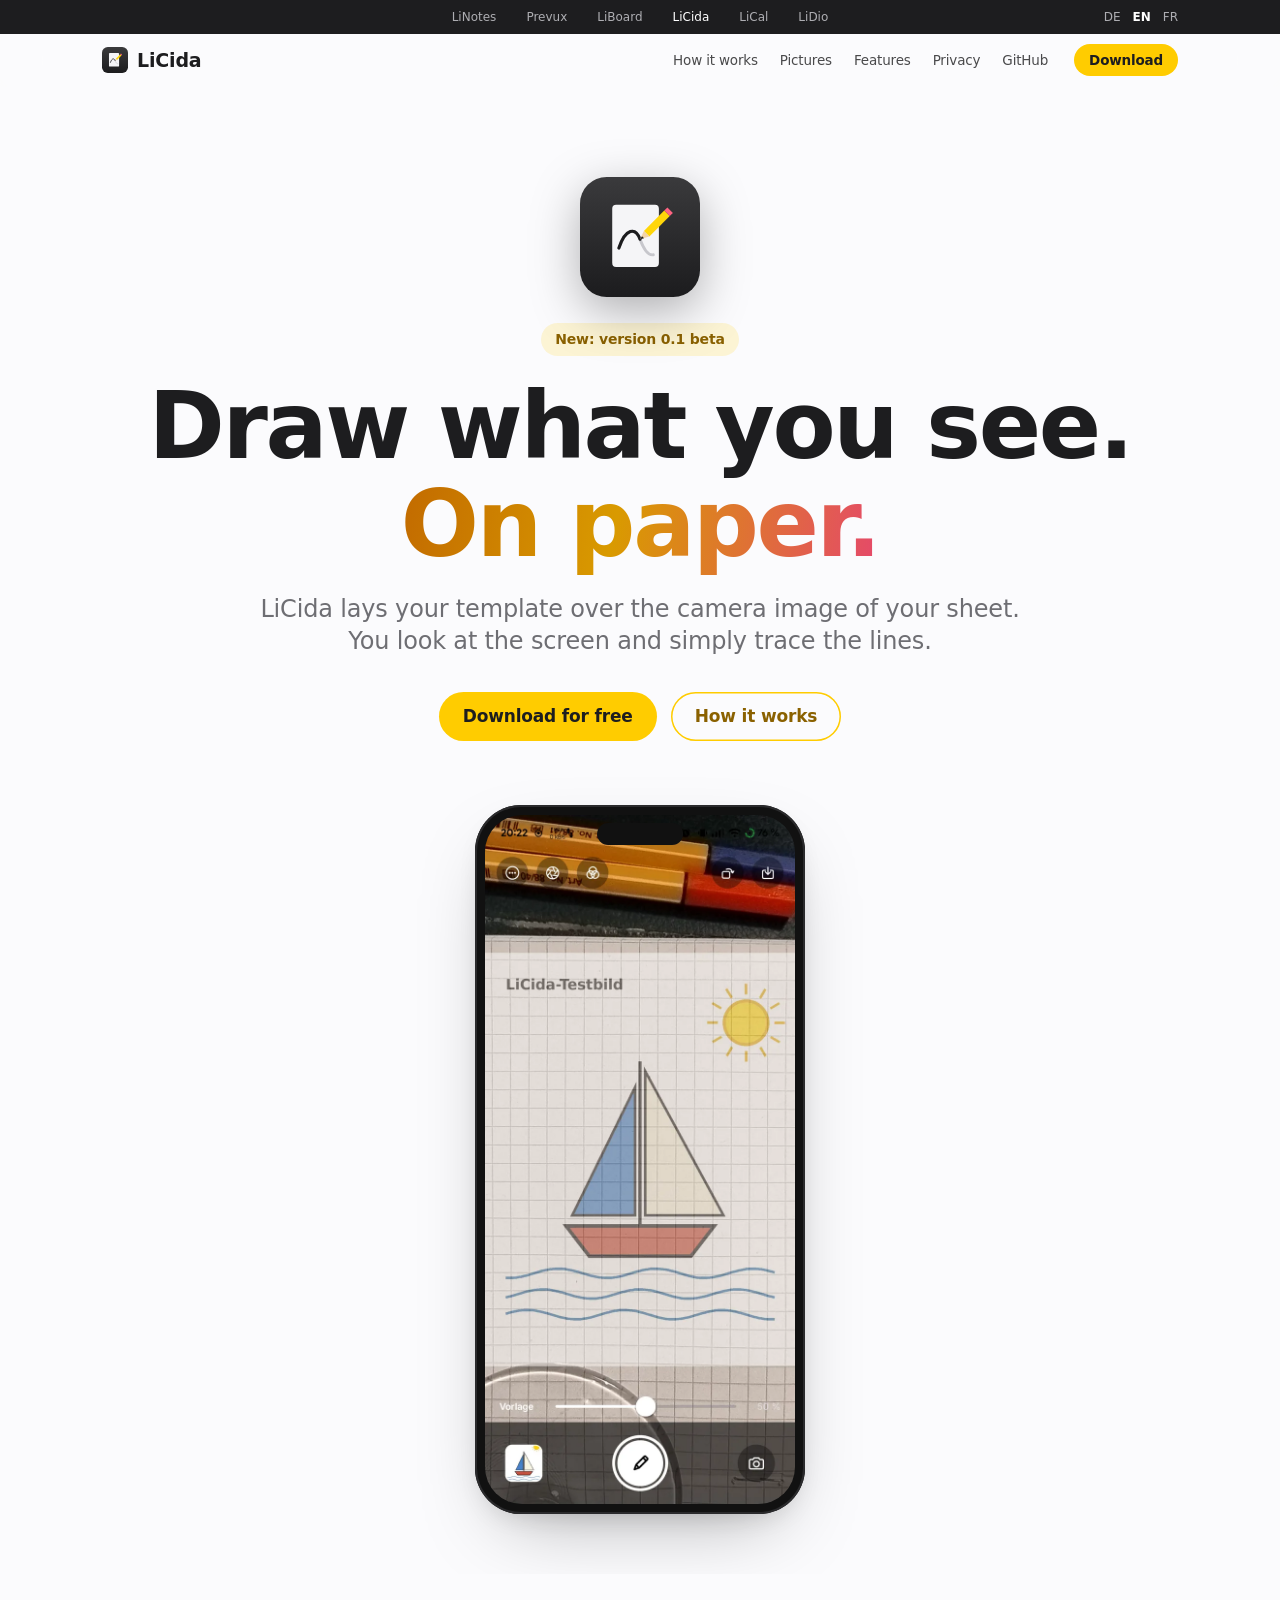
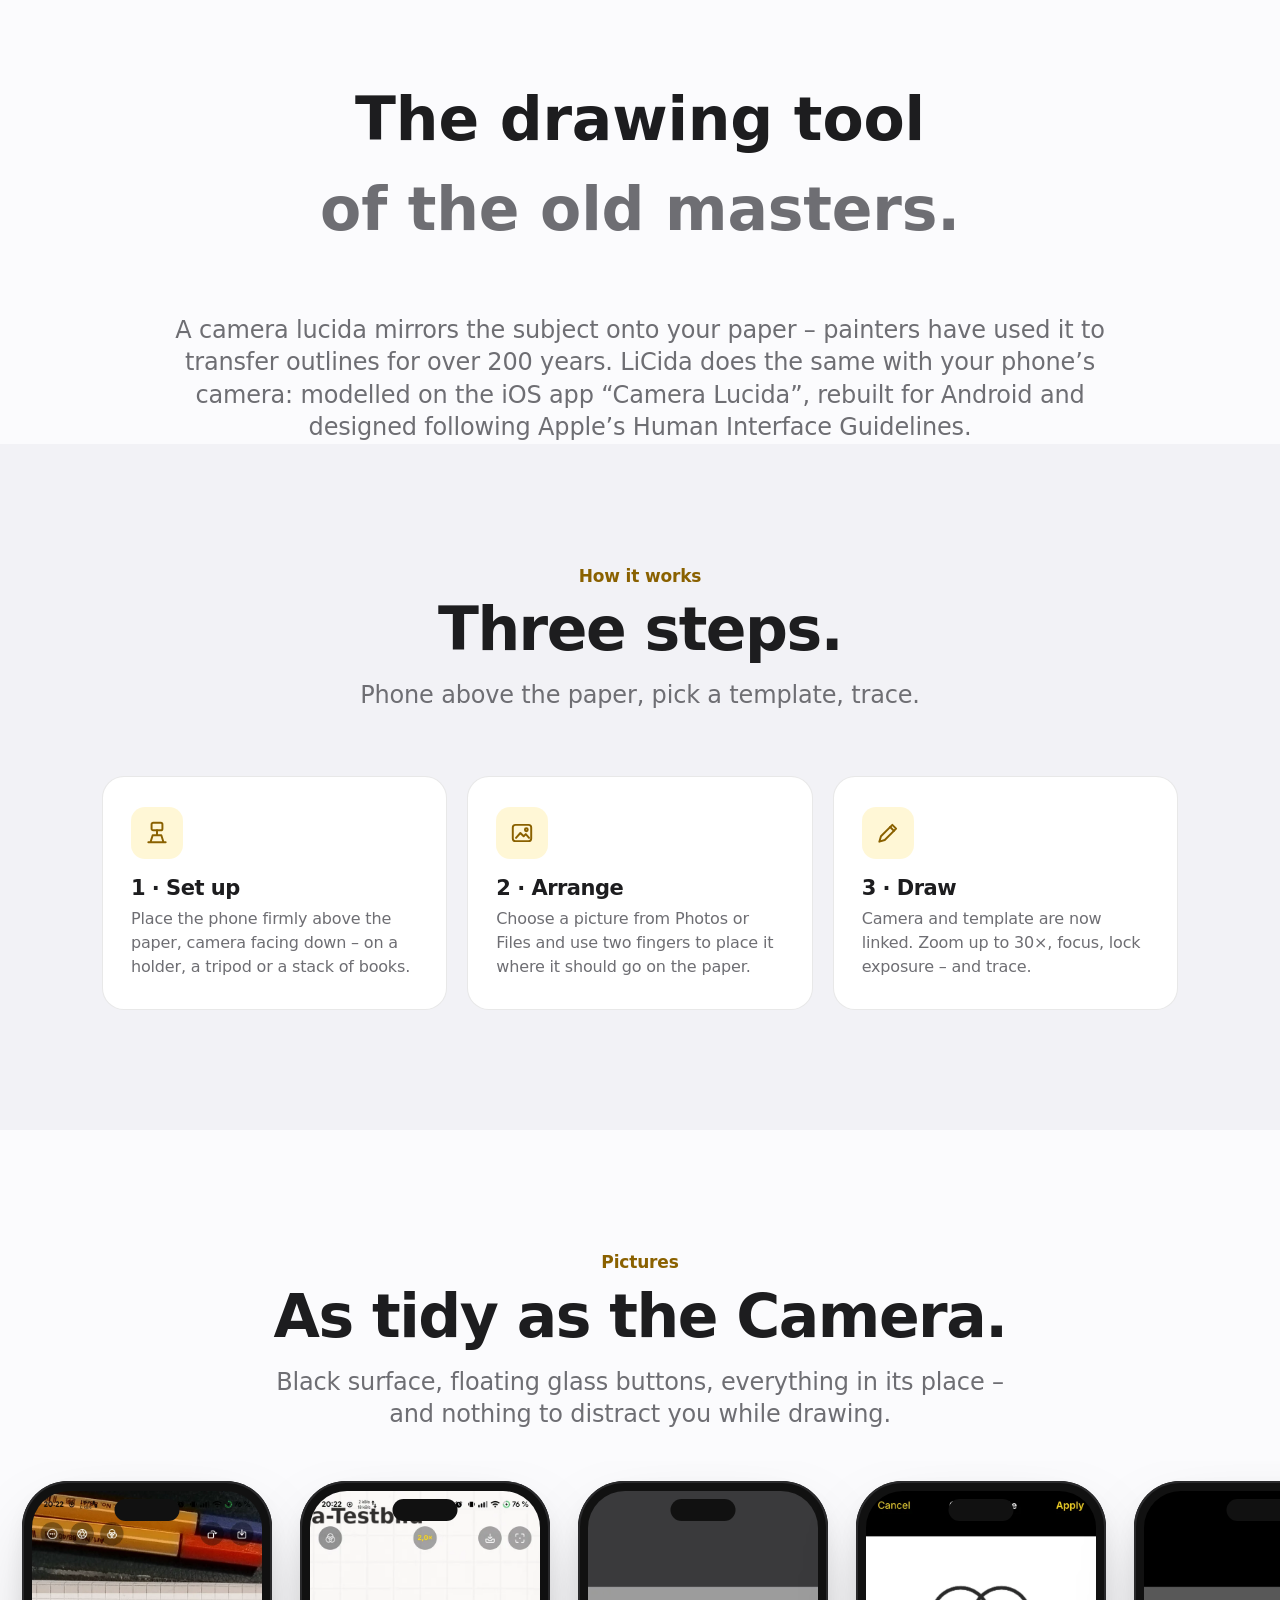
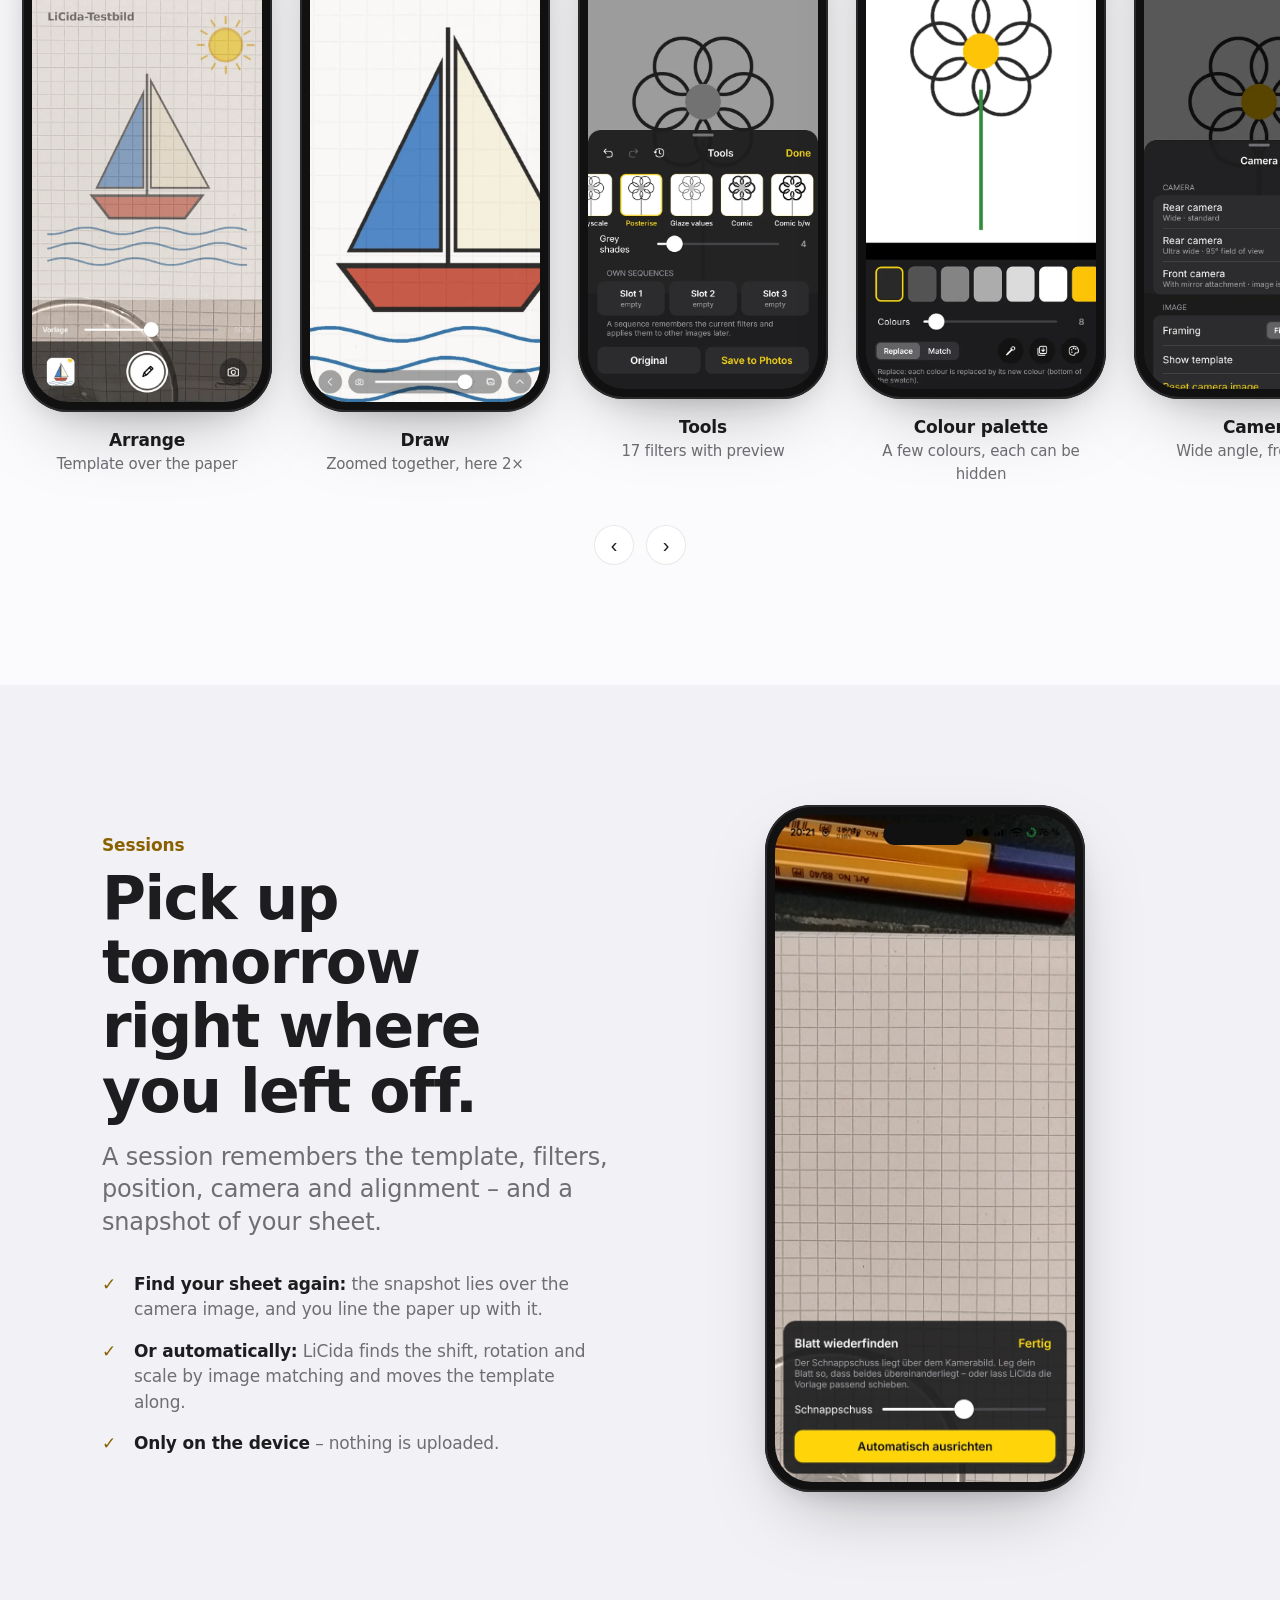
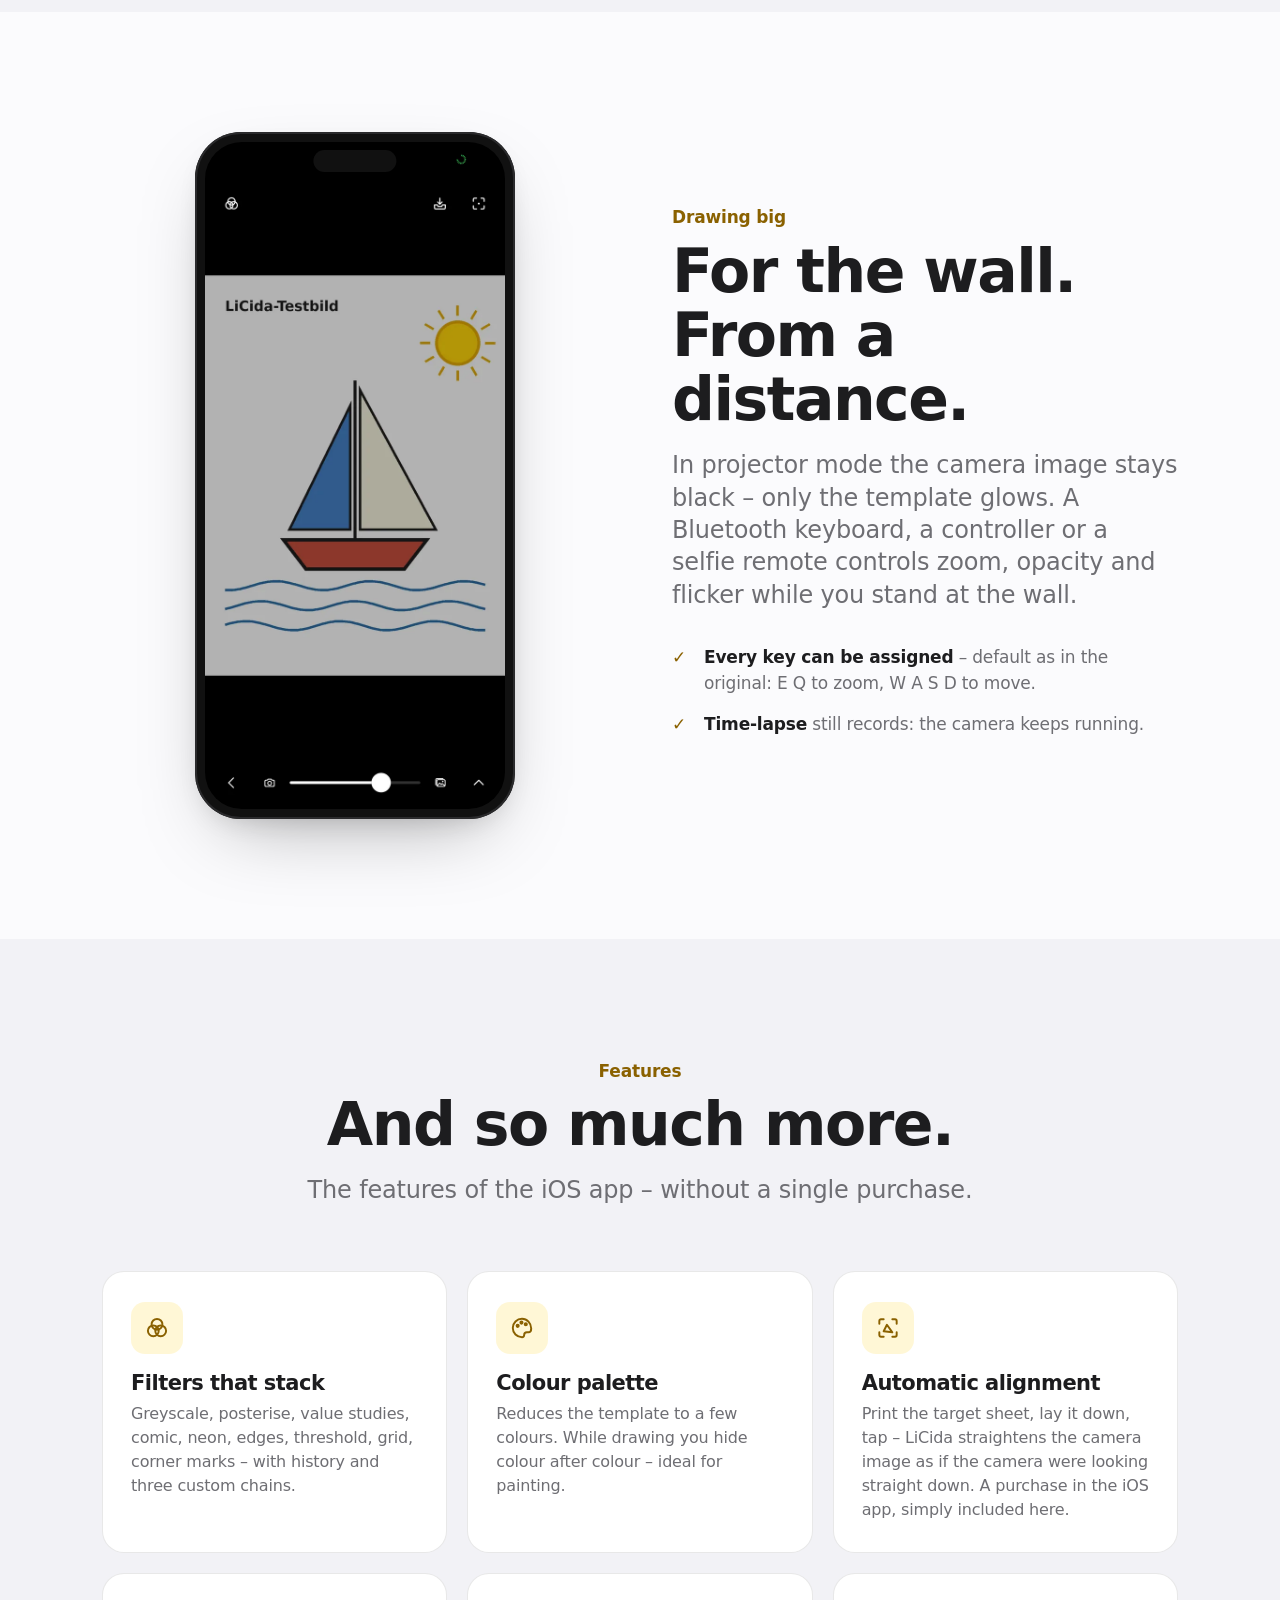
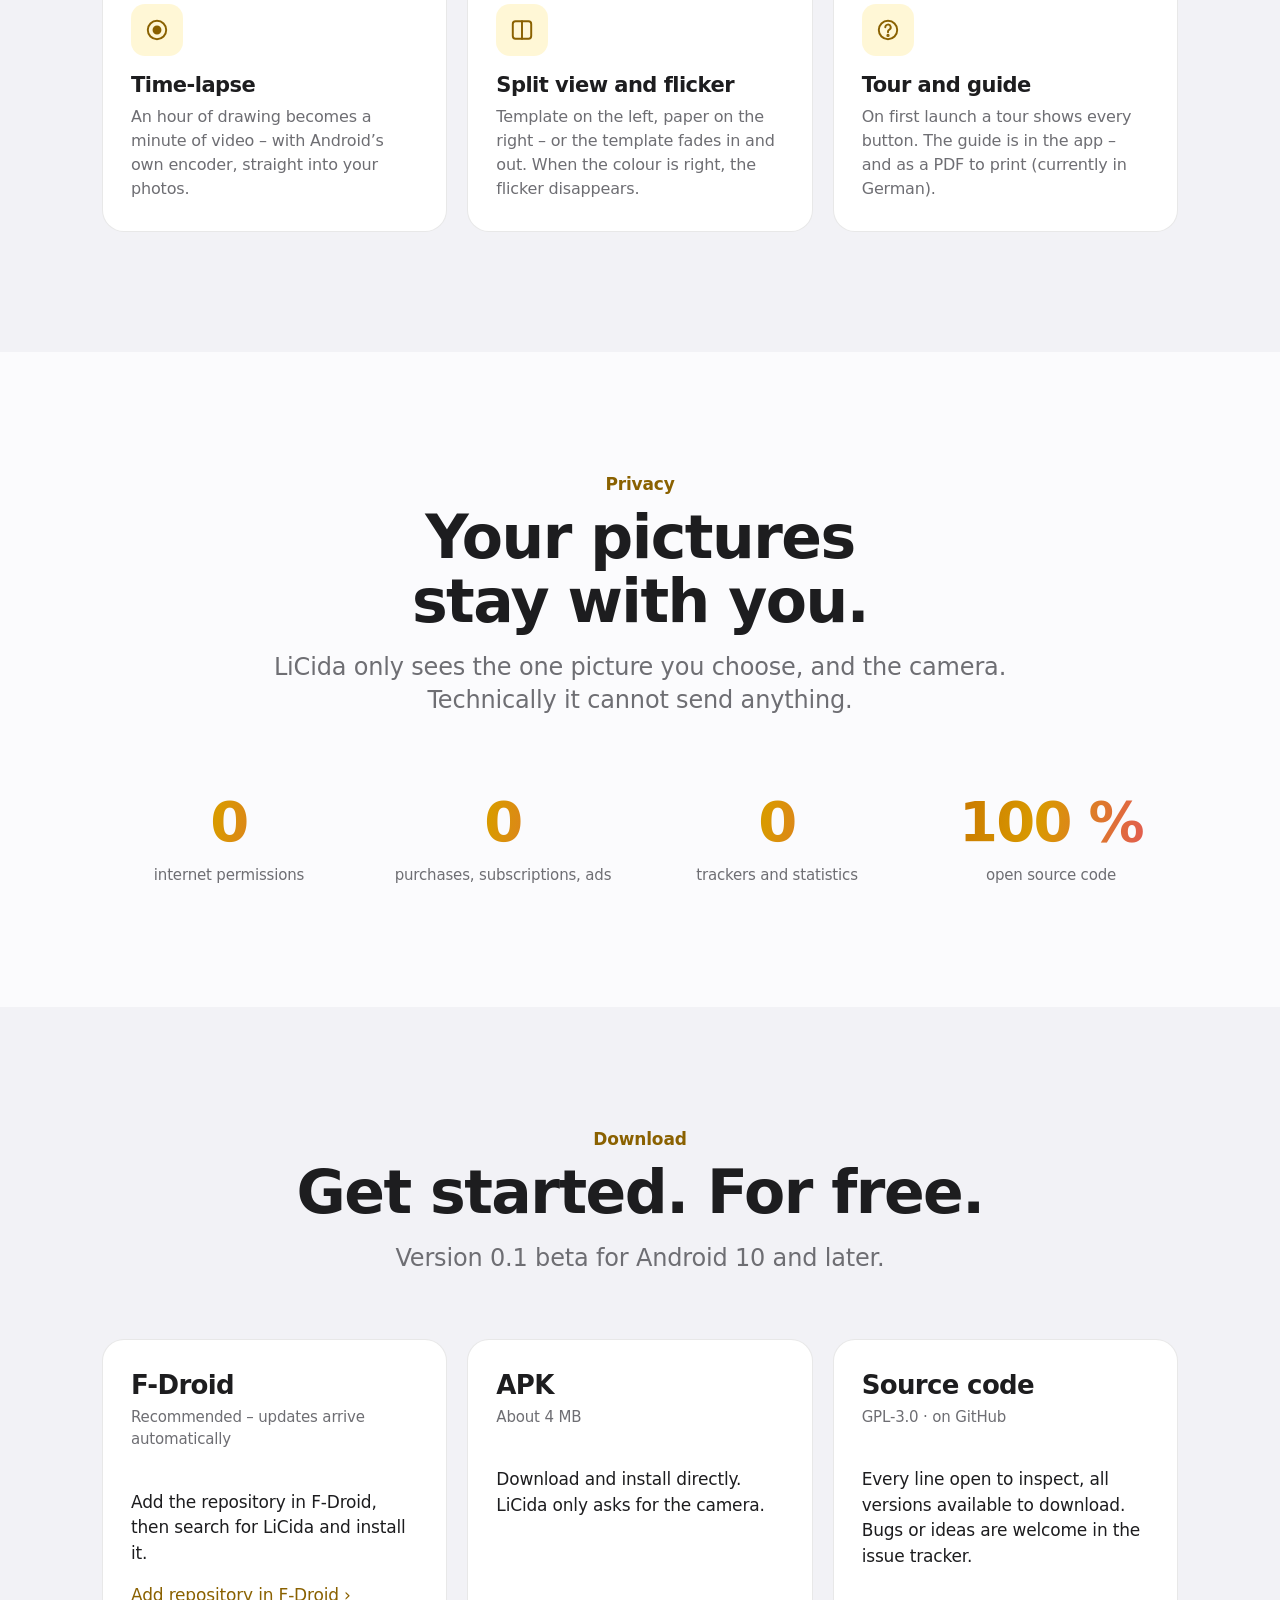
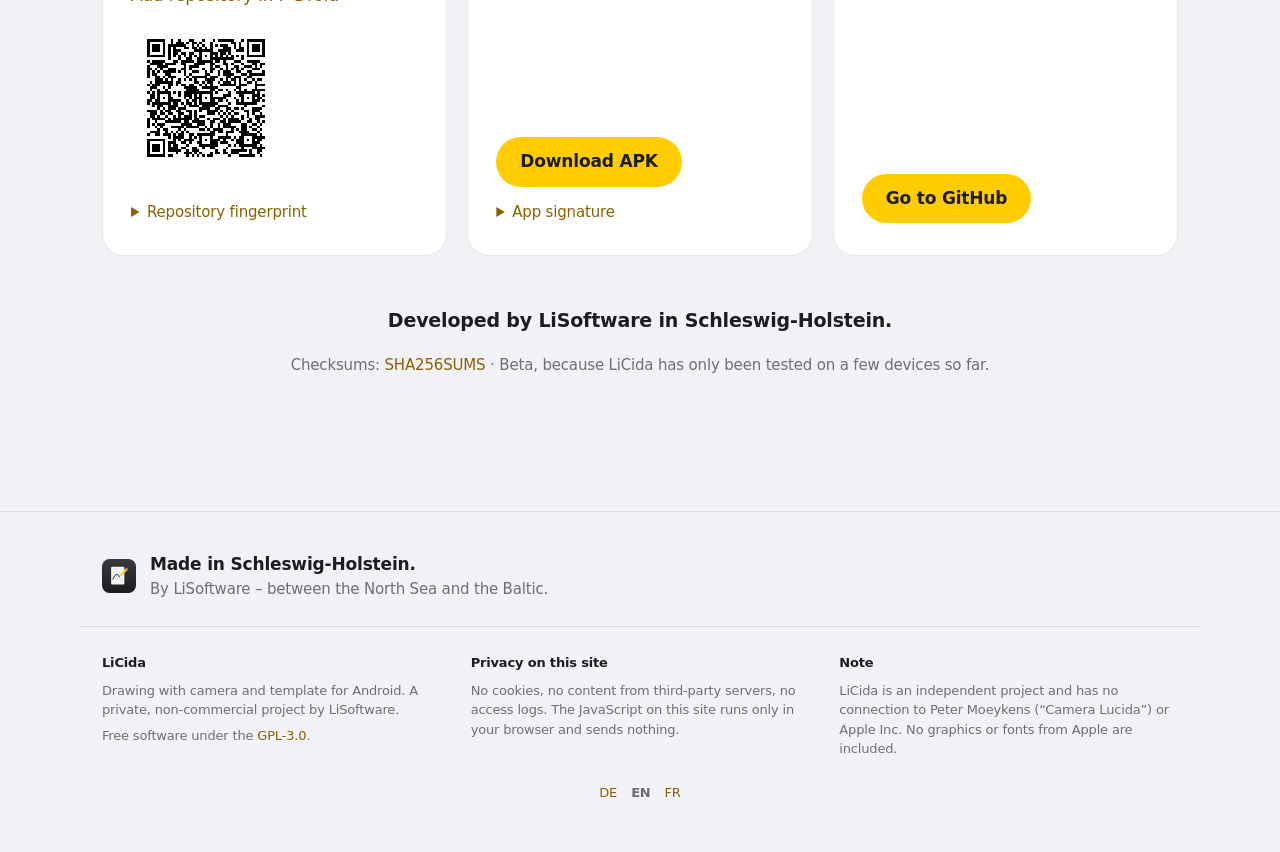
==== homepage/en/index.html @ 918851d2 "Webseite: Hauptadresse lisoftware.de (lisoft.goip.de leitet um) Co-Authored-By: Claude Opus 5.5 <nor" ====
<!doctype html>
<html lang="en">
<head>
<meta charset="utf-8">
<meta name="viewport" content="width=device-width, initial-scale=1, viewport-fit=cover">
<title>LiCida – Drawing with camera and template</title>
<meta name="description" content="LiCida lays your template over the camera image of your paper – you simply trace the lines. For Android, following Apple’s design guidelines, offline, without purchases and without internet permission.">
<link rel="icon" href="../licida.svg" type="image/svg+xml">
<link rel="stylesheet" href="../site.css">
<!--lang--><link rel="alternate" hreflang="de" href="https://lisoftware.de/licida/"><link rel="alternate" hreflang="en" href="https://lisoftware.de/licida/en/"><link rel="alternate" hreflang="fr" href="https://lisoftware.de/licida/fr/">
<style>
.apps .wrap { position: relative; }
.lang-switch { position: absolute; right: 22px; display: flex; gap: 12px; }
.lang-switch a[aria-current], .lang-foot a[aria-current] { color: #fff; opacity: 1; font-weight: 600; }
.lang-foot { display: flex; gap: 14px; justify-content: center; padding-top: 18px; font-size: 13px; }
.lang-foot a[aria-current] { color: inherit; }
@media (max-width: 900px) { .lang-switch { display: none; } }
</style><!--/lang-->
</head>
<body>

<div class="apps">
  <div class="wrap">
    <a href="https://lisoftware.de/linotes/">LiNotes</a>
    <a href="https://lisoftware.de/prevux/">Prevux</a>
    <a href="https://lisoftware.de/liboard/">LiBoard</a>
    <a href="https://lisoftware.de/licida/" aria-current="page">LiCida</a>
    <a href="https://lisoftware.de/lical/">LiCal</a>
    <a href="https://lisoftware.de/lidio/">LiDio</a>
  <!--lang--><span class="lang-switch"><a href="../" hreflang="de" lang="de">DE</a><a href="./" hreflang="en" lang="en" aria-current="true">EN</a><a href="../fr/" hreflang="fr" lang="fr">FR</a></span><!--/lang-->
  </div>
</div>

<header class="nav">
  <div class="wrap">
    <a class="brand" href="#"><img src="../licida.svg" alt="">LiCida</a>
    <nav class="links">
      <a href="#so-gehts">How it works</a>
      <a href="#bilder">Pictures</a>
      <a href="#funktionen">Features</a>
      <a href="#datenschutz">Privacy</a>
      <a href="https://github.com/veritasX1/LiCida">GitHub</a>
    </nav>
    <a class="btn small cta" href="#laden">Download</a>
  </div>
</header>

<main>

<!-- HERO -->
<section class="hero">
  <div class="wrap">
    <img class="app-icon reveal" src="../licida.svg" alt="LiCida icon" width="120" height="120">
    <span class="badge reveal">New: version 0.1 beta</span>
    <h1 class="display reveal d1">Draw what you see.<br><span class="gradient-text">On paper.</span></h1>
    <p class="lead reveal d2">LiCida lays your template over the camera image of your sheet.<br>You look at the screen and simply trace the lines.</p>
    <div class="actions reveal d3">
      <a class="btn" href="#laden">Download for free</a>
      <a class="btn ghost" href="#so-gehts">How it works</a>
    </div>
    <div class="solo-phone reveal">
      <div class="phone"><img src="../img/einrichten.webp" alt="LiCida while arranging: a sailing boat as template lies half-transparent over the camera image of squared paper" width="640" height="1422"></div>
    </div>
  </div>
</section>

<section class="wrap center" style="padding-top: 40px; max-width: 1000px">
  <p class="headline reveal">The drawing tool<br><span style="color: var(--muted)">of the old masters.</span></p>
  <p class="lead reveal d1">A camera lucida mirrors the subject onto your paper – painters have used it to transfer outlines for over 200 years. LiCida does the same with your phone’s camera: modelled on the iOS app “Camera Lucida”, rebuilt for Android and designed following Apple’s Human Interface Guidelines.</p>
</section>

<!-- HOW -->
<section id="so-gehts" class="alt">
  <div class="wrap">
    <div class="section-head reveal">
      <p class="eyebrow">How it works</p>
      <h2 class="headline">Three steps.</h2>
      <p class="lead">Phone above the paper, pick a template, trace.</p>
    </div>
    <div class="tiles">
      <div class="tile reveal"><div class="icon"><svg viewBox="0 0 24 24" fill="none" stroke="currentColor" stroke-width="1.8" stroke-linecap="round" stroke-linejoin="round"><rect x="7" y="2.5" width="10" height="7" rx="1.5"/><path d="M12 9.5V14M4 20.5h16M6 20.5l2-6.5h8l2 6.5"/></svg></div><h3>1 · Set up</h3><p>Place the phone firmly above the paper, camera facing down – on a holder, a tripod or a stack of books.</p></div>
      <div class="tile reveal d1"><div class="icon"><svg viewBox="0 0 24 24" fill="none" stroke="currentColor" stroke-width="1.8" stroke-linecap="round" stroke-linejoin="round"><rect x="3.5" y="4.5" width="17" height="15" rx="2.5"/><path d="M6.5 16.5l4-4.5 3 3 2-2 3 3.5"/><circle cx="16" cy="9" r="1.3"/></svg></div><h3>2 · Arrange</h3><p>Choose a picture from Photos or Files and use two fingers to place it where it should go on the paper.</p></div>
      <div class="tile reveal d2"><div class="icon"><svg viewBox="0 0 24 24" fill="none" stroke="currentColor" stroke-width="1.8" stroke-linecap="round" stroke-linejoin="round"><path d="M4 20l1.5-5L16 4.5l3.5 3.5L9 18.5z"/><path d="M14 6.5l3.5 3.5"/></svg></div><h3>3 · Draw</h3><p>Camera and template are now linked. Zoom up to 30×, focus, lock exposure – and trace.</p></div>
    </div>
  </div>
</section>

<!-- SCREENS -->
<section id="bilder">
  <div class="wrap section-head reveal" style="margin-bottom: 30px">
    <p class="eyebrow">Pictures</p>
    <h2 class="headline">As tidy as the Camera.</h2>
    <p class="lead">Black surface, floating glass buttons, everything in its place – and nothing to distract you while drawing.</p>
  </div>
  <div class="carousel" id="pages">
    <figure><div class="phone"><img src="../img/einrichten.webp" alt="" loading="lazy"></div><figcaption>Arrange<span>Template over the paper</span></figcaption></figure>
    <figure><div class="phone"><img src="../img/zeichnen.webp" alt="" loading="lazy"></div><figcaption>Draw<span>Zoomed together, here 2×</span></figcaption></figure>
    <figure><div class="phone"><img src="../img/en/werkzeuge.webp" alt="" loading="lazy"></div><figcaption>Tools<span>17 filters with preview</span></figcaption></figure>
    <figure><div class="phone"><img src="../img/en/palette.webp" alt="" loading="lazy"></div><figcaption>Colour palette<span>A few colours, each can be hidden</span></figcaption></figure>
    <figure><div class="phone"><img src="../img/en/kamera.webp" alt="" loading="lazy"></div><figcaption>Camera<span>Wide angle, front, USB</span></figcaption></figure>
    <figure><div class="phone"><img src="../img/en/korrektur.webp" alt="" loading="lazy"></div><figcaption>Align<span>Automatically with a target sheet</span></figcaption></figure>
    <figure><div class="phone"><img src="../img/en/mehr.webp" alt="" loading="lazy"></div><figcaption>While drawing<span>Torch, split view, flicker</span></figcaption></figure>
    <figure><div class="phone"><img src="../img/en/einstellungen.webp" alt="" loading="lazy"></div><figcaption>Settings<span>Following Apple’s guidelines</span></figcaption></figure>
    <figure><div class="phone"><img src="../img/rundgang.webp" alt="" loading="lazy"></div><figcaption>Tour<span>On first launch</span></figcaption></figure>
  </div>
  <div class="carousel-nav" data-track="#pages"><button data-dir="-1" aria-label="Back">‹</button><button data-dir="1" aria-label="Next">›</button></div>
</section>

<!-- SESSIONS -->
<section class="alt">
  <div class="wrap">
    <div class="split">
      <div class="reveal">
        <p class="eyebrow">Sessions</p>
        <h2 class="headline">Pick up tomorrow<br>right where you left off.</h2>
        <p class="lead">A session remembers the template, filters, position, camera and alignment – and a snapshot of your sheet.</p>
        <ul class="checks">
          <li><b>Find your sheet again:</b> the snapshot lies over the camera image, and you line the paper up with it.</li>
          <li><b>Or automatically:</b> LiCida finds the shift, rotation and scale by image matching and moves the template along.</li>
          <li><b>Only on the device</b> – nothing is uploaded.</li>
        </ul>
      </div>
      <div class="reveal d1" style="max-width: 320px; margin: 0 auto">
        <div class="phone"><img src="../img/wiederfinden.webp" alt="“Find your sheet again”: snapshot over the camera image, below it “Automatic alignment”" loading="lazy"></div>
      </div>
    </div>
  </div>
</section>

<!-- PROJECTOR -->
<section>
  <div class="wrap">
    <div class="split reverse">
      <div class="reveal">
        <p class="eyebrow">Drawing big</p>
        <h2 class="headline">For the wall.<br>From a distance.</h2>
        <p class="lead">In projector mode the camera image stays black – only the template glows. A Bluetooth keyboard, a controller or a selfie remote controls zoom, opacity and flicker while you stand at the wall.</p>
        <ul class="checks">
          <li><b>Every key can be assigned</b> – default as in the original: E Q to zoom, W A S D to move.</li>
          <li><b>Time-lapse</b> still records: the camera keeps running.</li>
        </ul>
      </div>
      <div class="reveal d1" style="max-width: 320px; margin: 0 auto">
        <div class="phone"><img src="../img/projektor.webp" alt="Projector mode: black background, only the template is visible" loading="lazy"></div>
      </div>
    </div>
  </div>
</section>

<!-- TILES -->
<section id="funktionen" class="alt">
  <div class="wrap">
    <div class="section-head reveal">
      <p class="eyebrow">Features</p>
      <h2 class="headline">And so much more.</h2>
      <p class="lead">The features of the iOS app – without a single purchase.</p>
    </div>
    <div class="tiles">
      <div class="tile reveal"><div class="icon"><svg viewBox="0 0 24 24" fill="none" stroke="currentColor" stroke-width="1.8" stroke-linecap="round" stroke-linejoin="round"><circle cx="12" cy="8.6" r="5"/><circle cx="8.6" cy="14.6" r="5"/><circle cx="15.4" cy="14.6" r="5"/></svg></div><h3>Filters that stack</h3><p>Greyscale, posterise, value studies, comic, neon, edges, threshold, grid, corner marks – with history and three custom chains.</p></div>
      <div class="tile reveal d1"><div class="icon"><svg viewBox="0 0 24 24" fill="none" stroke="currentColor" stroke-width="1.8" stroke-linecap="round" stroke-linejoin="round"><path d="M12 3.5a8.5 8.5 0 1 0 0 17c1.4 0 2-1 2-2 0-1.4 1.1-2.5 2.5-2.5H18c1.7 0 2.5-1.6 2.5-3.5 0-5-3.8-9-8.5-9z"/><circle cx="8" cy="10" r="1"/><circle cx="11.5" cy="7" r="1"/><circle cx="15.5" cy="8.5" r="1"/></svg></div><h3>Colour palette</h3><p>Reduces the template to a few colours. While drawing you hide colour after colour – ideal for painting.</p></div>
      <div class="tile reveal d2"><div class="icon"><svg viewBox="0 0 24 24" fill="none" stroke="currentColor" stroke-width="1.8" stroke-linecap="round" stroke-linejoin="round"><path d="M4 8V5.5A1.5 1.5 0 0 1 5.5 4H8M16 4h2.5A1.5 1.5 0 0 1 20 5.5V8M20 16v2.5a1.5 1.5 0 0 1-1.5 1.5H16M8 20H5.5A1.5 1.5 0 0 1 4 18.5V16"/><path d="M8 15l3-6 5 7z"/></svg></div><h3>Automatic alignment</h3><p>Print the target sheet, lay it down, tap – LiCida straightens the camera image as if the camera were looking straight down. A purchase in the iOS app, simply included here.</p></div>
      <div class="tile reveal"><div class="icon"><svg viewBox="0 0 24 24" fill="none" stroke="currentColor" stroke-width="1.8" stroke-linecap="round" stroke-linejoin="round"><circle cx="12" cy="12" r="8.5"/><circle cx="12" cy="12" r="3.2" fill="currentColor"/></svg></div><h3>Time-lapse</h3><p>An hour of drawing becomes a minute of video – with Android’s own encoder, straight into your photos.</p></div>
      <div class="tile reveal d1"><div class="icon"><svg viewBox="0 0 24 24" fill="none" stroke="currentColor" stroke-width="1.8" stroke-linecap="round" stroke-linejoin="round"><rect x="3.5" y="4" width="17" height="16" rx="2.5"/><path d="M12 4v16"/></svg></div><h3>Split view and flicker</h3><p>Template on the left, paper on the right – or the template fades in and out. When the colour is right, the flicker disappears.</p></div>
      <div class="tile reveal d2"><div class="icon"><svg viewBox="0 0 24 24" fill="none" stroke="currentColor" stroke-width="1.8" stroke-linecap="round" stroke-linejoin="round"><circle cx="12" cy="12" r="8.5"/><path d="M9.5 9.5a2.5 2.5 0 1 1 3.5 2.3c-.6.3-1 .8-1 1.5v.7"/><circle cx="12" cy="17" r=".6" fill="currentColor"/></svg></div><h3>Tour and guide</h3><p>On first launch a tour shows every button. The guide is in the app – and as a PDF to print (currently in German).</p></div>
    </div>
  </div>
</section>

<!-- PRIVACY -->
<section id="datenschutz">
  <div class="wrap">
    <div class="section-head reveal">
      <p class="eyebrow">Privacy</p>
      <h2 class="headline">Your pictures<br>stay with you.</h2>
      <p class="lead">LiCida only sees the one picture you choose, and the camera. Technically it cannot send anything.</p>
    </div>
    <div class="facts">
      <div class="reveal"><div class="num gradient-text">0</div><div class="lbl">internet permissions</div></div>
      <div class="reveal d1"><div class="num gradient-text">0</div><div class="lbl">purchases, subscriptions, ads</div></div>
      <div class="reveal d2"><div class="num gradient-text">0</div><div class="lbl">trackers and statistics</div></div>
      <div class="reveal d3"><div class="num gradient-text">100 %</div><div class="lbl">open source code</div></div>
    </div>
  </div>
</section>

<!-- DOWNLOAD -->
<section id="laden" class="alt">
  <div class="wrap">
    <div class="section-head reveal">
      <p class="eyebrow">Download</p>
      <h2 class="headline">Get started. For free.</h2>
      <p class="lead">Version 0.1 beta for Android 10 and later.</p>
    </div>
    <div class="downloads">
      <div class="download reveal">
        <h3>F-Droid</h3>
        <div class="meta">Recommended – updates arrive automatically</div>
        <div class="grow">
          <p>Add the repository in F-Droid, then search for LiCida and install it.</p>
          <a href="fdroidrepos://volkskamera.goip.de/fdroid/repo?fingerprint=8DA9DEF44C65856A1B098DB7BF876D48514997EF17C7256E23E91EAC6C486500">Add repository in F-Droid ›</a>
          <img class="qr" src="../fdroid-qr.svg" alt="QR code of the F-Droid repository">
        </div>
        <details><summary>Repository fingerprint</summary>
          <p><code style="word-break: break-all">8DA9DEF44C65856A1B098DB7BF876D48514997EF17C7256E23E91EAC6C486500</code></p>
        </details>
      </div>
      <div class="download reveal d1">
        <h3>APK</h3>
        <div class="meta">About 4 MB</div>
        <div class="grow">
          <p>Download and install directly. LiCida only asks for the camera.</p>
        </div>
        <a class="btn" href="../download/LiCida-0.1b.apk">Download APK</a>
        <details><summary>App signature</summary>
          <p>SHA-256: <code style="word-break: break-all">7aca15dc655f1581b554f0a2c93cf8eae271330d5c2684dca47a1a26e45da75d</code></p>
        </details>
      </div>
      <div class="download reveal d2">
        <h3>Source code</h3>
        <div class="meta">GPL-3.0 · on GitHub</div>
        <div class="grow">
          <p>Every line open to inspect, all versions available to download. Bugs or ideas are welcome in the issue tracker.</p>
        </div>
        <a class="btn" href="https://github.com/veritasX1/LiCida">Go to GitHub</a>
      </div>
    </div>
    <p class="center reveal" style="margin-top: 50px; font-size: 19px; font-weight: 600">Developed by LiSoftware in Schleswig-Holstein.</p>
    <p class="center" style="margin-top: 10px; color: var(--muted); font-size: 15px">Checksums: <a href="../download/SHA256SUMS">SHA256SUMS</a> · Beta, because LiCida has only been tested on a few devices so far.</p>
  </div>
</section>

</main>

<footer>
  <div class="wrap made">
    <img src="../licida.svg" alt="" width="34" height="34">
    <p><b>Made in Schleswig-Holstein.</b><br>By LiSoftware – between the North Sea and the Baltic.</p>
  </div>
  <div class="wrap cols">
    <div>
      <h4>LiCida</h4>
      <p>Drawing with camera and template for Android. A private, non-commercial project by LiSoftware.</p>
      <p>Free software under the <a href="https://github.com/veritasX1/LiCida/blob/main/LICENSE">GPL-3.0</a>.</p>
    </div>
    <div>
      <h4>Privacy on this site</h4>
      <p>No cookies, no content from third-party servers, no access logs. The JavaScript on this site runs only in your browser and sends nothing.</p>
    </div>
    <div>
      <h4>Note</h4>
      <p>LiCida is an independent project and has no connection to Peter Moeykens (“Camera Lucida”) or Apple Inc. No graphics or fonts from Apple are included.</p>
    </div>
  </div>
<!--lang--><div class="wrap lang-foot"><a href="../" hreflang="de" lang="de">DE</a><a href="./" hreflang="en" lang="en" aria-current="true">EN</a><a href="../fr/" hreflang="fr" lang="fr">FR</a></div><!--/lang-->
</footer>

<script src="../site.js"></script>
</body>
</html>
---- homepage/site.css ----
/* LiCida – website. System fonts only, nothing loaded from other servers. */
:root {
  --bg: #fbfbfd;
  --bg-alt: #f2f2f6;
  --card: #ffffff;
  --text: #1d1d1f;
  --muted: #6e6e73;
  --line: rgba(0, 0, 0, 0.09);
  --accent: #ffcc00;
  --accent-text: #8a6100;
  --accent-soft: rgba(255, 204, 0, 0.16);
  --on-accent: #1d1d1f;
  --shadow: 0 30px 80px -30px rgba(0, 0, 0, 0.35), 0 10px 30px -15px rgba(0, 0, 0, 0.2);
  --radius: 22px;
  --nav: rgba(251, 251, 253, 0.72);
  --font: -apple-system, BlinkMacSystemFont, "SF Pro Display", "Segoe UI", Ubuntu, Cantarell, "Noto Sans", system-ui, sans-serif;
  --mono: ui-monospace, "SF Mono", "Ubuntu Mono", "DejaVu Sans Mono", Menlo, monospace;
  color-scheme: light;
}
@media (prefers-color-scheme: dark) {
  :root {
    --bg: #000000;
    --bg-alt: #101012;
    --card: #1c1c1e;
    --text: #f5f5f7;
    --muted: #a1a1a6;
    --line: rgba(255, 255, 255, 0.12);
    --accent: #ffd60a;
    --accent-text: #ffd60a;
    --accent-soft: rgba(255, 214, 10, 0.14);
    --shadow: 0 30px 80px -30px rgba(0, 0, 0, 0.9), 0 10px 30px -15px rgba(0, 0, 0, 0.6);
    --nav: rgba(16, 16, 18, 0.72);
    color-scheme: dark;
  }
}

* { box-sizing: border-box; }
html { scroll-behavior: smooth; scroll-padding-top: 64px; }
body {
  margin: 0;
  background: var(--bg);
  color: var(--text);
  font: 17px/1.5 var(--font);
  letter-spacing: -0.01em;
  -webkit-font-smoothing: antialiased;
  overflow-x: hidden;
}
img { max-width: 100%; height: auto; display: block; }
a { color: var(--accent-text); text-decoration: none; }
a:hover { text-decoration: underline; }
code, pre, kbd { font-family: var(--mono); }
.wrap { max-width: 1120px; margin: 0 auto; padding: 0 22px; }
.narrow { max-width: 760px; margin: 0 auto; padding: 0 22px; }
.center { text-align: center; }

/* --- app strip (same on every app page) --- */
.apps { background: #1d1d1f; font-size: 12px; letter-spacing: 0; }
.apps .wrap { display: flex; justify-content: center; gap: 30px; height: 34px; align-items: center; }
.apps a { color: #d2d2d7; opacity: 0.8; }
.apps a:hover { opacity: 1; text-decoration: none; color: #fff; }
.apps a[aria-current] { color: #fff; opacity: 1; }

/* --- navigation --- */
.nav {
  position: sticky; top: 0; z-index: 50;
  background: var(--nav);
  backdrop-filter: saturate(180%) blur(20px);
  -webkit-backdrop-filter: saturate(180%) blur(20px);
  border-bottom: 1px solid transparent;
  transition: border-color 0.3s;
}
.nav.scrolled { border-bottom-color: var(--line); }
.nav .wrap { display: flex; align-items: center; gap: 26px; height: 52px; }
.nav .brand { display: flex; align-items: center; gap: 9px; font-weight: 600; color: var(--text); font-size: 19px; }
.nav .brand img { width: 26px; height: 26px; }
.nav .links { display: flex; gap: 22px; margin-left: auto; font-size: 13.5px; }
.nav .links a { color: var(--text); opacity: 0.8; }
.nav .links a:hover, .nav .links a.active { opacity: 1; text-decoration: none; color: var(--accent-text); }
.nav .cta { font-size: 13.5px; }
@media (max-width: 760px) { .nav .links { display: none; } .nav .cta { margin-left: auto; } }

/* --- buttons --- */
.btn {
  display: inline-flex; align-items: center; gap: 8px;
  padding: 12px 24px; border-radius: 980px;
  background: var(--accent); color: var(--on-accent); font-weight: 600; font-size: 17px;
  transition: transform 0.2s, filter 0.2s;
}
.btn:hover { text-decoration: none; filter: brightness(1.06); transform: translateY(-1px); }
.btn.small { padding: 6px 15px; font-size: 13.5px; }
.btn.ghost { background: transparent; color: var(--accent-text); box-shadow: inset 0 0 0 1.5px var(--accent); }
.link-arrow::after { content: " ›"; }

/* --- type --- */
.eyebrow { color: var(--accent-text); font-weight: 600; font-size: 17px; margin: 0 0 8px; }
h1, h2, h3 { letter-spacing: -0.025em; line-height: 1.07; margin: 0; }
.display { font-size: clamp(44px, 7.4vw, 92px); font-weight: 700; }
.headline { font-size: clamp(34px, 5vw, 60px); font-weight: 700; }
.title { font-size: clamp(26px, 3.2vw, 40px); font-weight: 700; }
.lead { font-size: clamp(19px, 2vw, 24px); color: var(--muted); line-height: 1.35; margin: 18px 0 0; font-weight: 500; }
.gradient-text {
  background: linear-gradient(100deg, #c26a00 0%, #d99a00 45%, #e5486b 100%);
  -webkit-background-clip: text; background-clip: text; color: transparent;
}

/* --- sections --- */
section { padding: 120px 0; }
section.alt { background: var(--bg-alt); }
.section-head { max-width: 820px; margin: 0 auto 64px; text-align: center; }

/* --- hero --- */
.hero { padding: 90px 0 40px; text-align: center; overflow: hidden; }
.hero .badge {
  display: inline-block; padding: 6px 14px; border-radius: 980px; font-size: 14px; font-weight: 600;
  background: var(--accent-soft); color: var(--accent-text); margin-bottom: 22px;
}
.hero .actions { display: flex; gap: 14px; justify-content: center; flex-wrap: wrap; margin-top: 34px; }
.hero-stage { position: relative; margin: 70px auto 0; max-width: 1080px; padding-bottom: 40px; }
.hero-stage .window { transform: perspective(2400px) rotateX(var(--tilt, 8deg)) scale(var(--scale, 0.96)); transform-origin: 50% 0; transition: transform 0.1s linear; }
.hero-stage .phone { position: absolute; right: -2%; bottom: -10px; width: 23%; min-width: 150px; }

/* --- device frames --- */
.window {
  border-radius: 14px; overflow: hidden; box-shadow: var(--shadow);
  border: 1px solid var(--line); background: var(--card);
}
.phone {
  border-radius: 46px; padding: 10px; background: #111;
  box-shadow: var(--shadow), inset 0 0 0 2px #2a2a2c;
}
.phone img { border-radius: 37px; width: 100%; }
.phone::before {
  content: ""; position: absolute; left: 50%; top: 18px; width: 26%; height: 22px; transform: translateX(-50%);
  background: #111; border-radius: 20px; z-index: 2;
}
.phone { position: relative; }

/* --- reveal animation --- */
.reveal { opacity: 0; transform: translateY(40px); transition: opacity 0.9s cubic-bezier(.2,.7,.2,1), transform 0.9s cubic-bezier(.2,.7,.2,1); }
.reveal.in { opacity: 1; transform: none; }
.reveal.d1 { transition-delay: 0.08s; } .reveal.d2 { transition-delay: 0.16s; } .reveal.d3 { transition-delay: 0.24s; }
@media (prefers-reduced-motion: reduce) { .reveal { opacity: 1; transform: none; transition: none; } .hero-stage .window { transform: none !important; } }

/* --- story: sticky picture, text steps --- */
.story { display: grid; grid-template-columns: 0.85fr 1.15fr; gap: 60px; align-items: start; }
.story .steps .step { min-height: 70vh; display: flex; flex-direction: column; justify-content: center; opacity: 0.28; transition: opacity 0.5s; }
.story .steps .step.active { opacity: 1; }
.story .steps .step h3 { font-size: clamp(26px, 3vw, 36px); margin-bottom: 14px; }
.story .steps .step p { color: var(--muted); font-size: 19px; margin: 0; }
.story .stage { position: sticky; top: 14vh; height: 72vh; display: flex; align-items: center; }
.story .stage .frames { position: relative; width: 100%; aspect-ratio: 16 / 10; }
.story .stage .window { position: absolute; inset: 0; opacity: 0; transform: scale(0.97); transition: opacity 0.6s, transform 0.6s; }
.story .stage .window.show { opacity: 1; transform: none; }
.story .stage .window img { width: 100%; height: 100%; object-fit: cover; object-position: top left; }
@media (max-width: 900px) {
  .story { grid-template-columns: 1fr; }
  .story .stage { display: none; }
  .story .steps .step { min-height: 0; opacity: 1; padding: 30px 0; }
  .story .steps .step .mobile-shot { display: block; margin-top: 22px; }
}
.story .mobile-shot { display: none; }

/* --- tiles --- */
.tiles { display: grid; grid-template-columns: repeat(3, 1fr); gap: 20px; }
.tile {
  background: var(--card); border-radius: var(--radius); padding: 30px 28px; border: 1px solid var(--line);
  transition: transform 0.35s, box-shadow 0.35s;
}
.tile:hover { transform: translateY(-4px); box-shadow: var(--shadow); }
.tile .icon { font-size: 30px; line-height: 1; margin-bottom: 18px; display: inline-flex; width: 52px; height: 52px; border-radius: 14px; align-items: center; justify-content: center; background: var(--accent-soft); }
.tile h3 { font-size: 21px; margin-bottom: 8px; }
.tile p { color: var(--muted); margin: 0; font-size: 16px; }
.tile.wide { grid-column: span 2; }
@media (max-width: 900px) { .tiles { grid-template-columns: 1fr 1fr; } }
@media (max-width: 600px) { .tiles { grid-template-columns: 1fr; } .tile.wide { grid-column: auto; } }

/* --- segmented control + showcase --- */
.segmented { display: inline-flex; padding: 4px; border-radius: 980px; background: var(--card); border: 1px solid var(--line); gap: 2px; flex-wrap: wrap; justify-content: center; }
.segmented button {
  border: 0; background: transparent; color: var(--text); font: 600 15px var(--font); padding: 9px 18px; border-radius: 980px; cursor: pointer;
  transition: background 0.25s, color 0.25s;
}
.segmented button.on { background: var(--accent); color: var(--on-accent); }
.showcase { display: grid; grid-template-columns: 1fr 260px; gap: 40px; align-items: end; margin-top: 46px; }
.showcase .caption { grid-column: 1 / -1; text-align: center; color: var(--muted); font-size: 18px; min-height: 2.8em; }
.showcase .window, .showcase .phone { transition: opacity 0.35s; }
.showcase.fading .window, .showcase.fading .phone { opacity: 0; }
@media (max-width: 800px) { .showcase { grid-template-columns: 1fr; } .showcase .phone { width: 60%; margin: 0 auto; } }

/* --- carousel of phone screens --- */
.carousel { display: flex; gap: 28px; overflow-x: auto; scroll-snap-type: x mandatory; padding: 20px 22px 40px; scrollbar-width: none; }
.carousel::-webkit-scrollbar { display: none; }
.carousel figure { flex: 0 0 250px; margin: 0; scroll-snap-align: center; text-align: center; }
.carousel figcaption { margin-top: 16px; font-weight: 600; }
.carousel figcaption span { display: block; font-weight: 400; color: var(--muted); font-size: 15px; }
.carousel-nav { display: flex; justify-content: center; gap: 12px; }
.carousel-nav button {
  width: 40px; height: 40px; border-radius: 50%; border: 0; background: var(--card); color: var(--text); font-size: 20px; cursor: pointer;
  box-shadow: inset 0 0 0 1px var(--line);
}

/* --- split feature --- */
.split { display: grid; grid-template-columns: 1fr 1fr; gap: 64px; align-items: center; }
.split.reverse > :first-child { order: 2; }
.split ul.checks { list-style: none; padding: 0; margin: 26px 0 0; }
.split ul.checks li { padding: 8px 0 8px 32px; position: relative; color: var(--muted); }
.split ul.checks li b { color: var(--text); font-weight: 600; }
.split ul.checks li::before { content: "✓"; position: absolute; left: 0; color: var(--accent-text); font-weight: 700; }
@media (max-width: 900px) { .split { grid-template-columns: 1fr; gap: 40px; } .split.reverse > :first-child { order: 0; } }

/* --- privacy numbers --- */
.facts { display: grid; grid-template-columns: repeat(4, 1fr); gap: 20px; text-align: center; margin-top: 60px; }
.facts .num { font-size: clamp(36px, 4.4vw, 56px); font-weight: 700; letter-spacing: -0.03em; }
.facts .lbl { color: var(--muted); font-size: 15px; }
@media (max-width: 700px) { .facts { grid-template-columns: 1fr 1fr; } }

/* --- download cards --- */
.downloads { display: grid; grid-template-columns: repeat(3, 1fr); gap: 20px; }
.download { min-width: 0; background: var(--card); border: 1px solid var(--line); border-radius: var(--radius); padding: 32px 28px; display: flex; flex-direction: column; }
.download h3 { font-size: 26px; margin-bottom: 6px; }
.download .meta { color: var(--muted); font-size: 15px; margin-bottom: 22px; }
.download .grow { flex: 1; }
.download .btn { align-self: flex-start; margin-top: 18px; }
.download details { margin-top: 14px; color: var(--muted); font-size: 15px; }
.download details summary { cursor: pointer; color: var(--accent-text); }
.download .qr { width: 150px; margin: 14px 0; background: #fff; padding: 8px; border-radius: 12px; }
@media (max-width: 900px) { .downloads { grid-template-columns: 1fr; } }

/* --- code / terminal --- */
.terminal {
  position: relative; background: #1c1c1e; color: #f5f5f7; border-radius: 14px; overflow: hidden;
  box-shadow: var(--shadow); font: 14.5px/1.6 var(--mono); margin: 22px 0;
}
.terminal .bar { display: flex; gap: 7px; padding: 12px 14px; background: #2c2c2e; }
.terminal .bar i { width: 12px; height: 12px; border-radius: 50%; background: #ff5f57; }
.terminal .bar i:nth-child(2) { background: #febc2e; } .terminal .bar i:nth-child(3) { background: #28c840; }
.terminal .bar span { margin-left: 10px; color: #a1a1a6; font-size: 12.5px; font-family: var(--font); }
.terminal pre { margin: 0; padding: 18px 20px; overflow-x: auto; white-space: pre; }
.terminal .p { color: #9d9bff; } .terminal .ok { color: #30d158; } .terminal .dim { color: #8e8e93; } .terminal .b { font-weight: 700; color: #fff; }
.copy {
  position: absolute; right: 10px; top: 6px; border: 0; border-radius: 8px; padding: 4px 10px; font: 600 12.5px var(--font);
  background: rgba(255, 255, 255, 0.12); color: #fff; cursor: pointer;
}
.copy.done { background: #30d158; color: #000; }
code.inline { background: var(--accent-soft); padding: 1px 6px; border-radius: 6px; font-size: 0.92em; }
kbd { font-size: 0.85em; padding: 2px 7px; border-radius: 6px; border: 1px solid var(--line); background: var(--card); box-shadow: 0 1px 0 var(--line); }

/* --- docs pages (help, server) --- */
.docs { display: grid; grid-template-columns: 240px 1fr; gap: 56px; padding-top: 50px; padding-bottom: 100px; }
.docs nav.toc { position: sticky; top: 76px; align-self: start; max-height: calc(100vh - 100px); overflow-y: auto; font-size: 14.5px; }
.docs nav.toc .search { width: 100%; padding: 9px 12px; border-radius: 10px; border: 1px solid var(--line); background: var(--card); color: var(--text); font: 15px var(--font); margin-bottom: 16px; }
.docs nav.toc h4 { margin: 18px 0 6px; font-size: 12px; text-transform: uppercase; letter-spacing: 0.06em; color: var(--muted); }
.docs nav.toc a { display: block; padding: 5px 10px; border-radius: 8px; color: var(--text); opacity: 0.8; }
.docs nav.toc a:hover { background: var(--accent-soft); text-decoration: none; opacity: 1; }
.docs nav.toc a.active { background: var(--accent-soft); color: var(--accent-text); opacity: 1; font-weight: 600; }
.docs article h1 { font-size: clamp(38px, 5vw, 56px); margin-bottom: 14px; }
.docs article > .lead { margin-bottom: 40px; }
.docs article section { padding: 34px 0 30px; border-top: 1px solid var(--line); }
.docs article section:first-of-type { border-top: 0; }
.docs article h2 { font-size: 30px; margin-bottom: 14px; }
.docs article h3 { font-size: 20px; margin: 26px 0 8px; }
.docs article p, .docs article li { color: var(--muted); }
.docs article p b, .docs article li b { color: var(--text); }
.docs article ol, .docs article ul { padding-left: 22px; }
.docs article li { margin: 6px 0; }
.docs .shots { display: grid; grid-template-columns: 1fr 200px; gap: 26px; align-items: end; margin: 22px 0 8px; }
.docs .shots.single { grid-template-columns: 1fr; }
.docs .shots .phone { border-radius: 30px; padding: 6px; }
.docs .shots .phone img { border-radius: 25px; }
.docs .shots .phone::before { top: 11px; height: 14px; }
.docs .note { background: var(--accent-soft); border-radius: 14px; padding: 14px 18px; margin: 18px 0; color: var(--text); font-size: 16px; }
.docs .tag { display: inline-block; font-size: 12px; font-weight: 600; padding: 2px 8px; border-radius: 6px; background: var(--card); border: 1px solid var(--line); color: var(--muted); margin-right: 4px; vertical-align: 2px; }
.docs section.hidden { display: none; }
.docs .steps-list { counter-reset: step; list-style: none; padding: 0; }
.docs .steps-list > li { counter-increment: step; position: relative; padding: 4px 0 18px 54px; }
.docs .steps-list > li::before {
  content: counter(step); position: absolute; left: 0; top: 0; width: 36px; height: 36px; border-radius: 50%;
  background: var(--accent); color: var(--on-accent); font-weight: 700; display: flex; align-items: center; justify-content: center;
}
.docs .steps-list > li > b:first-child { display: block; color: var(--text); font-size: 19px; margin-bottom: 4px; }
@media (max-width: 900px) { .docs { grid-template-columns: 1fr; } .docs nav.toc { position: static; max-height: none; } .docs .shots { grid-template-columns: 1fr; } .docs .shots .phone { width: 60%; margin: 0 auto; } }

/* --- lightbox --- */
.zoomable { cursor: zoom-in; }
.lightbox {
  position: fixed; inset: 0; z-index: 100; background: rgba(0, 0, 0, 0.82); display: flex; align-items: center; justify-content: center;
  padding: 30px; opacity: 0; pointer-events: none; transition: opacity 0.25s; cursor: zoom-out;
}
.lightbox.open { opacity: 1; pointer-events: auto; }
.lightbox img { max-width: 100%; max-height: 100%; border-radius: 12px; box-shadow: 0 30px 90px rgba(0, 0, 0, 0.6); }

/* --- footer --- */
footer { background: var(--bg-alt); color: var(--muted); font-size: 13px; padding: 40px 0 50px; border-top: 1px solid var(--line); }
footer .made { display: flex; align-items: center; gap: 14px; padding-bottom: 26px; margin-bottom: 26px; border-bottom: 1px solid var(--line); }
footer .made p { margin: 0; font-size: 15px; color: var(--muted); }
footer .made b { color: var(--text); font-size: 17px; }
footer .cols { display: grid; grid-template-columns: repeat(3, 1fr); gap: 30px; }
footer h4 { color: var(--text); font-size: 13px; margin: 0 0 8px; }
footer p { margin: 0 0 6px; }
@media (max-width: 700px) { footer .cols { grid-template-columns: 1fr; } }

/* --- diagram (server page) --- */
.diagram { background: var(--card); border: 1px solid var(--line); border-radius: var(--radius); padding: 26px; margin: 22px 0; }
.diagram svg { width: 100%; height: auto; }
.diagram text { fill: var(--text); font: 600 14px var(--font); }
.diagram .sub { fill: var(--muted); font-weight: 400; font-size: 12.5px; }
.diagram .box { fill: var(--bg-alt); stroke: var(--line); }
.diagram .acc { fill: var(--accent-soft); stroke: var(--accent); }
.diagram .wire { stroke: var(--accent); stroke-width: 2; fill: none; stroke-dasharray: 6 6; animation: flow 1.2s linear infinite; }
@keyframes flow { to { stroke-dashoffset: -24; } }

/* window with an overlapping phone (like the hero) */
.duo { position: relative; padding: 0 9% 40px 0; }
.duo .phone { position: absolute; right: 0; bottom: 0; width: 21%; min-width: 120px; }
.showcase.duo-wrap { display: block; max-width: 1000px; margin-left: auto; margin-right: auto; }
.showcase.duo-wrap .caption { margin-top: 26px; }
.docs .shots > div:not(.window):not(.phone) { align-self: start; }
@media (max-width: 600px) {
  .phone { border-radius: 26px; padding: 5px; }
  .phone img { border-radius: 22px; }
  .phone::before { top: 9px; height: 10px; }
  .hero-stage .phone, .duo .phone { width: 30%; min-width: 0; }
  .hero-stage .phone { right: 0; bottom: 0; }
  section { padding: 80px 0; }
}

/* --- shared with Prevux: app icon in the hero, line symbols in tiles, shortcut table --- */
.hero .app-icon { width: 120px; height: 120px; margin: 0 auto 26px; filter: drop-shadow(0 14px 24px rgba(0, 0, 0, 0.3)); }
.tile .icon svg { width: 26px; height: 26px; color: var(--accent-text); }
.install { display: grid; grid-template-columns: 1.25fr 0.75fr; gap: 20px; }
.install .download .btn { margin-top: 8px; }
table.keys { width: 100%; border-collapse: collapse; font-size: 15.5px; }
table.keys td { padding: 9px 0; border-bottom: 1px solid var(--line); vertical-align: top; color: var(--muted); }
table.keys td:last-child { text-align: right; white-space: nowrap; padding-left: 12px; }
table.keys tr:last-child td { border-bottom: 0; }
.download .note { background: var(--accent-soft); border-radius: 14px; padding: 14px 18px; margin: 18px 0 0; color: var(--text); font-size: 16px; }
@media (max-width: 900px) { .install { grid-template-columns: 1fr; } }

/* --- LiCida (as LiBoard): a phone on its own in the hero (no window next to it) --- */
.solo-phone { max-width: 330px; margin: 64px auto 0; padding-bottom: 20px; }
@media (max-width: 600px) { .solo-phone { max-width: 260px; } }
@media (prefers-color-scheme: dark) {
  .gradient-text { background-image: linear-gradient(100deg, #ff9f0a 0%, #ffd60a 45%, #ff6482 100%); }
}
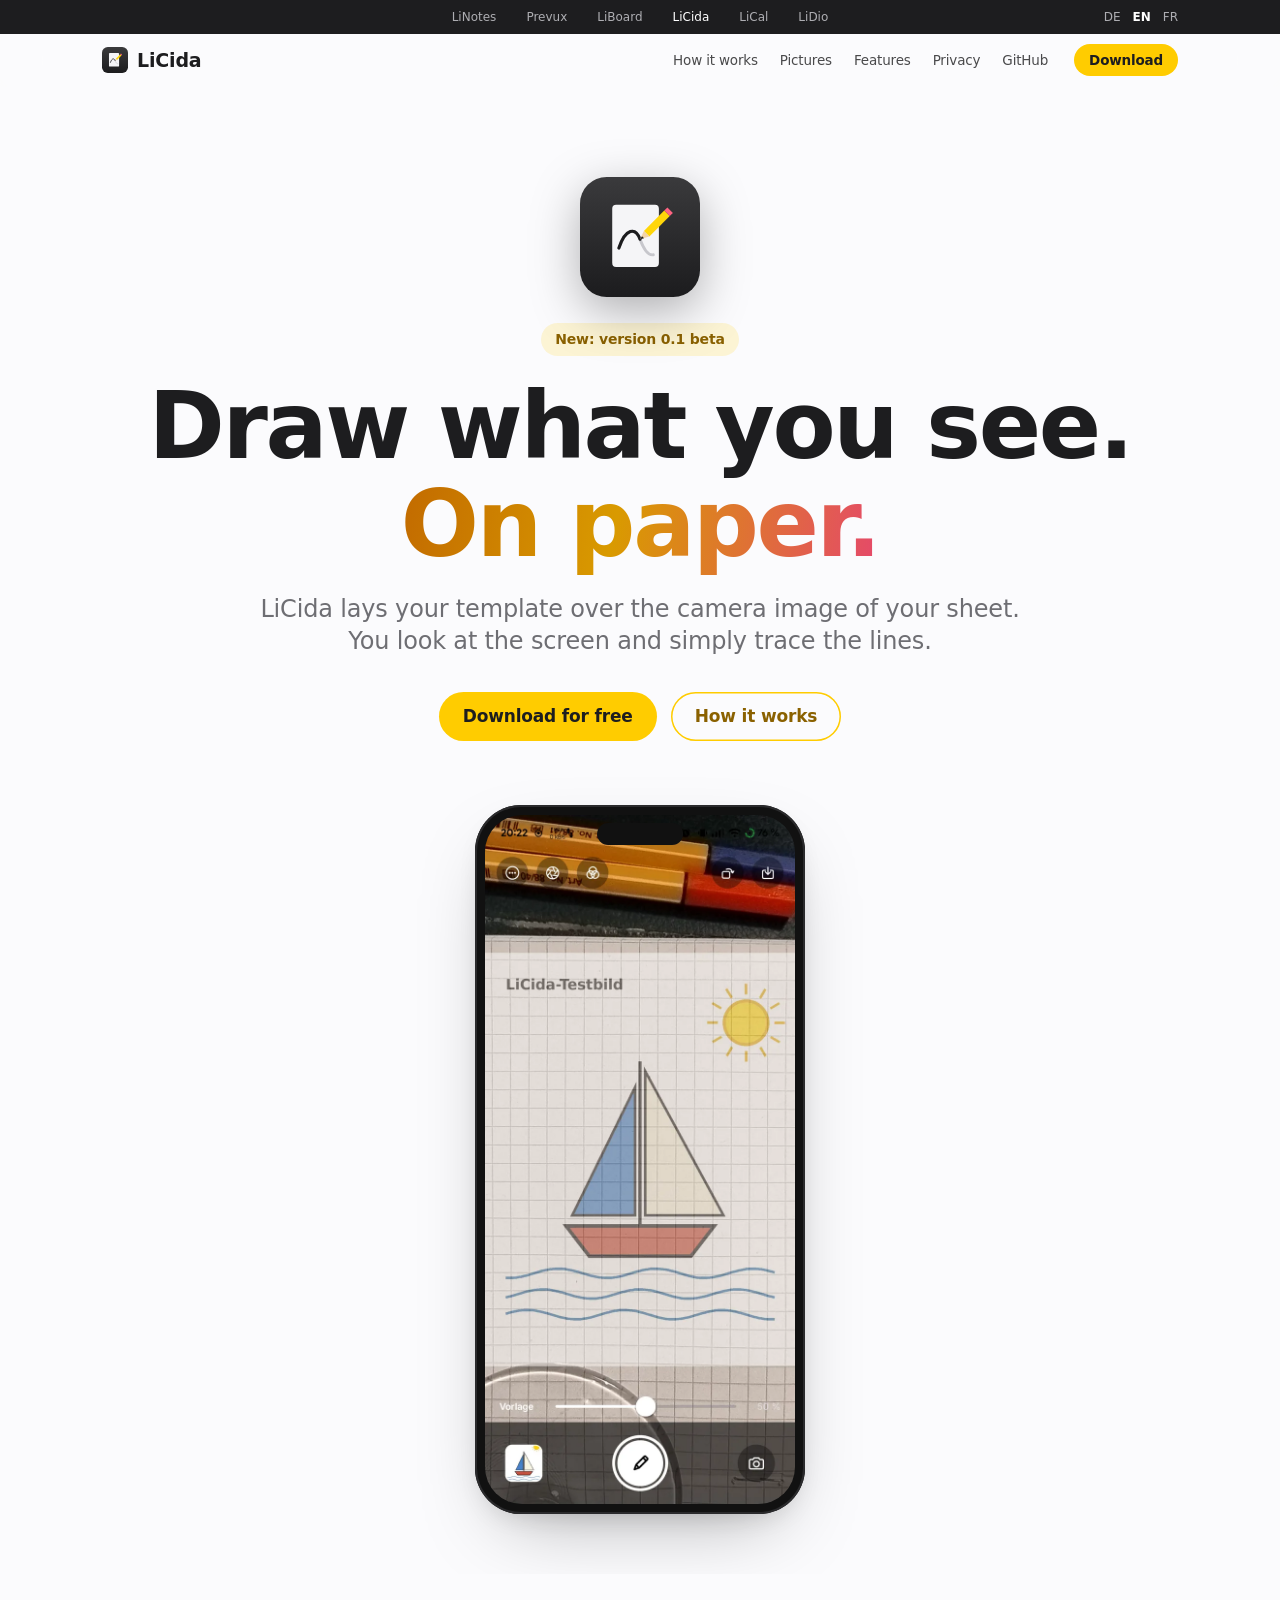
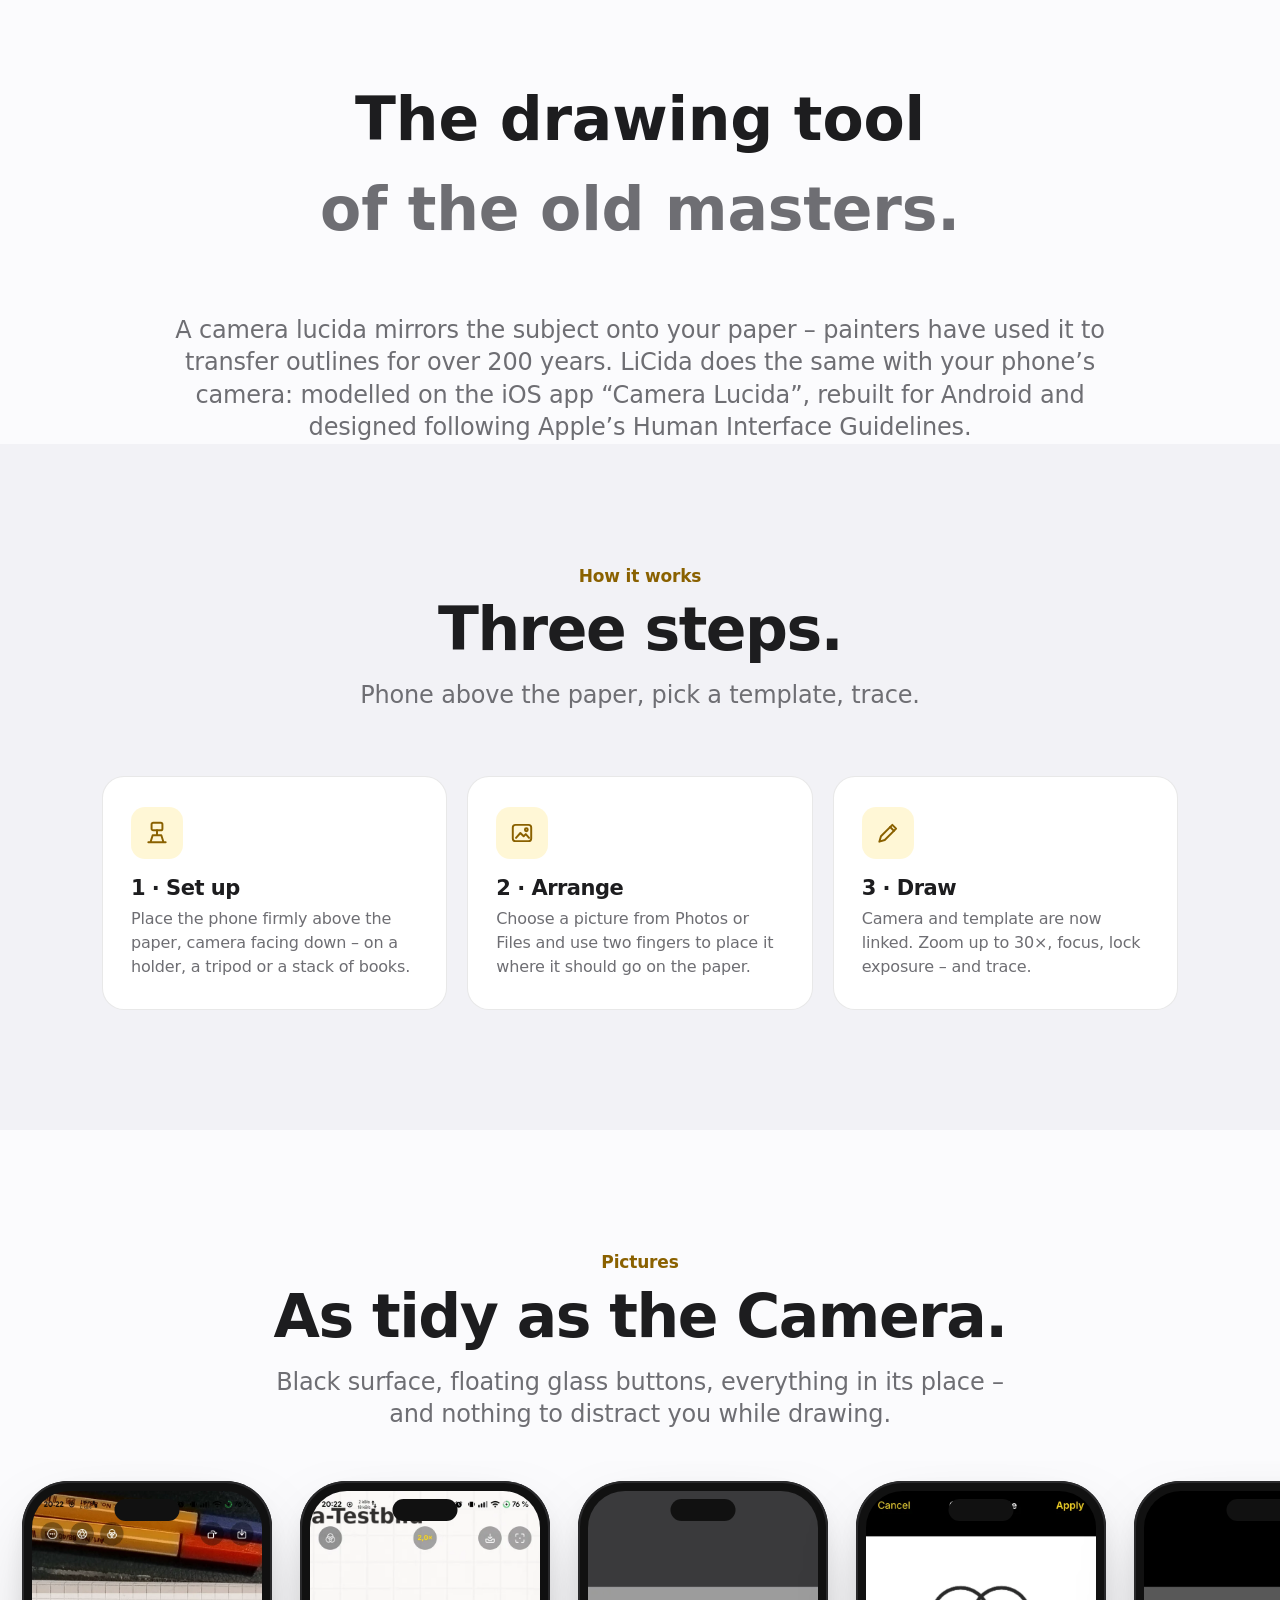
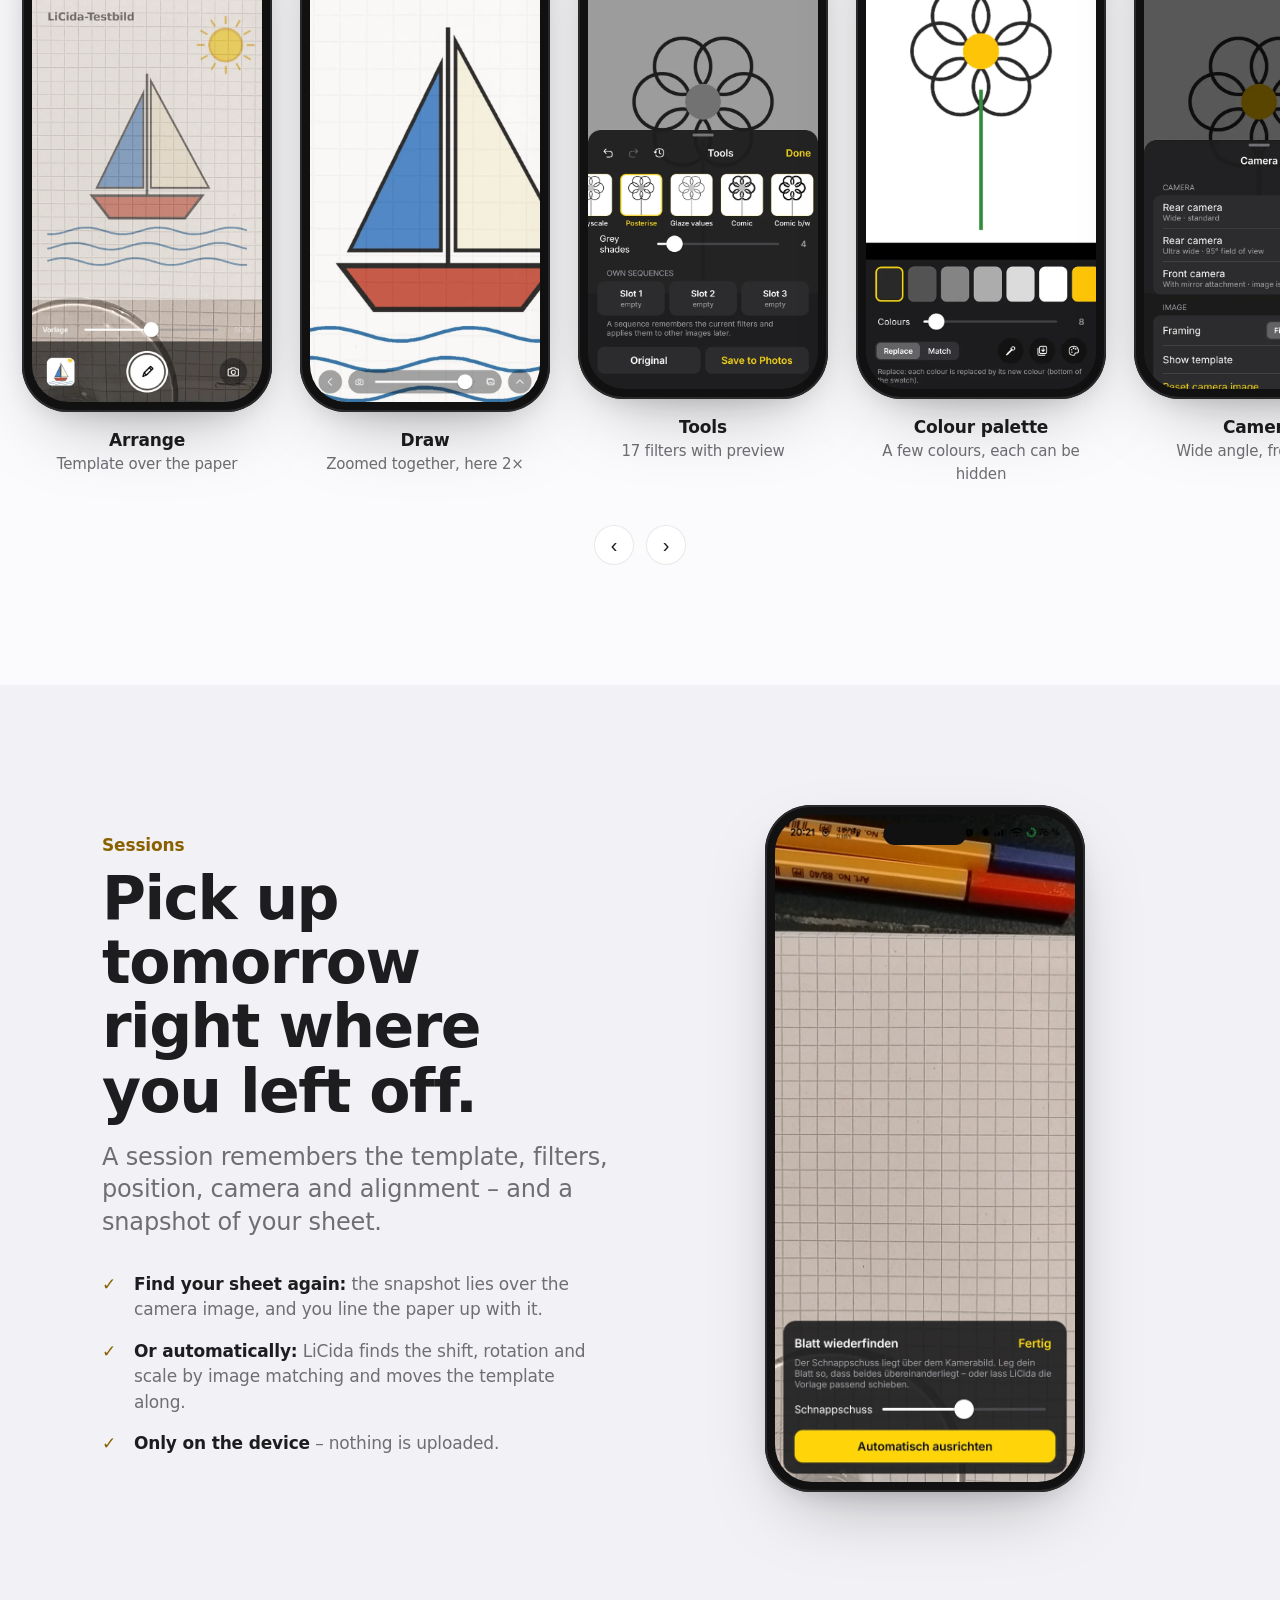
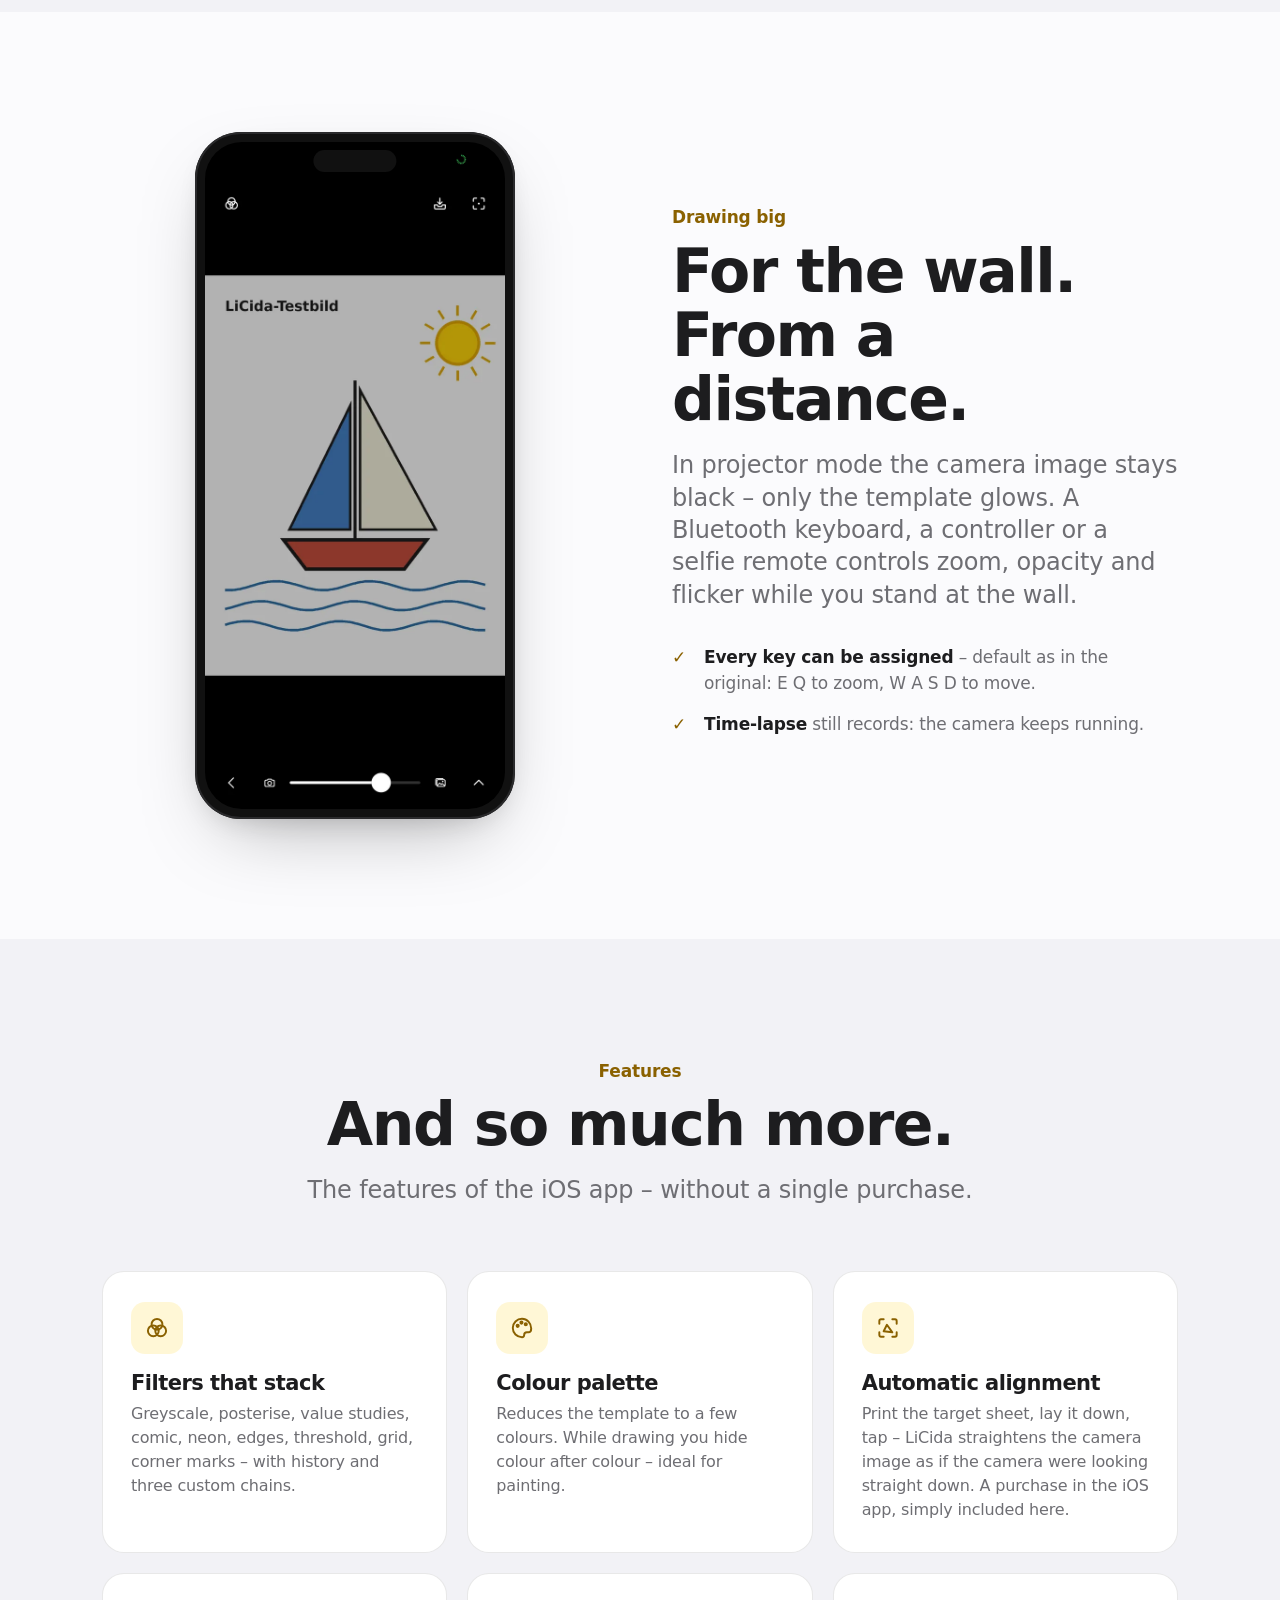
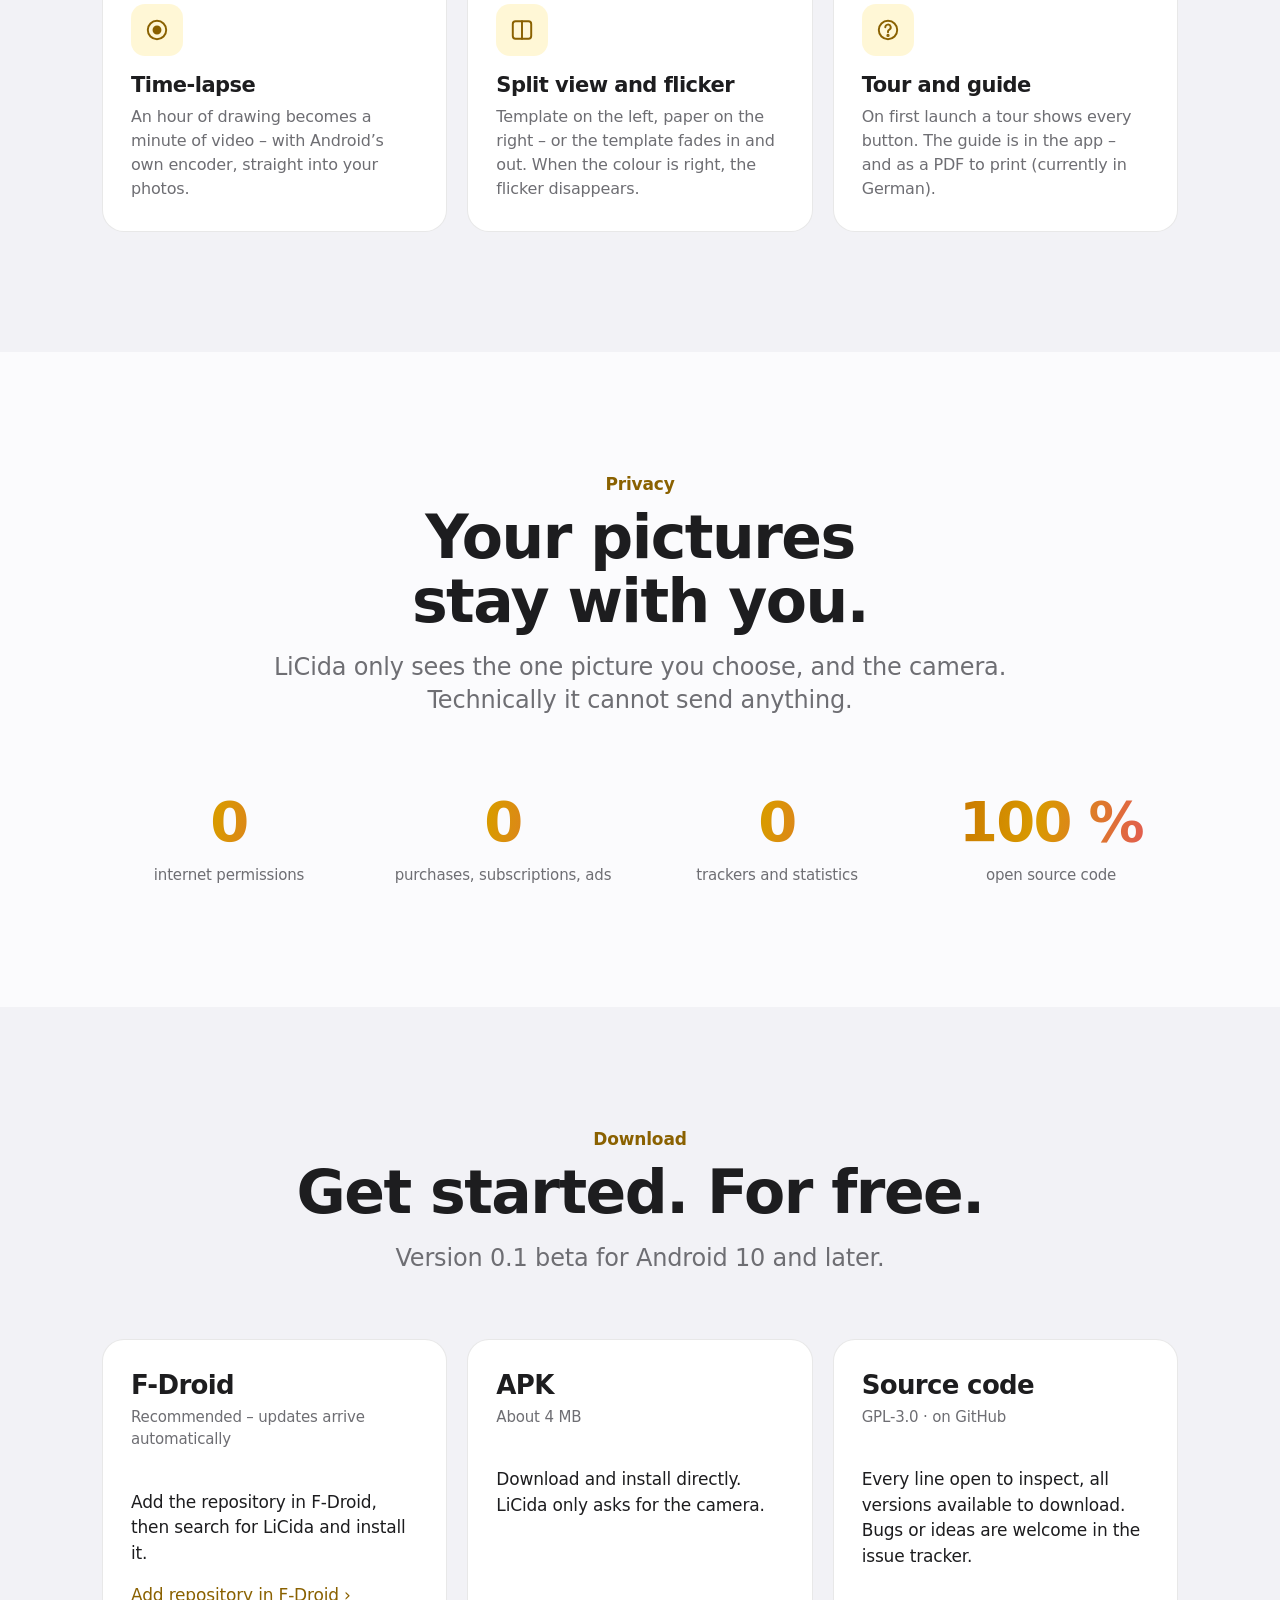
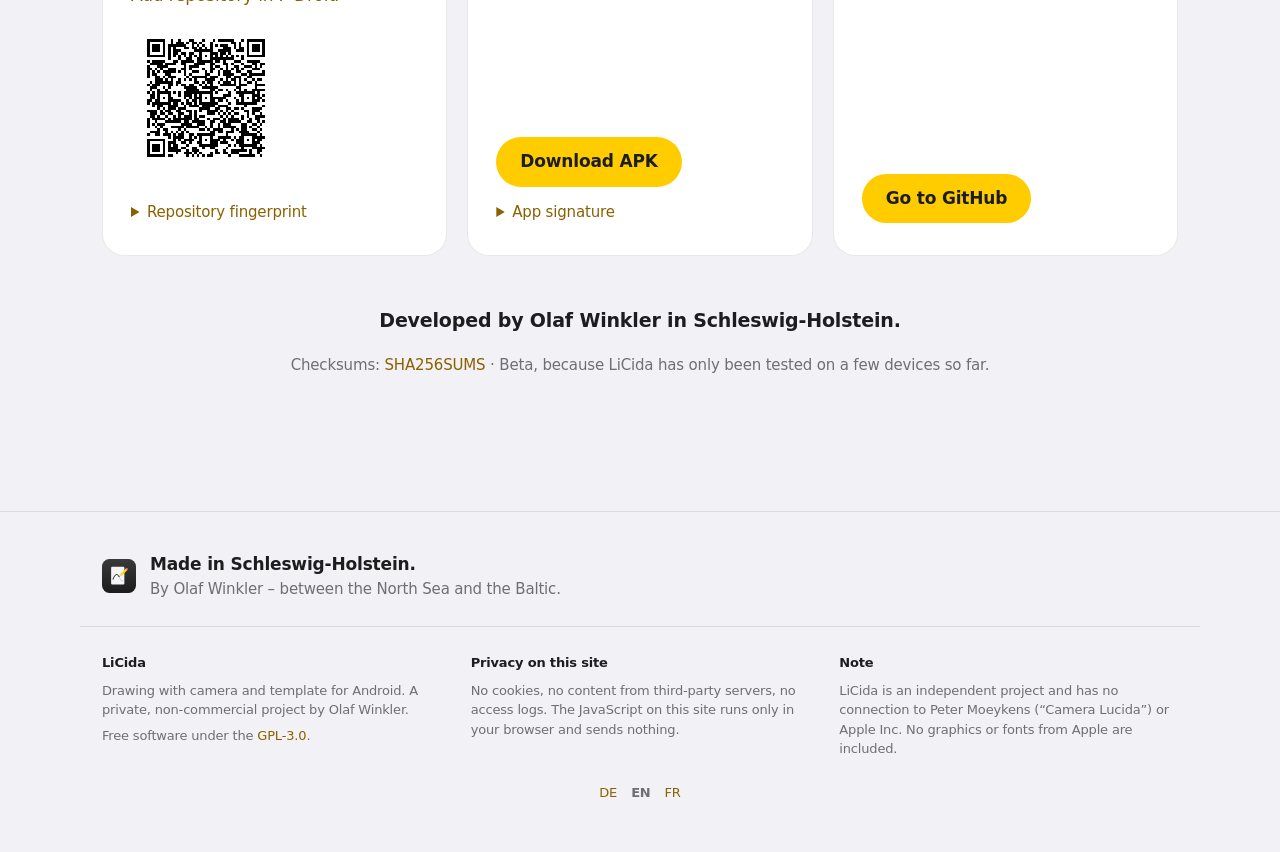
==== commit fd6c169a: "Webseite: Hauptadresse lisoftware.de (lisoft.goip.de leitet um) Co-Authored-By: Claude Opus 5.5 <nor" ====
--- a/homepage/en/index.html
+++ b/homepage/en/index.html
@@ -224,7 +224,7 @@
         <a class="btn" href="https://github.com/veritasX1/LiCida">Go to GitHub</a>
       </div>
     </div>
-    <p class="center reveal" style="margin-top: 50px; font-size: 19px; font-weight: 600">Developed by LiSoftware in Schleswig-Holstein.</p>
+    <p class="center reveal" style="margin-top: 50px; font-size: 19px; font-weight: 600">Developed by Olaf Winkler in Schleswig-Holstein.</p>
     <p class="center" style="margin-top: 10px; color: var(--muted); font-size: 15px">Checksums: <a href="../download/SHA256SUMS">SHA256SUMS</a> · Beta, because LiCida has only been tested on a few devices so far.</p>
   </div>
 </section>
@@ -234,12 +234,12 @@
 <footer>
   <div class="wrap made">
     <img src="../licida.svg" alt="" width="34" height="34">
-    <p><b>Made in Schleswig-Holstein.</b><br>By LiSoftware – between the North Sea and the Baltic.</p>
+    <p><b>Made in Schleswig-Holstein.</b><br>By Olaf Winkler – between the North Sea and the Baltic.</p>
   </div>
   <div class="wrap cols">
     <div>
       <h4>LiCida</h4>
-      <p>Drawing with camera and template for Android. A private, non-commercial project by LiSoftware.</p>
+      <p>Drawing with camera and template for Android. A private, non-commercial project by Olaf Winkler.</p>
       <p>Free software under the <a href="https://github.com/veritasX1/LiCida/blob/main/LICENSE">GPL-3.0</a>.</p>
     </div>
     <div>
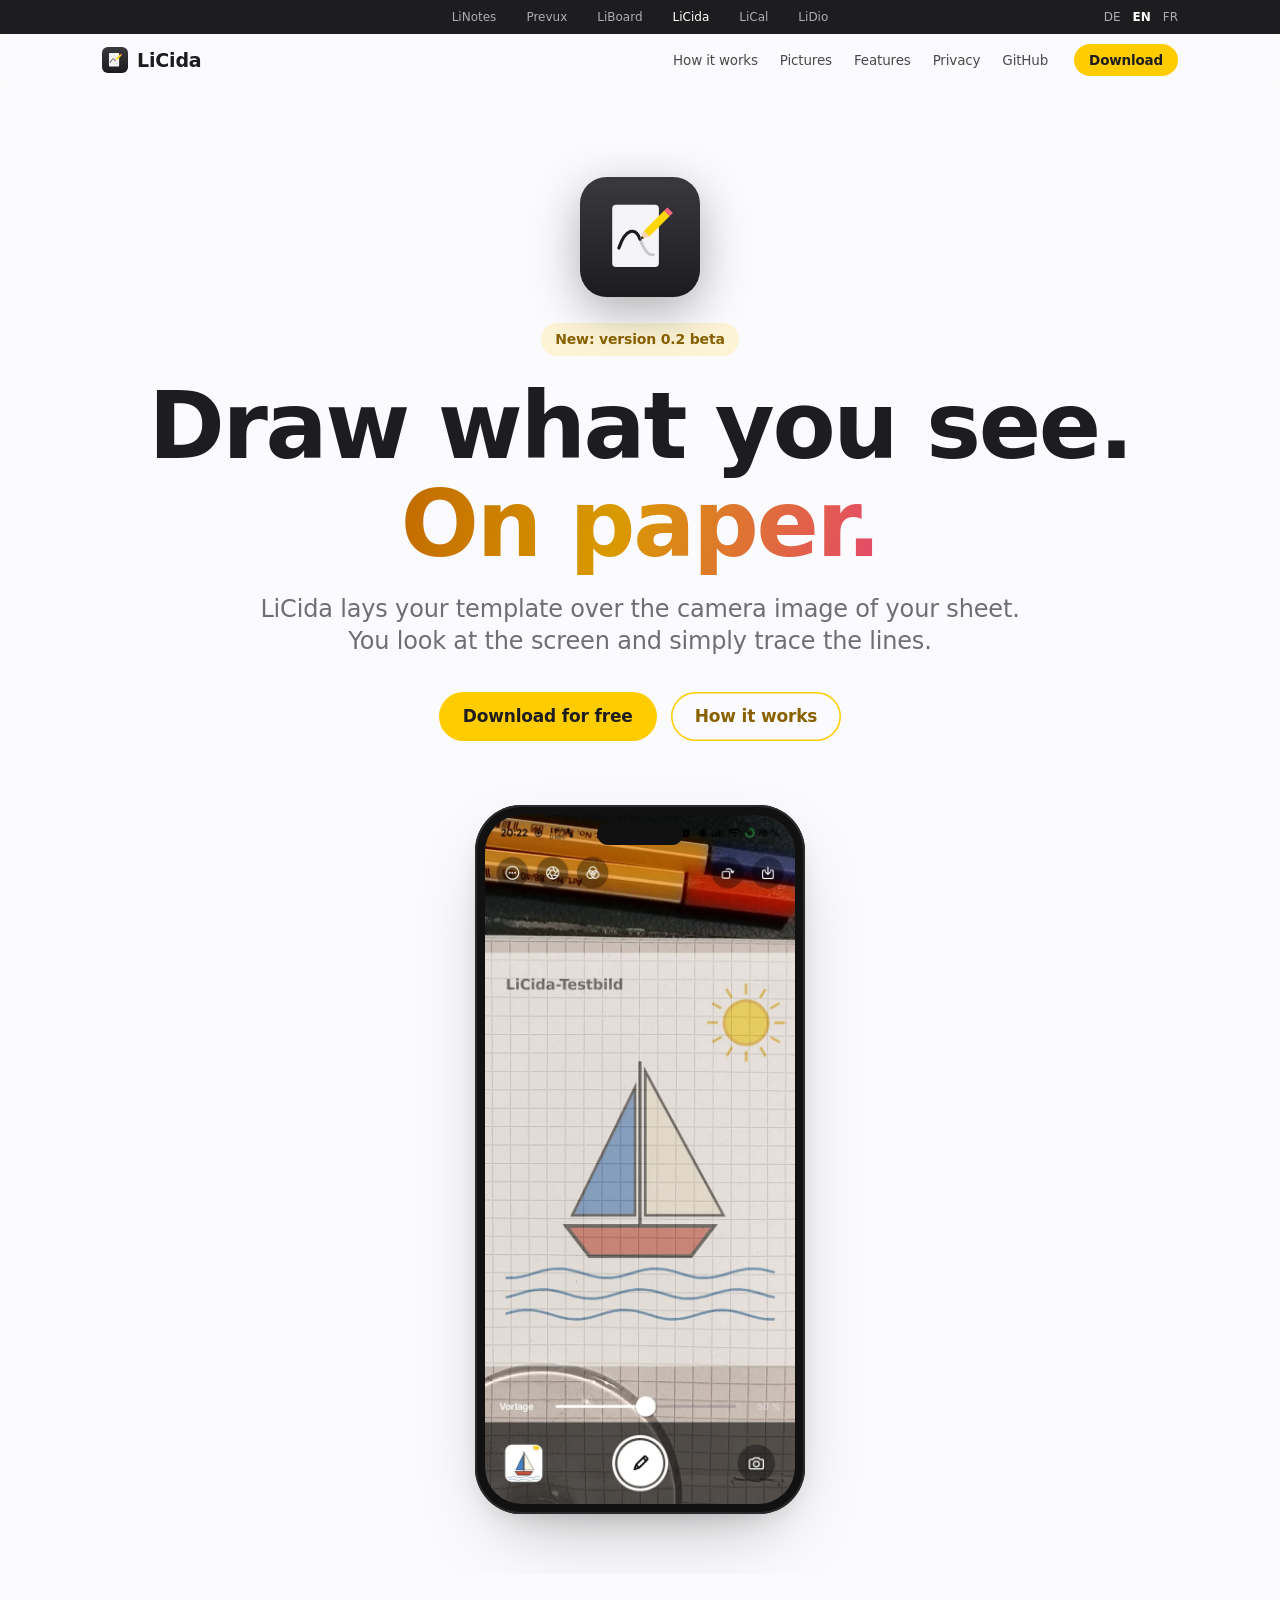
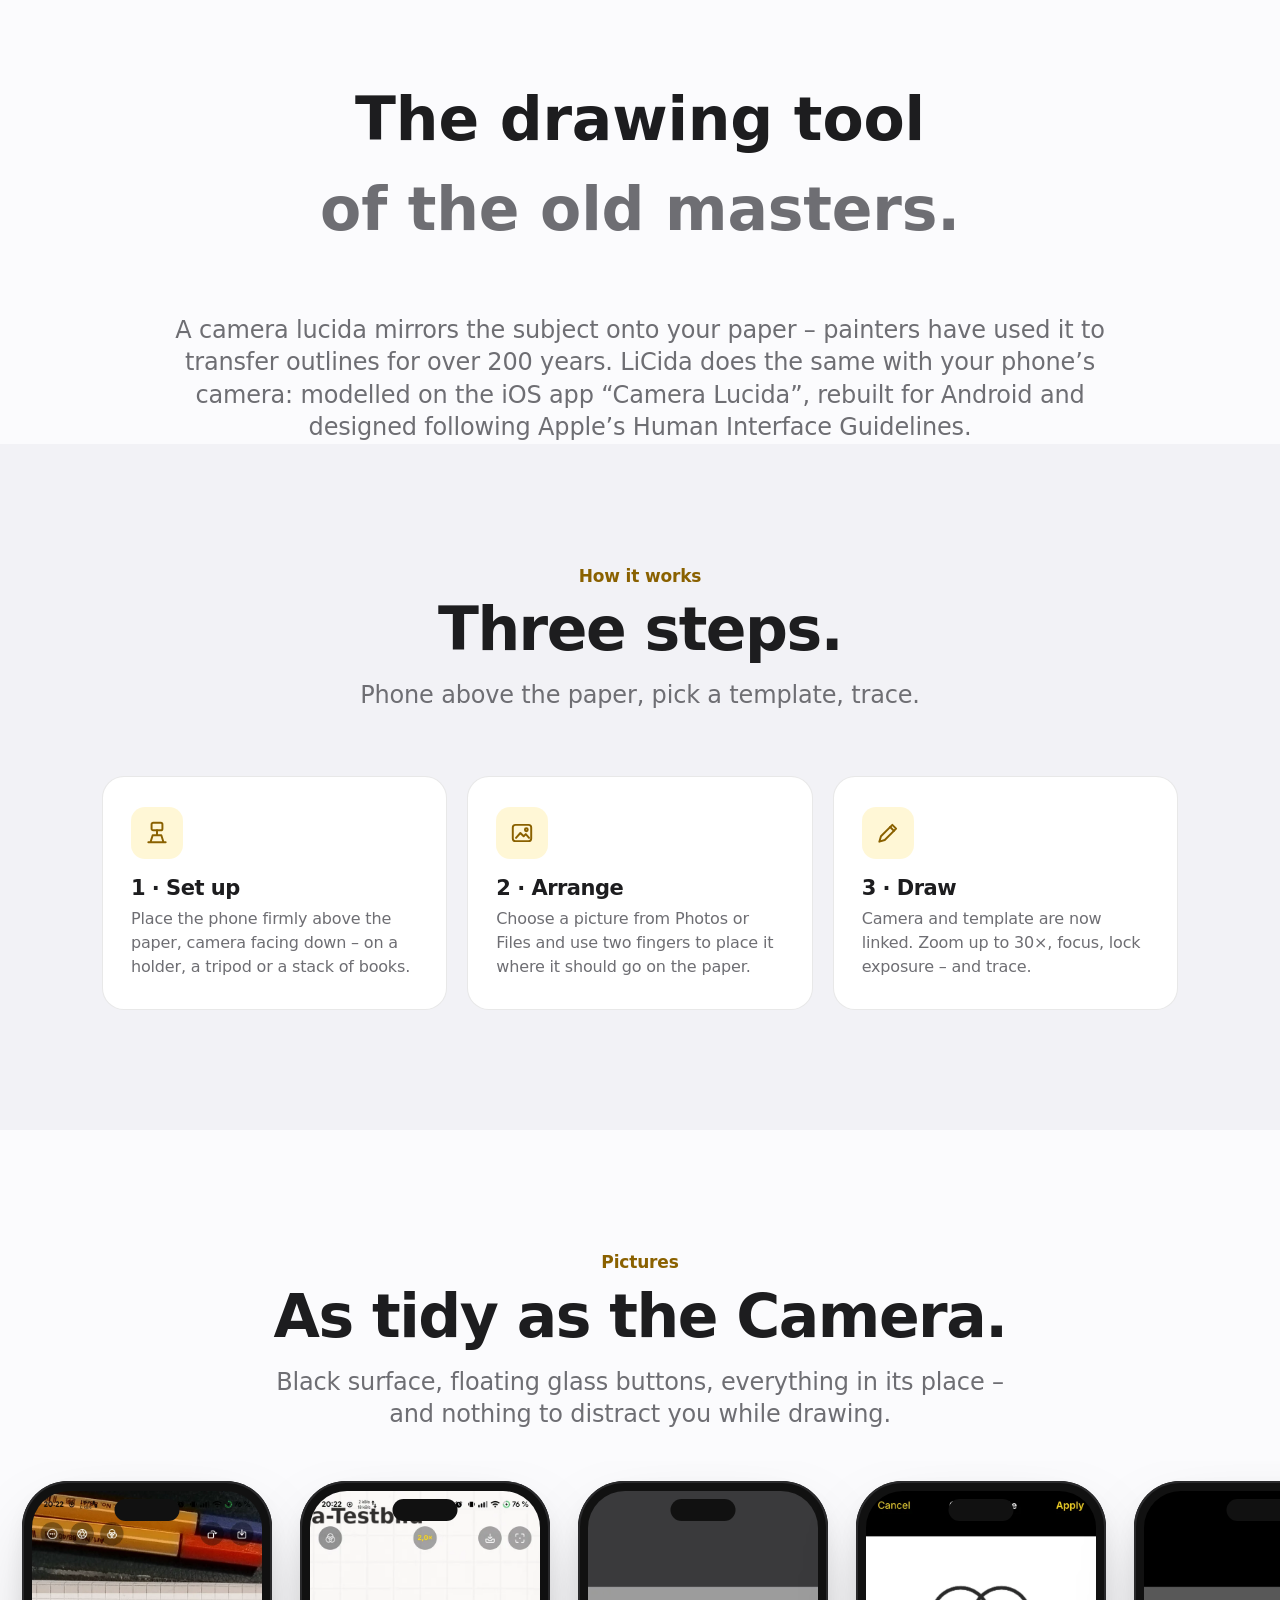
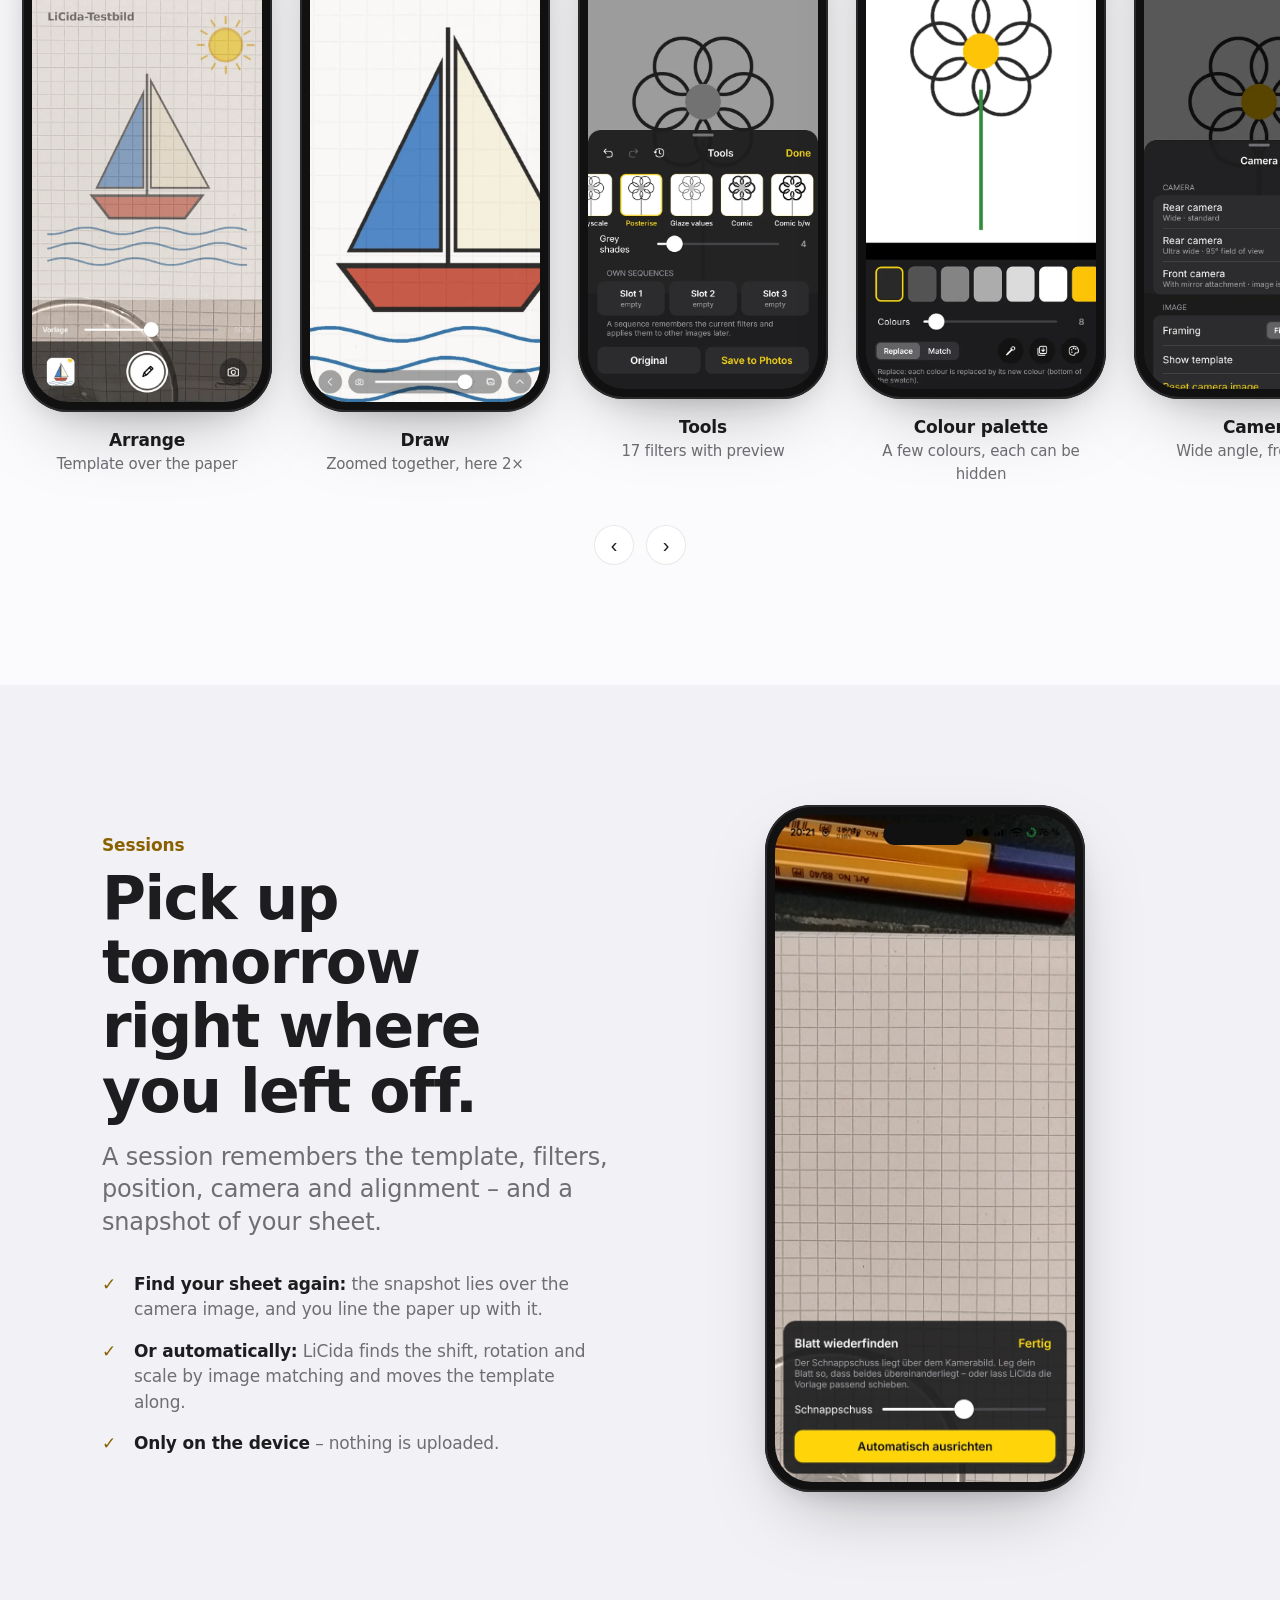
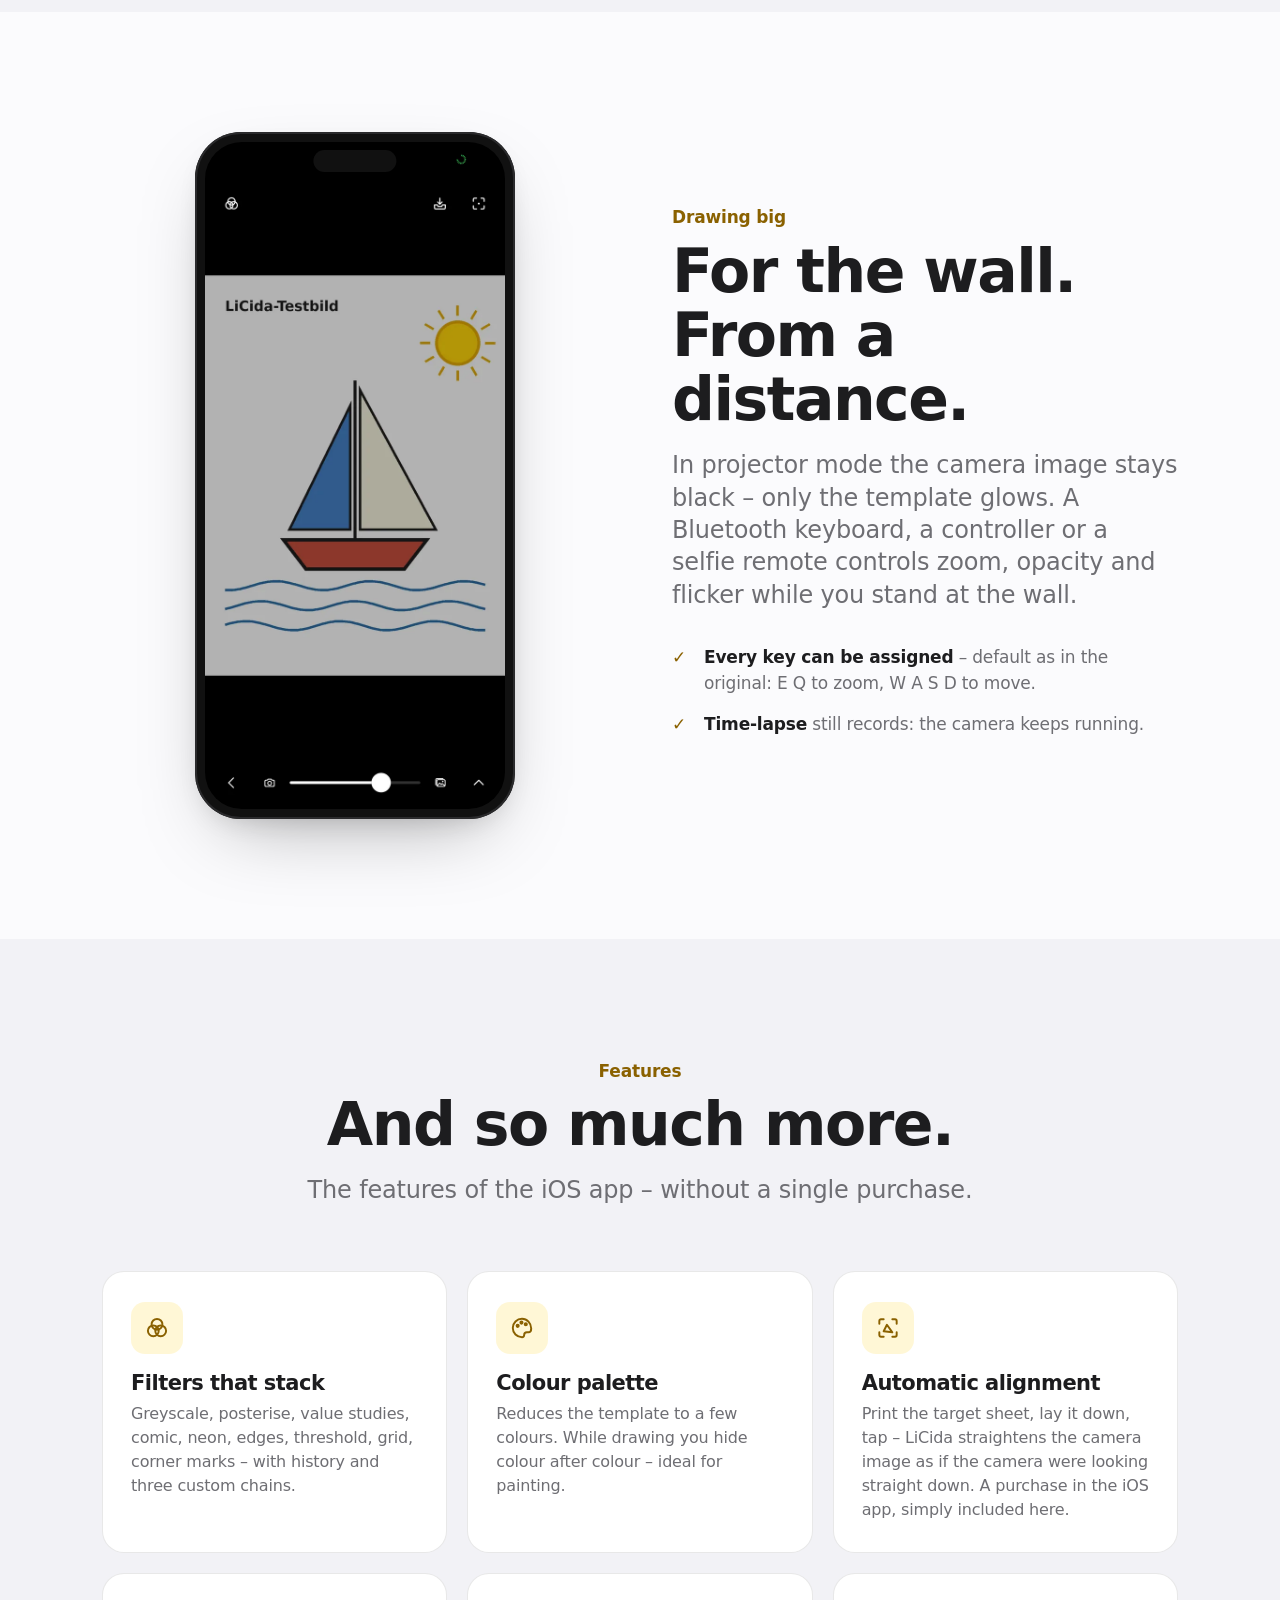
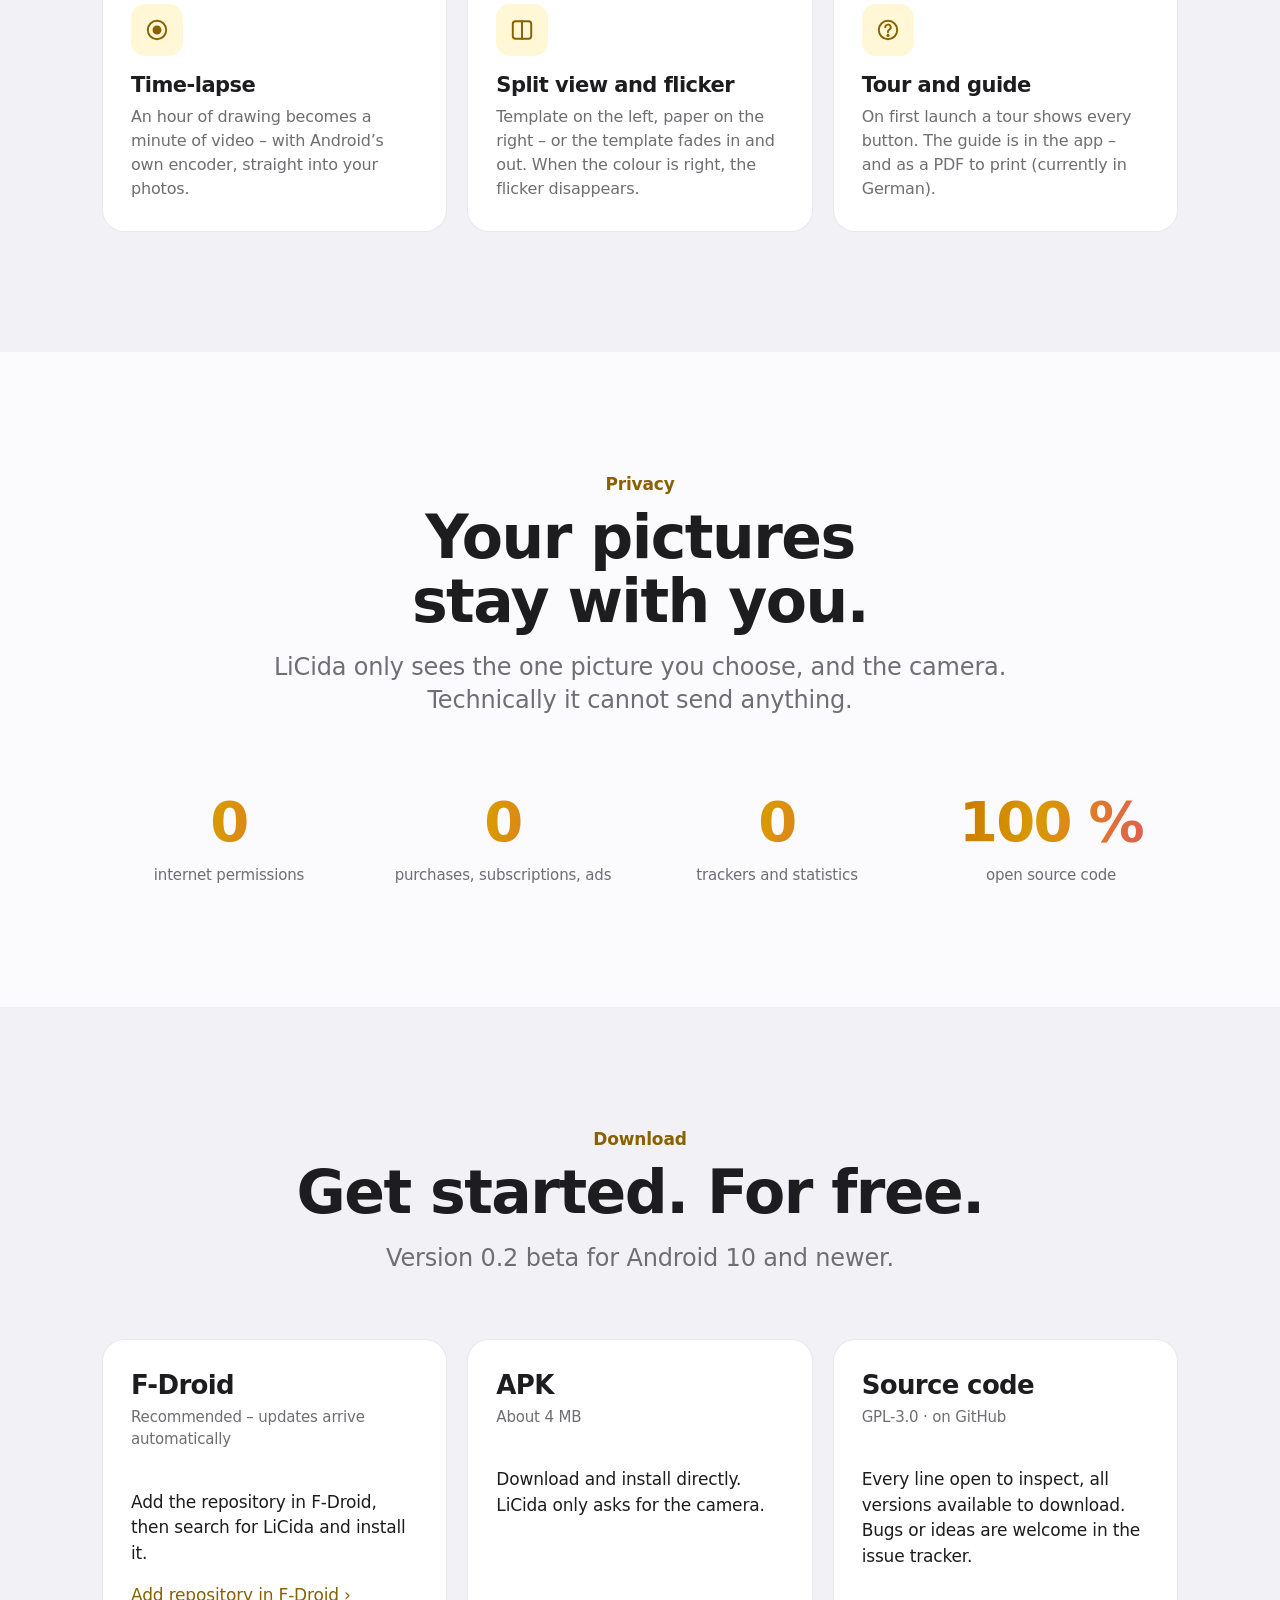
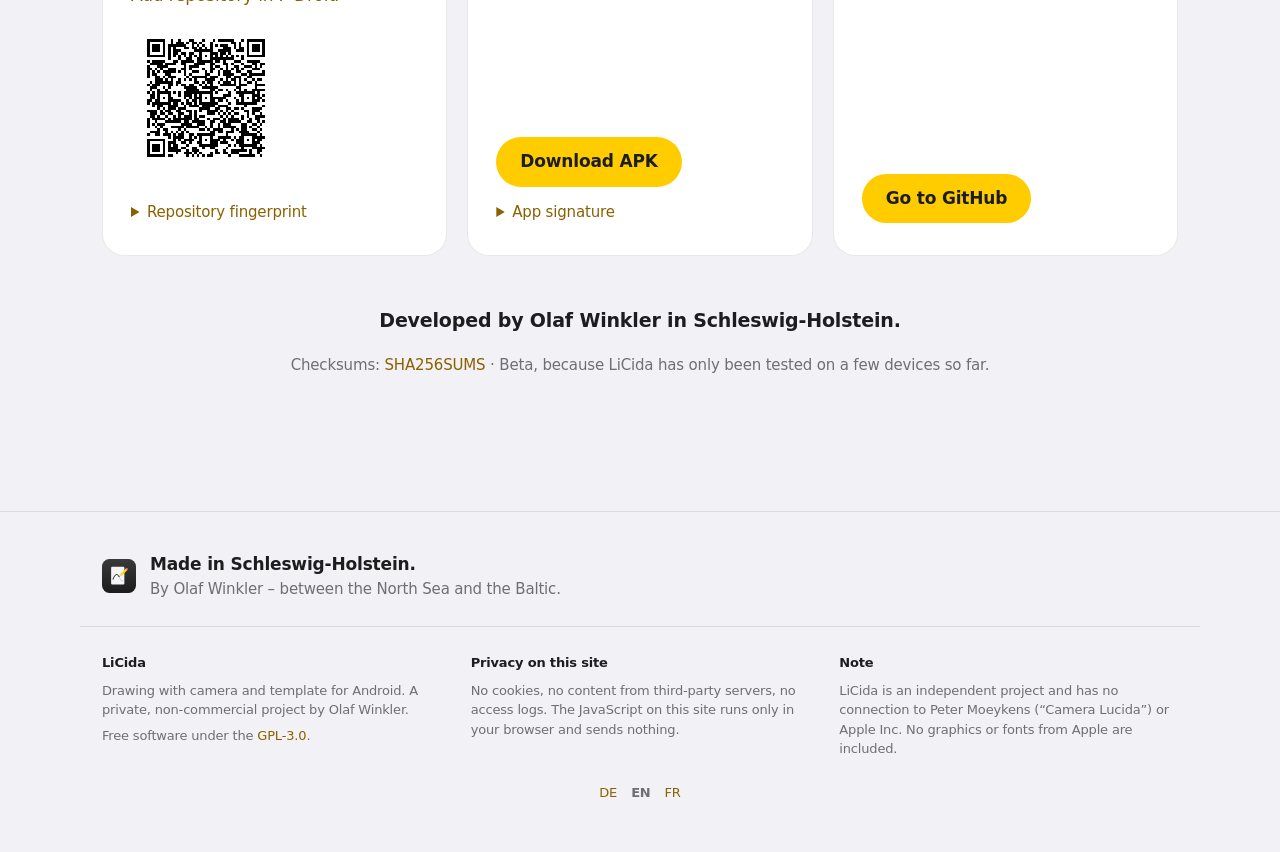
==== commit 61e54b73: "LiCida 0.2b: Webseite (DE/EN/FR) auf die neue Version Co-Authored-By: Claude Opus 5.5 <noreply@anthr" ====
--- a/homepage/en/index.html
+++ b/homepage/en/index.html
@@ -51,7 +51,7 @@
 <section class="hero">
   <div class="wrap">
     <img class="app-icon reveal" src="../licida.svg" alt="LiCida icon" width="120" height="120">
-    <span class="badge reveal">New: version 0.1 beta</span>
+    <span class="badge reveal">New: version 0.2 beta</span>
     <h1 class="display reveal d1">Draw what you see.<br><span class="gradient-text">On paper.</span></h1>
     <p class="lead reveal d2">LiCida lays your template over the camera image of your sheet.<br>You look at the screen and simply trace the lines.</p>
     <div class="actions reveal d3">
@@ -189,7 +189,7 @@
     <div class="section-head reveal">
       <p class="eyebrow">Download</p>
       <h2 class="headline">Get started. For free.</h2>
-      <p class="lead">Version 0.1 beta for Android 10 and later.</p>
+      <p class="lead">Version 0.2 beta for Android 10 and newer.</p>
     </div>
     <div class="downloads">
       <div class="download reveal">
@@ -210,7 +210,7 @@
         <div class="grow">
           <p>Download and install directly. LiCida only asks for the camera.</p>
         </div>
-        <a class="btn" href="../download/LiCida-0.1b.apk">Download APK</a>
+        <a class="btn" href="../download/LiCida-0.2b.apk">Download APK</a>
         <details><summary>App signature</summary>
           <p>SHA-256: <code style="word-break: break-all">7aca15dc655f1581b554f0a2c93cf8eae271330d5c2684dca47a1a26e45da75d</code></p>
         </details>
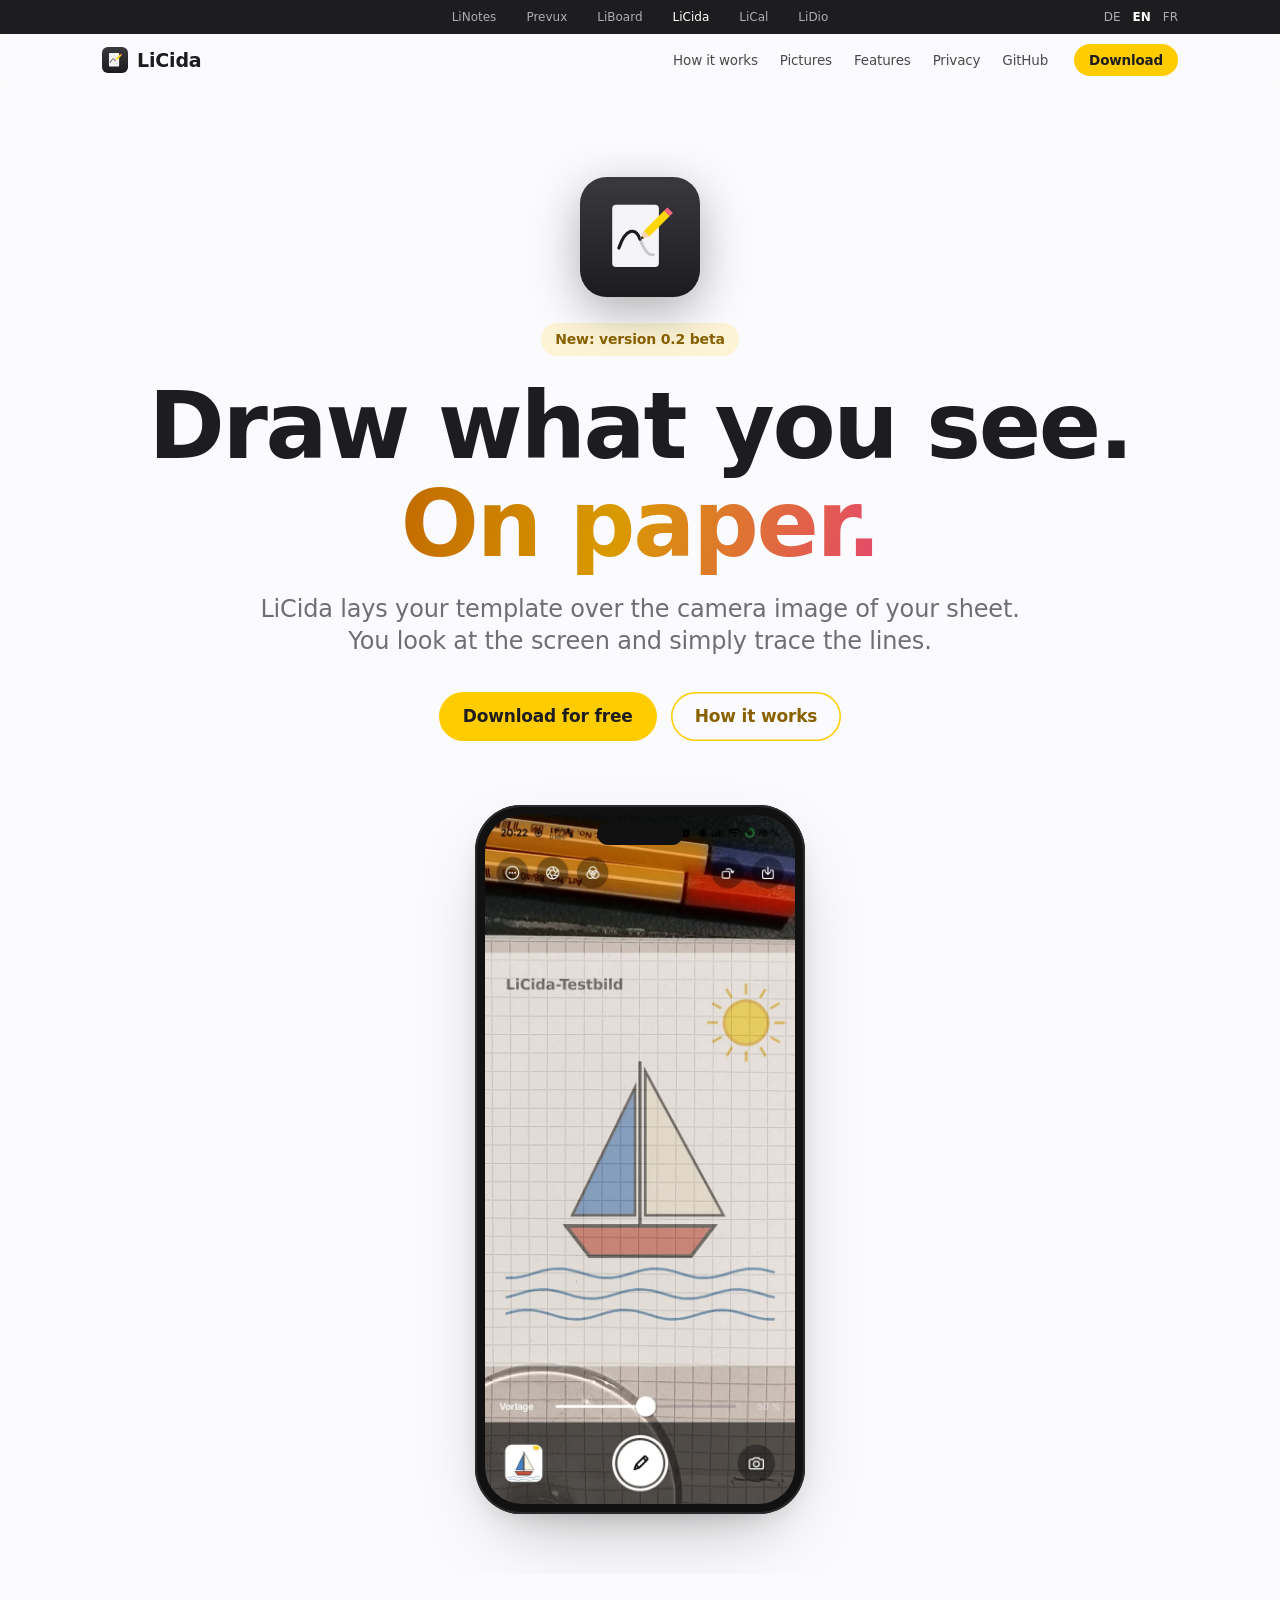
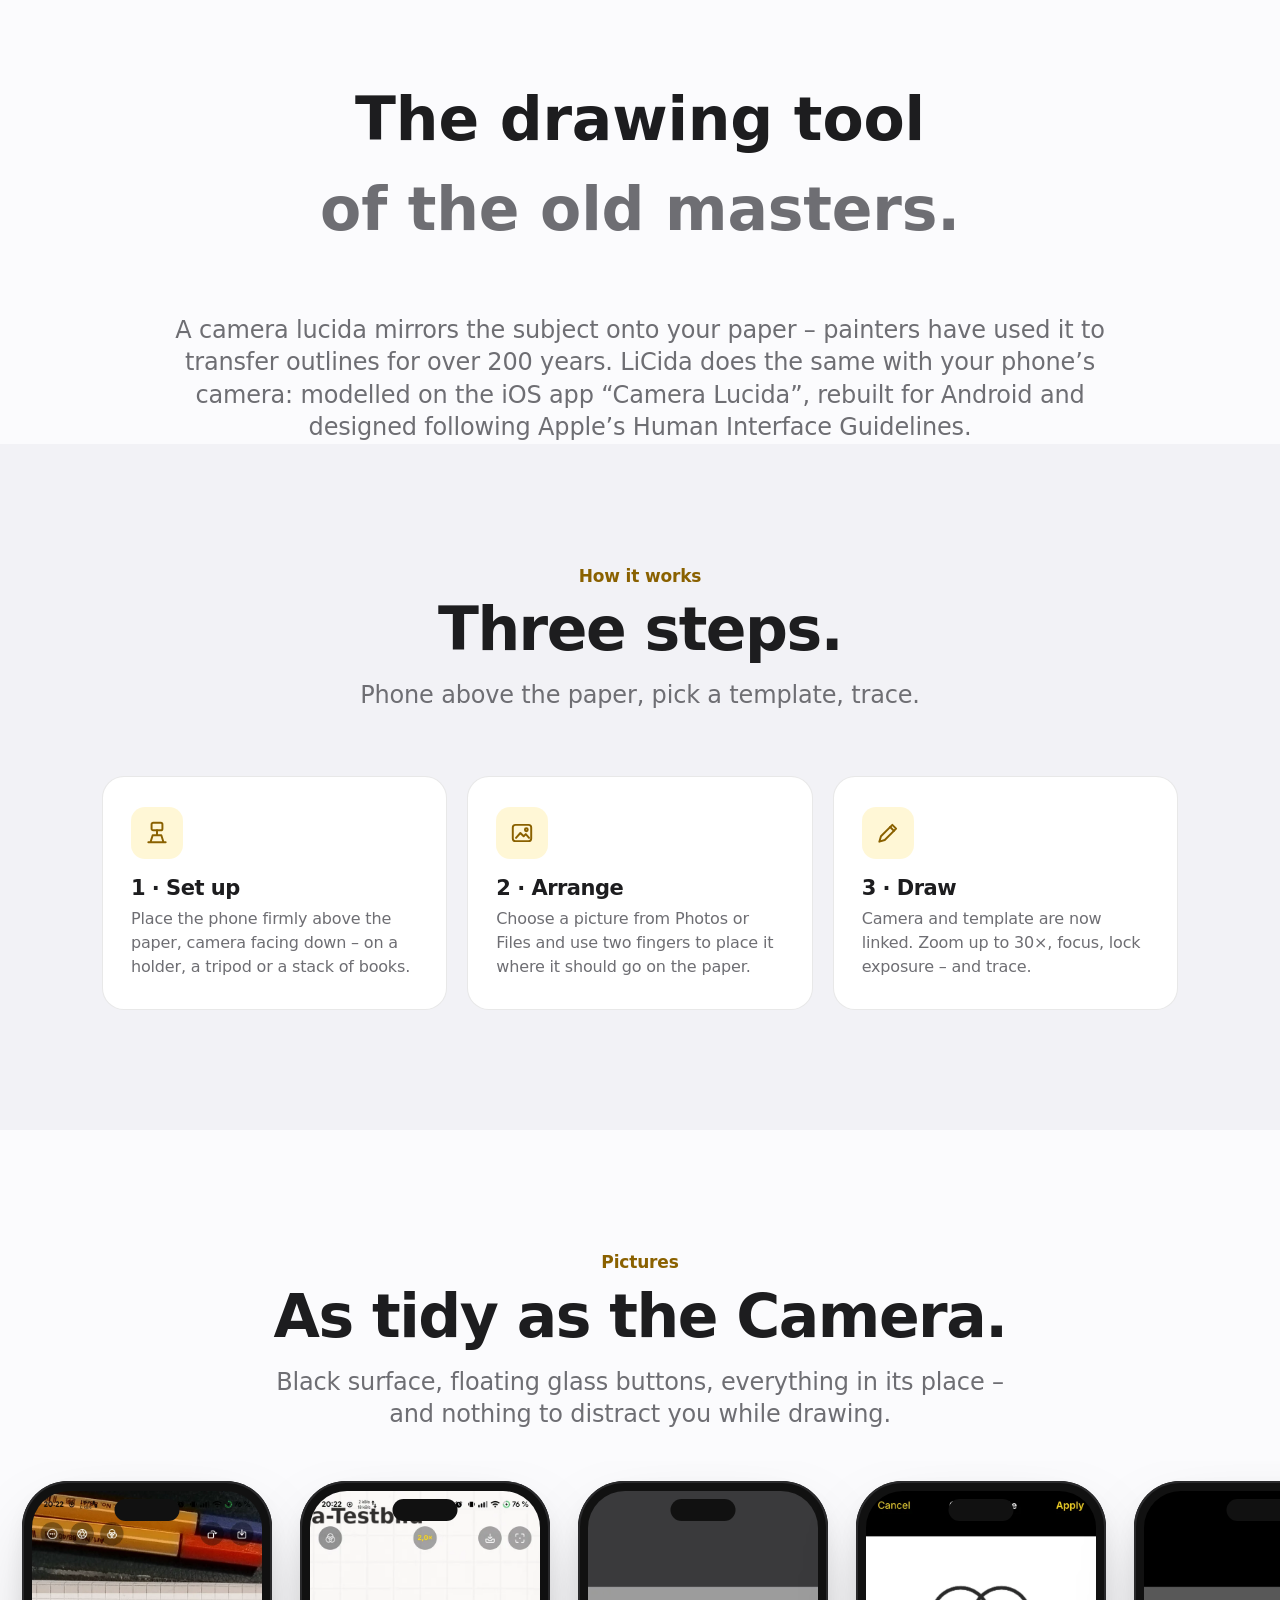
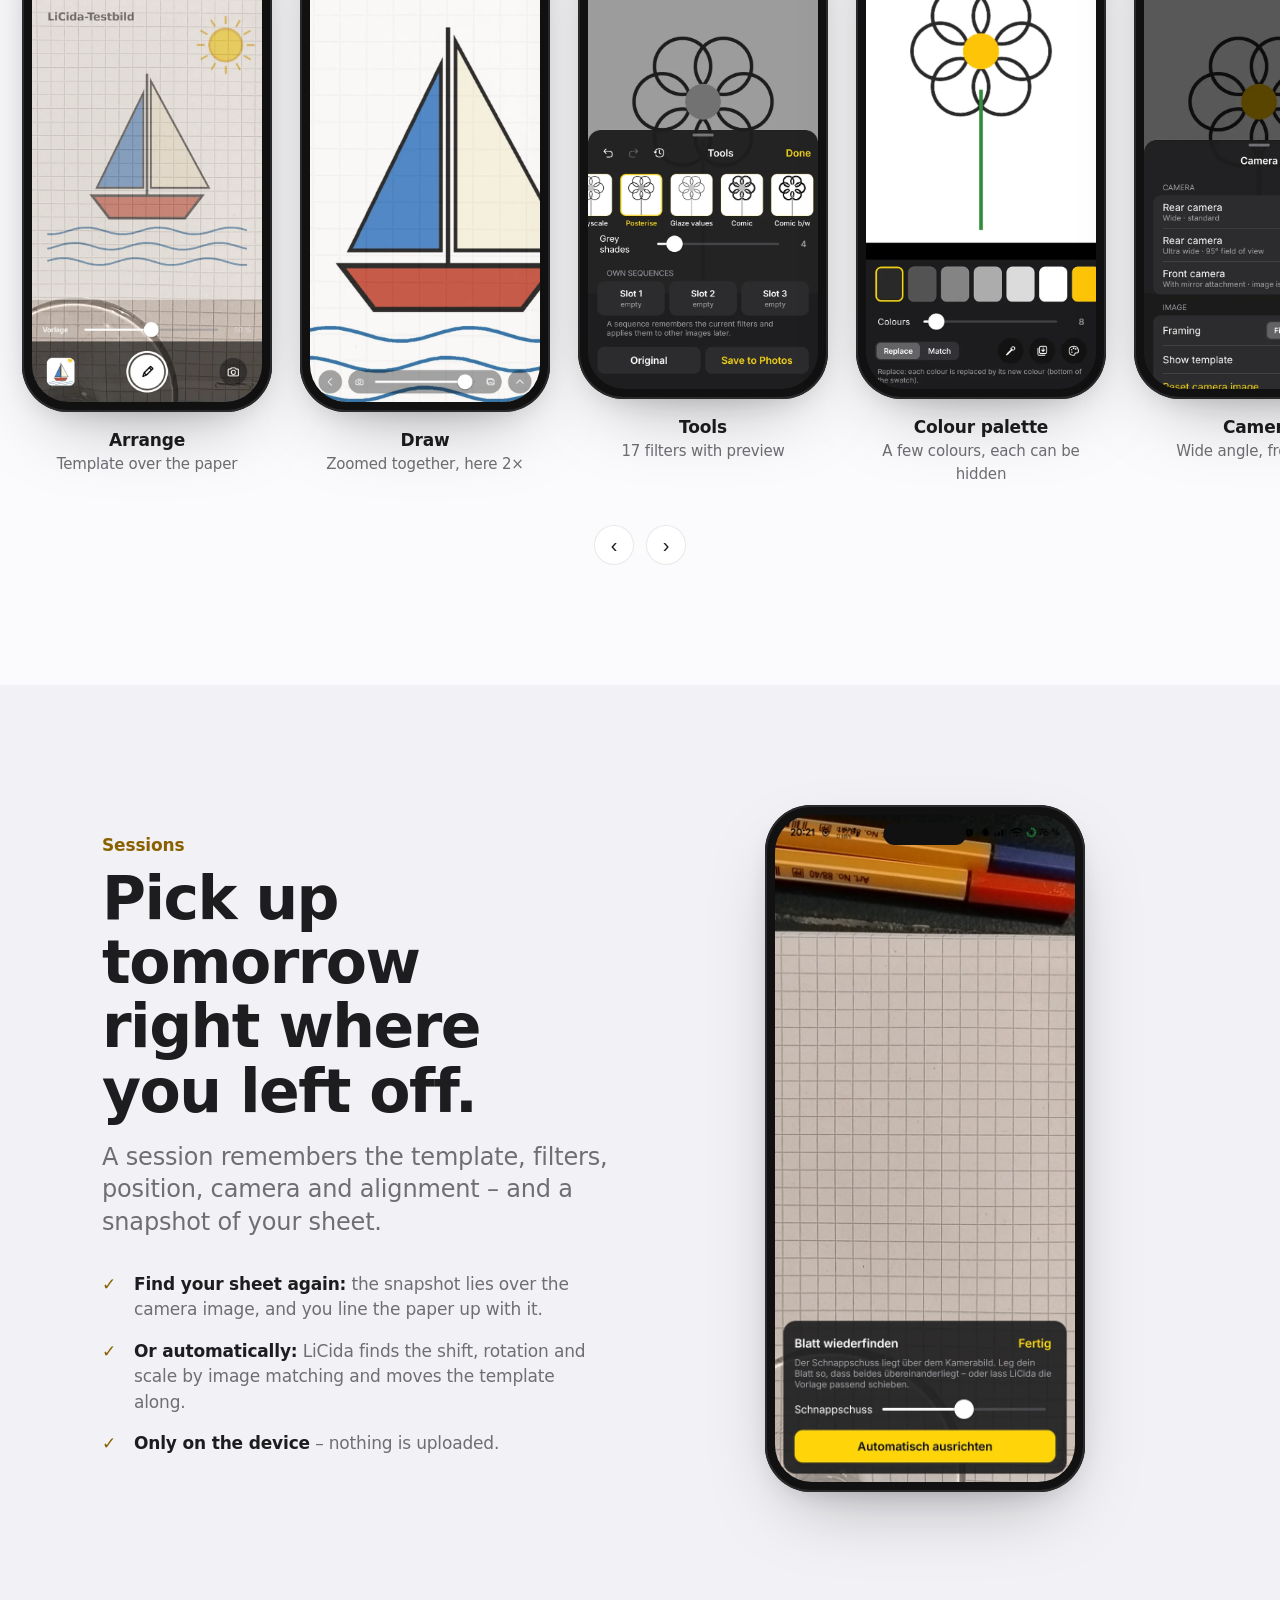
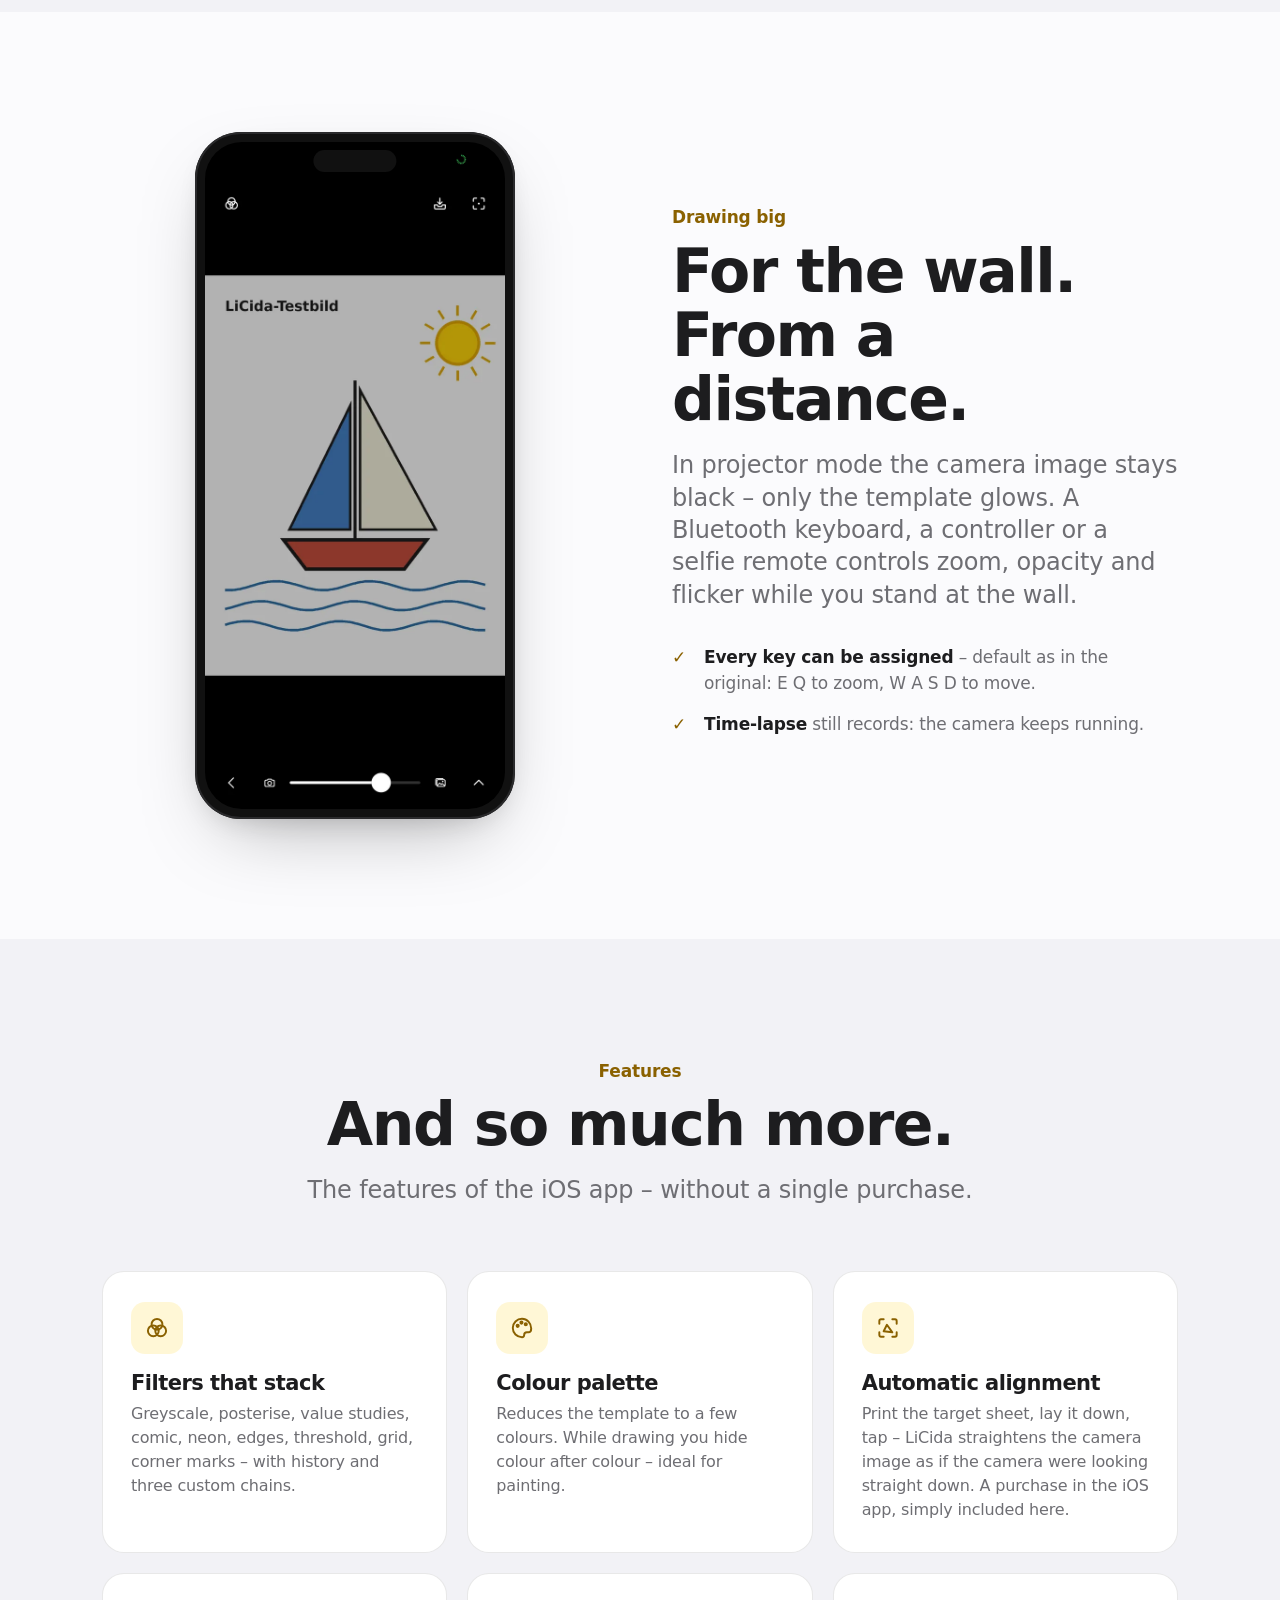
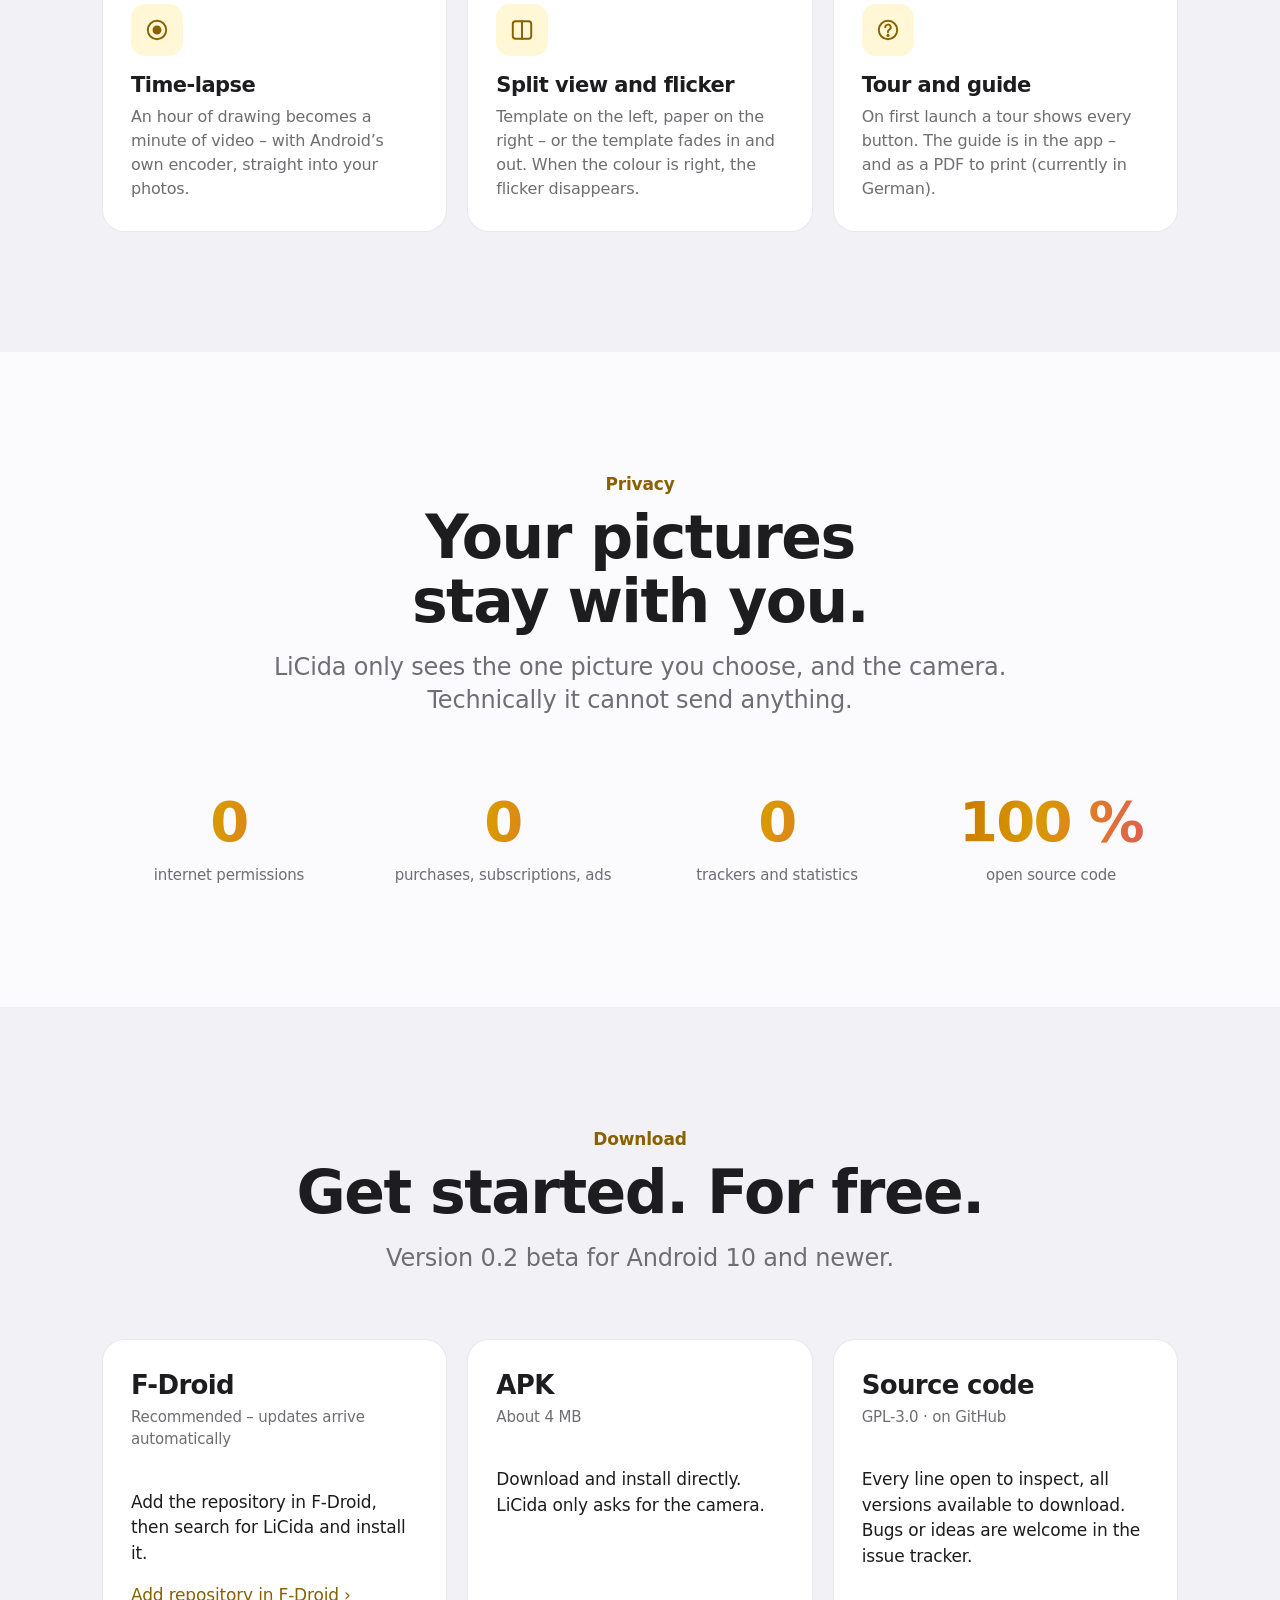
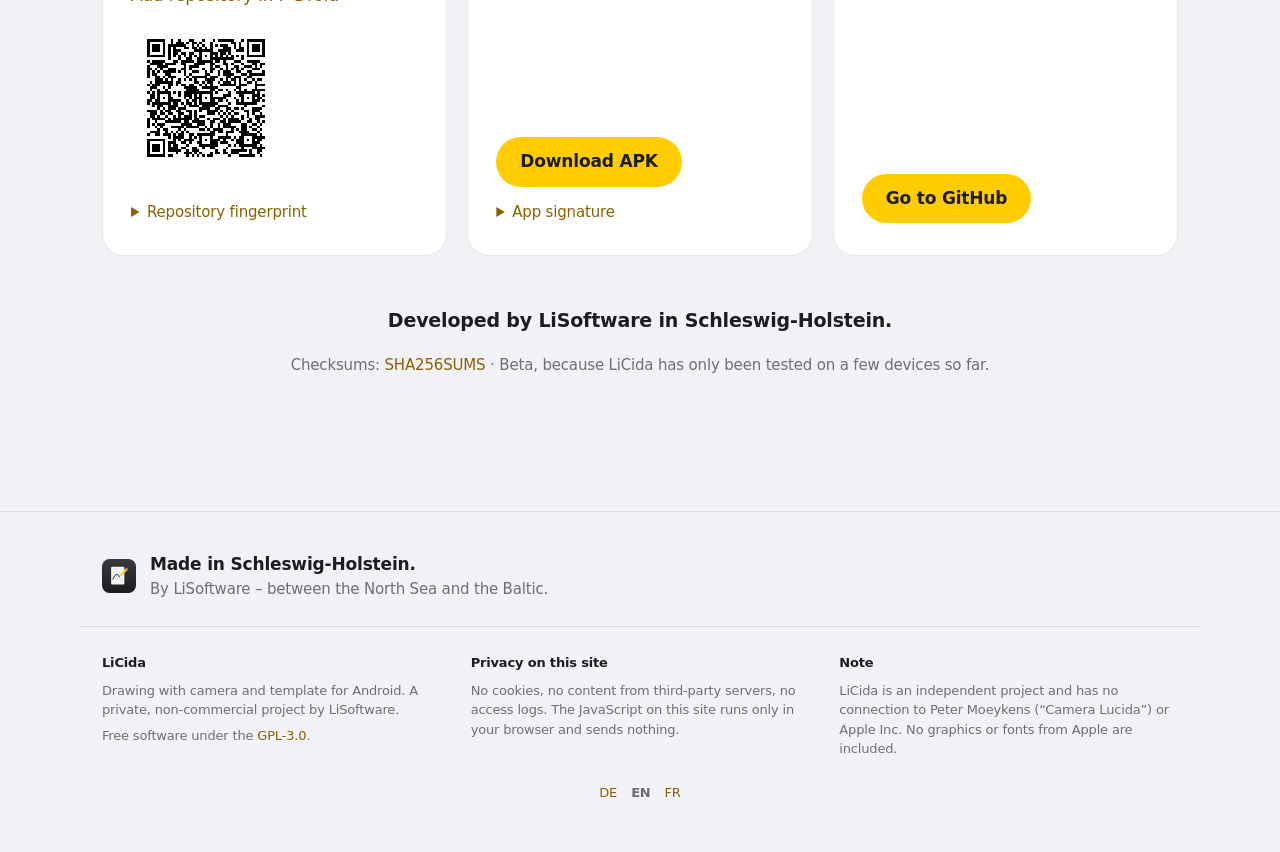
==== commit f19ec3e5: "LiCida 0.2b: Webseite (DE/EN/FR) auf die neue Version Co-Authored-By: Claude Opus 5.5 <noreply@anthr" ====
--- a/homepage/en/index.html
+++ b/homepage/en/index.html
@@ -224,7 +224,7 @@
         <a class="btn" href="https://github.com/veritasX1/LiCida">Go to GitHub</a>
       </div>
     </div>
-    <p class="center reveal" style="margin-top: 50px; font-size: 19px; font-weight: 600">Developed by Olaf Winkler in Schleswig-Holstein.</p>
+    <p class="center reveal" style="margin-top: 50px; font-size: 19px; font-weight: 600">Developed by LiSoftware in Schleswig-Holstein.</p>
     <p class="center" style="margin-top: 10px; color: var(--muted); font-size: 15px">Checksums: <a href="../download/SHA256SUMS">SHA256SUMS</a> · Beta, because LiCida has only been tested on a few devices so far.</p>
   </div>
 </section>
@@ -234,12 +234,12 @@
 <footer>
   <div class="wrap made">
     <img src="../licida.svg" alt="" width="34" height="34">
-    <p><b>Made in Schleswig-Holstein.</b><br>By Olaf Winkler – between the North Sea and the Baltic.</p>
+    <p><b>Made in Schleswig-Holstein.</b><br>By LiSoftware – between the North Sea and the Baltic.</p>
   </div>
   <div class="wrap cols">
     <div>
       <h4>LiCida</h4>
-      <p>Drawing with camera and template for Android. A private, non-commercial project by Olaf Winkler.</p>
+      <p>Drawing with camera and template for Android. A private, non-commercial project by LiSoftware.</p>
       <p>Free software under the <a href="https://github.com/veritasX1/LiCida/blob/main/LICENSE">GPL-3.0</a>.</p>
     </div>
     <div>
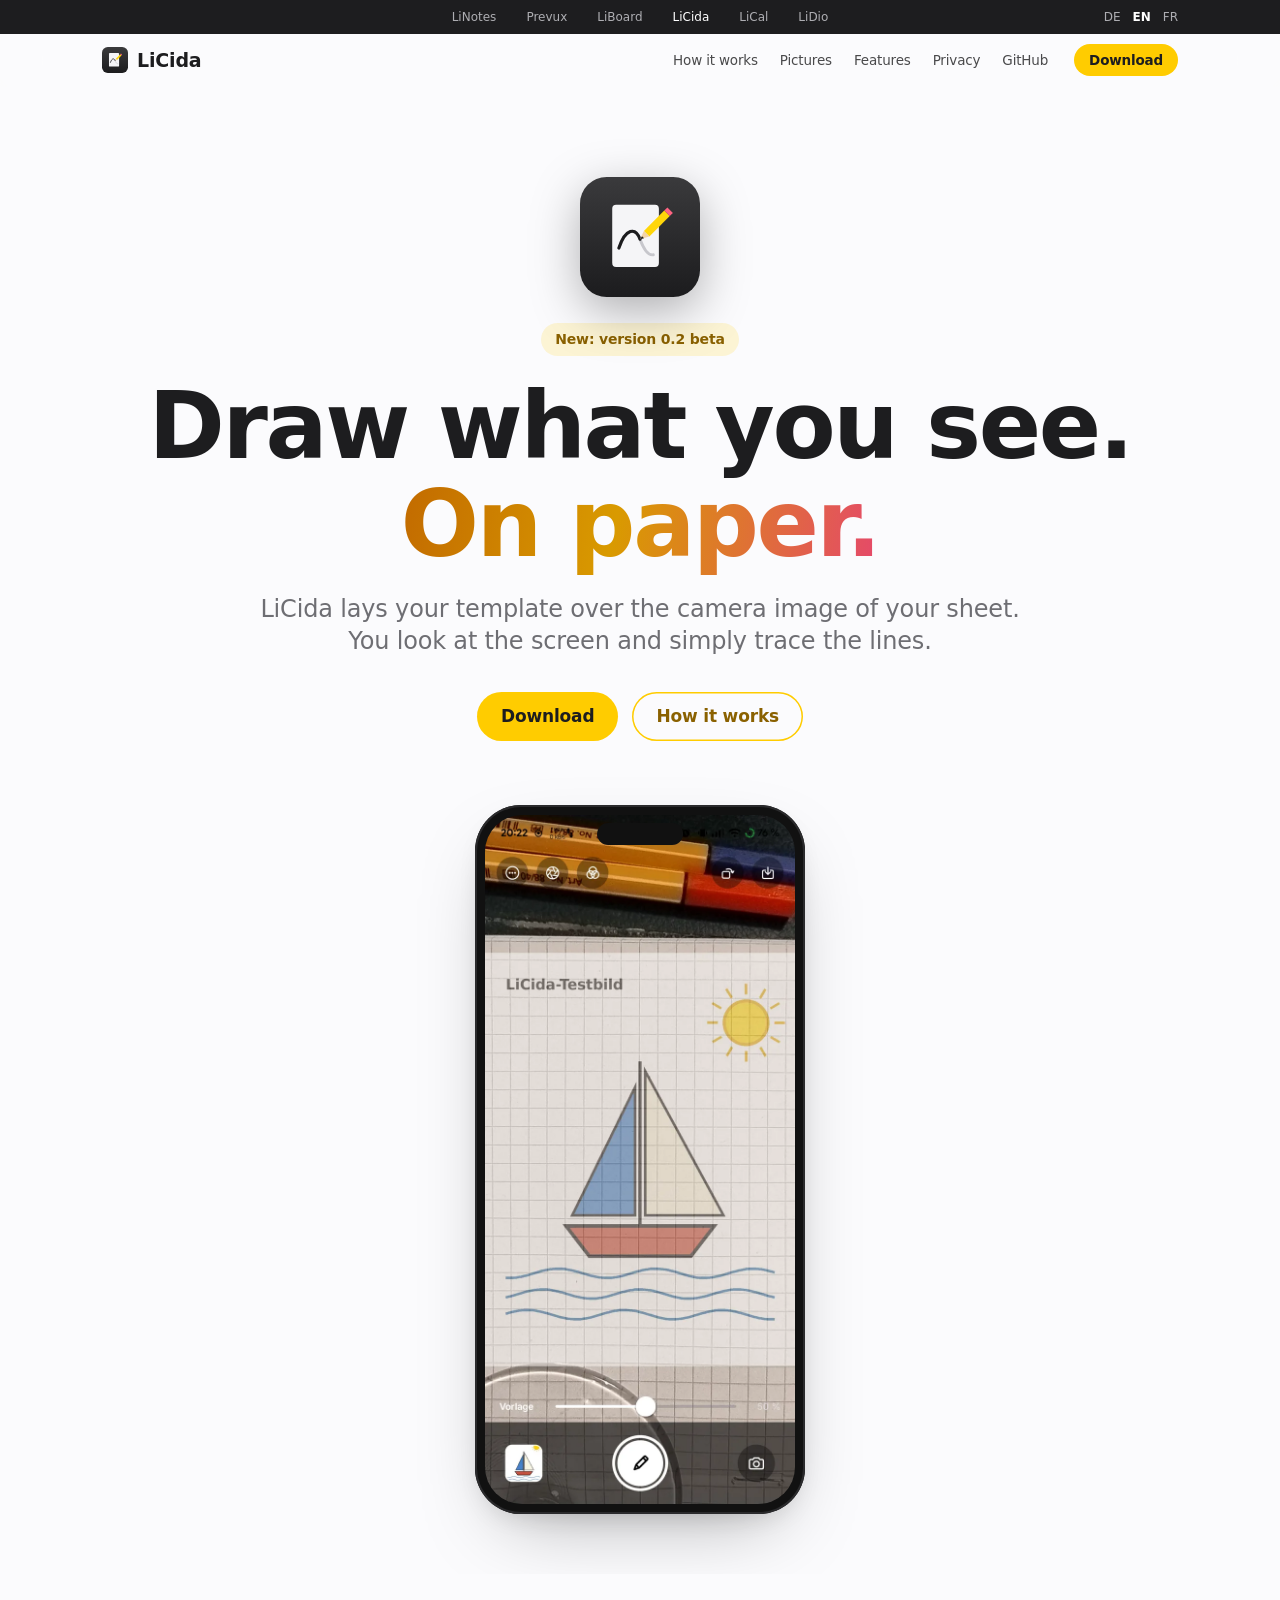
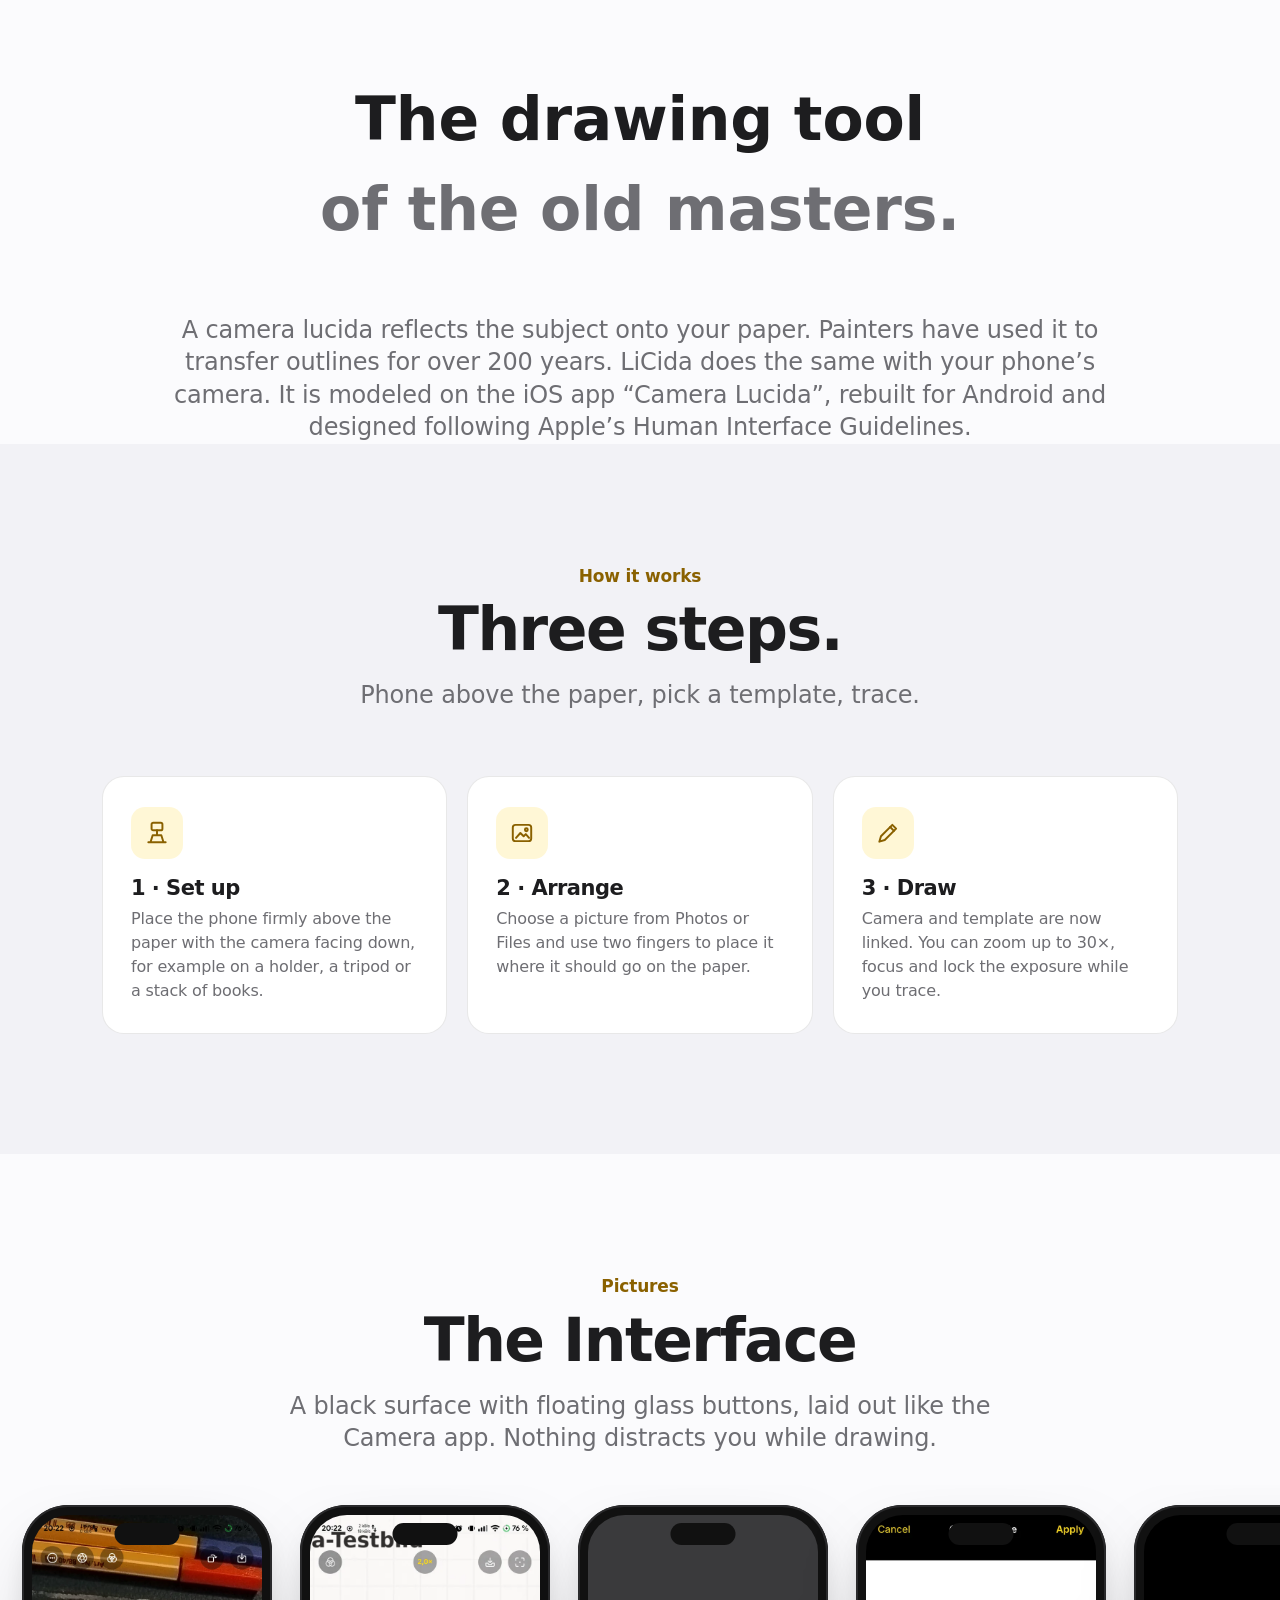
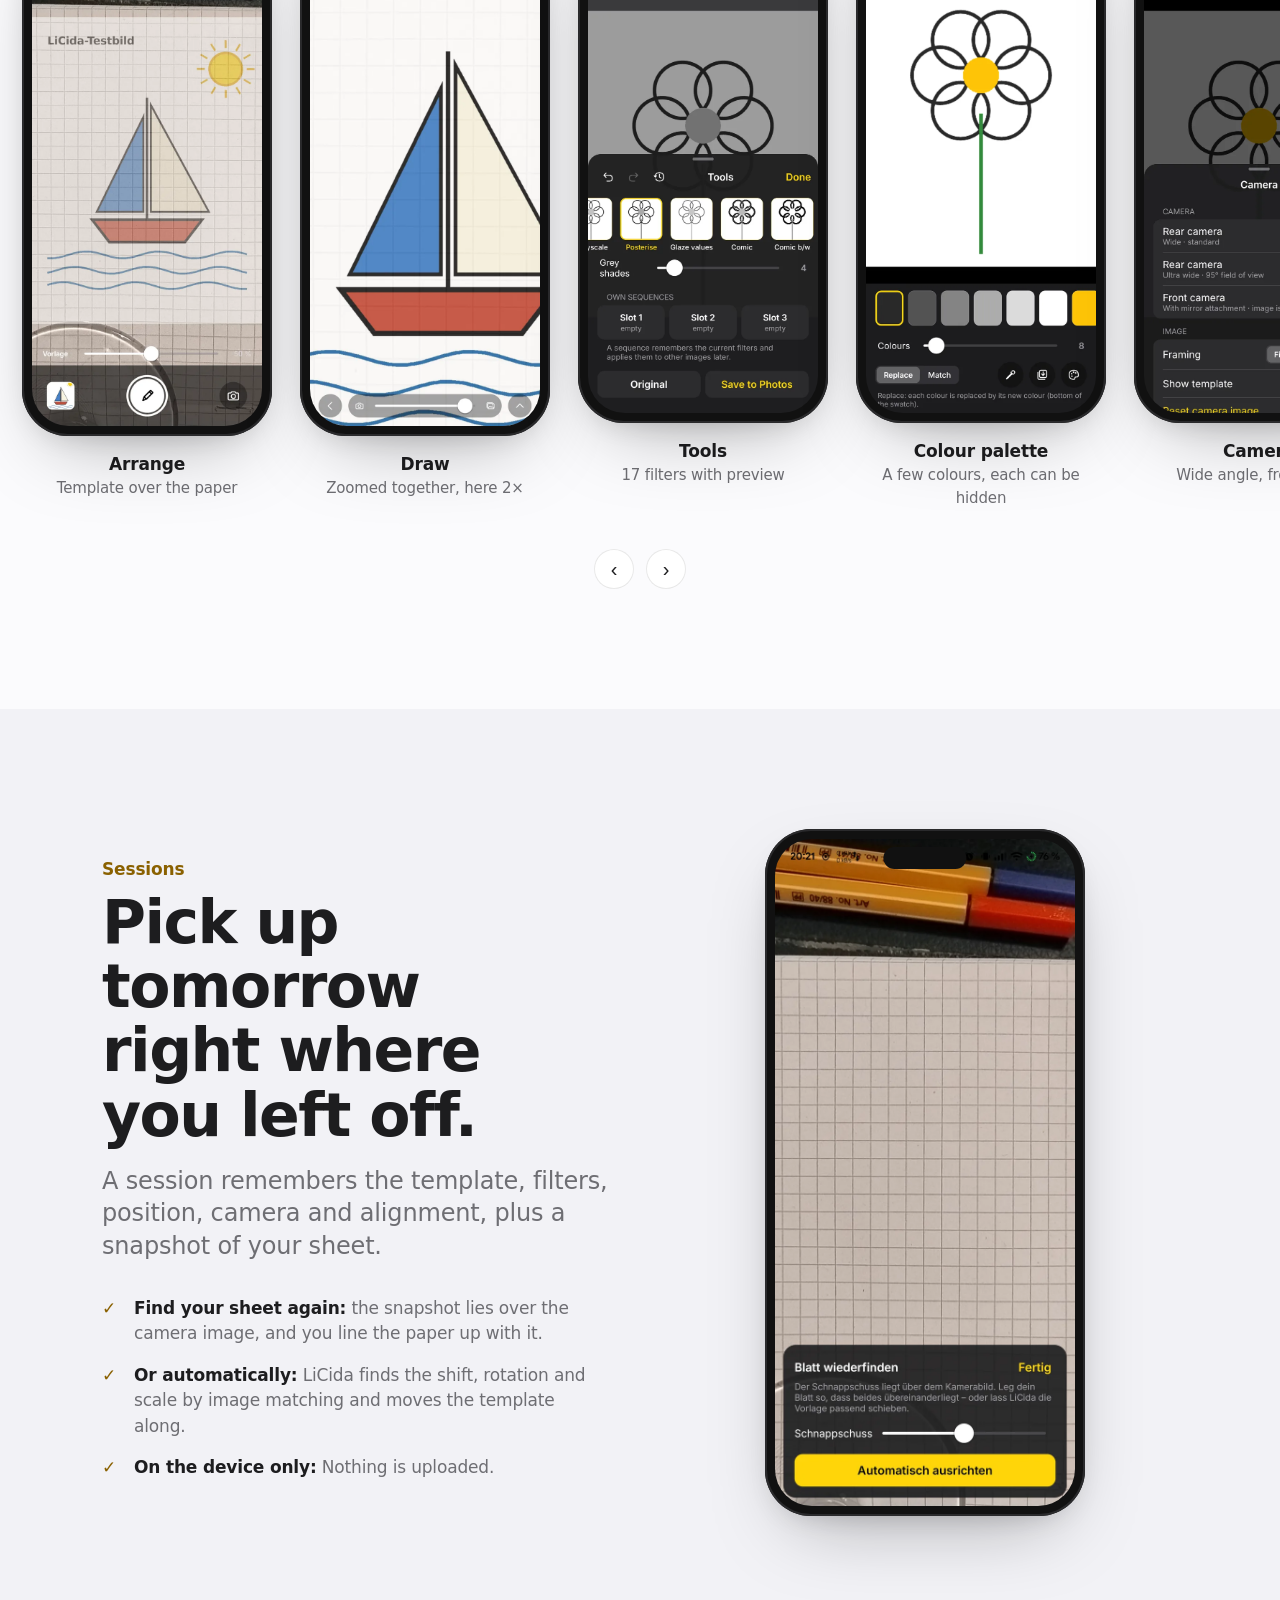
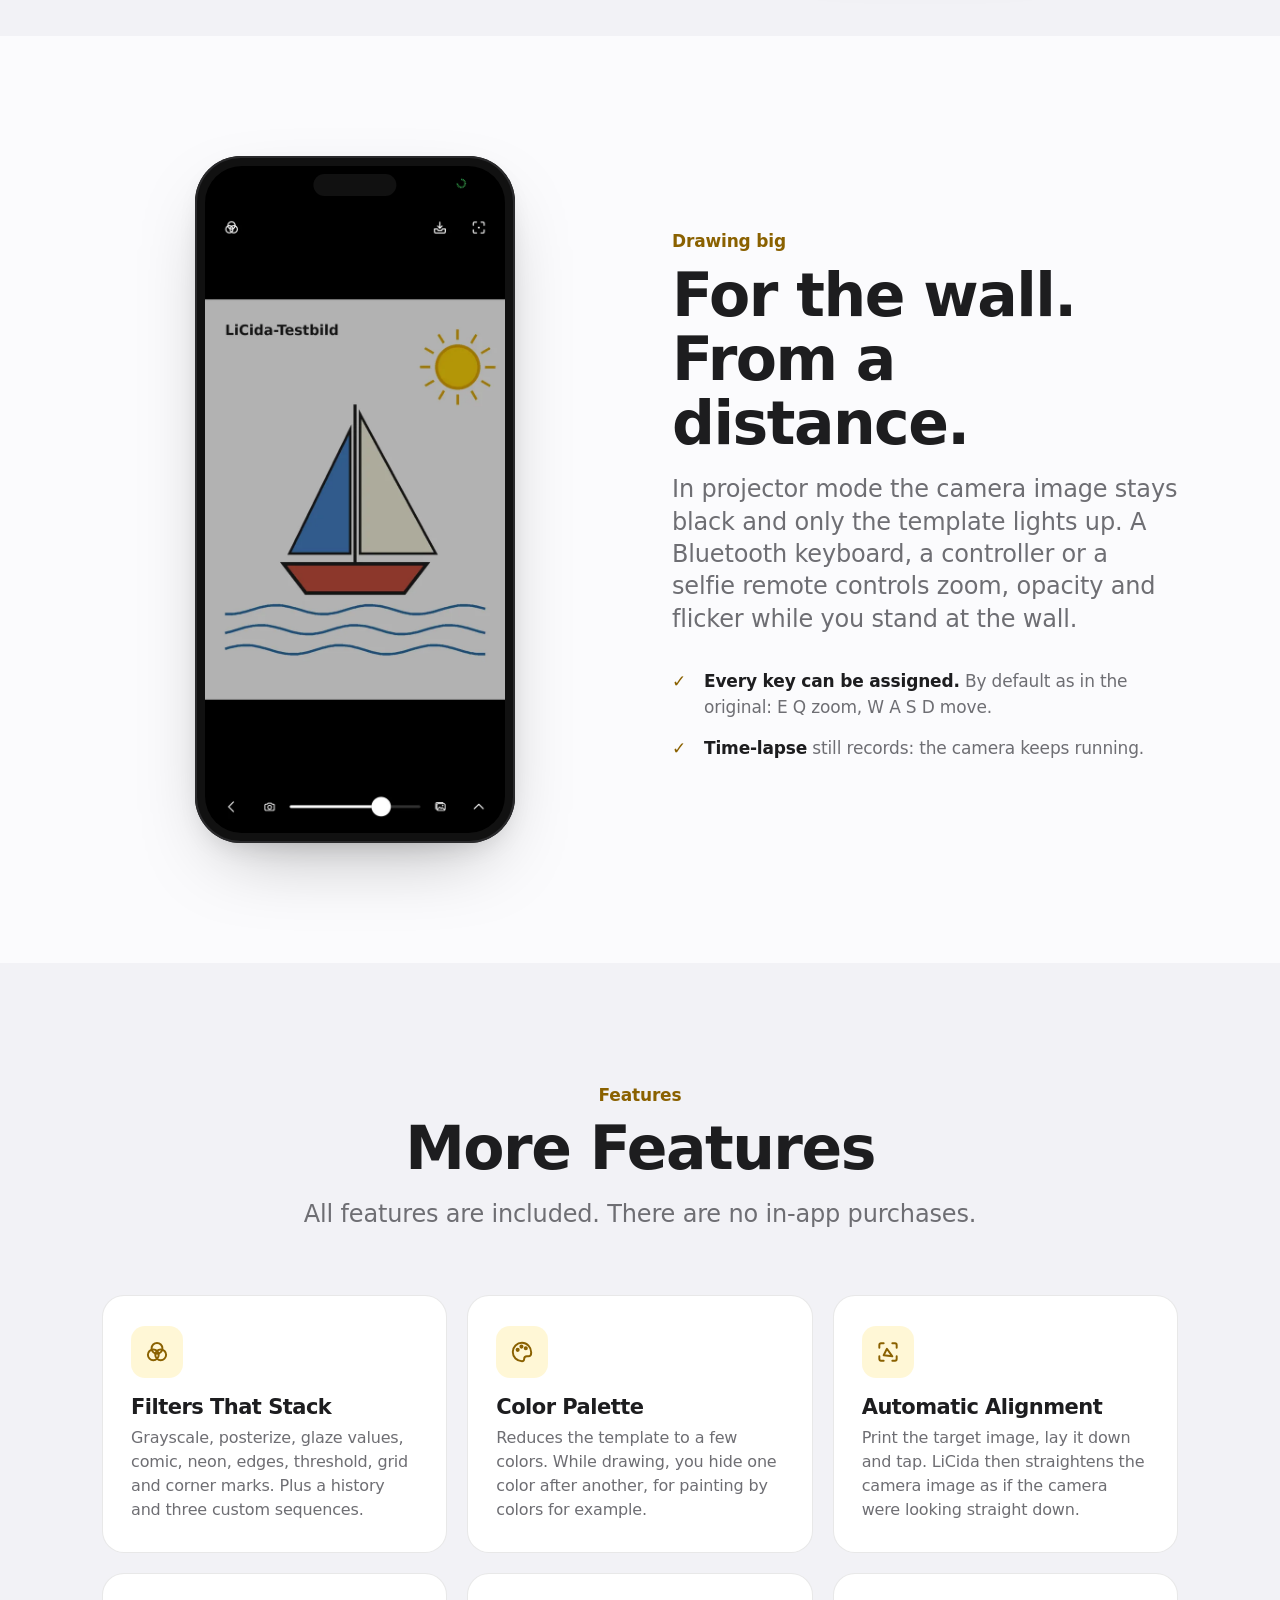
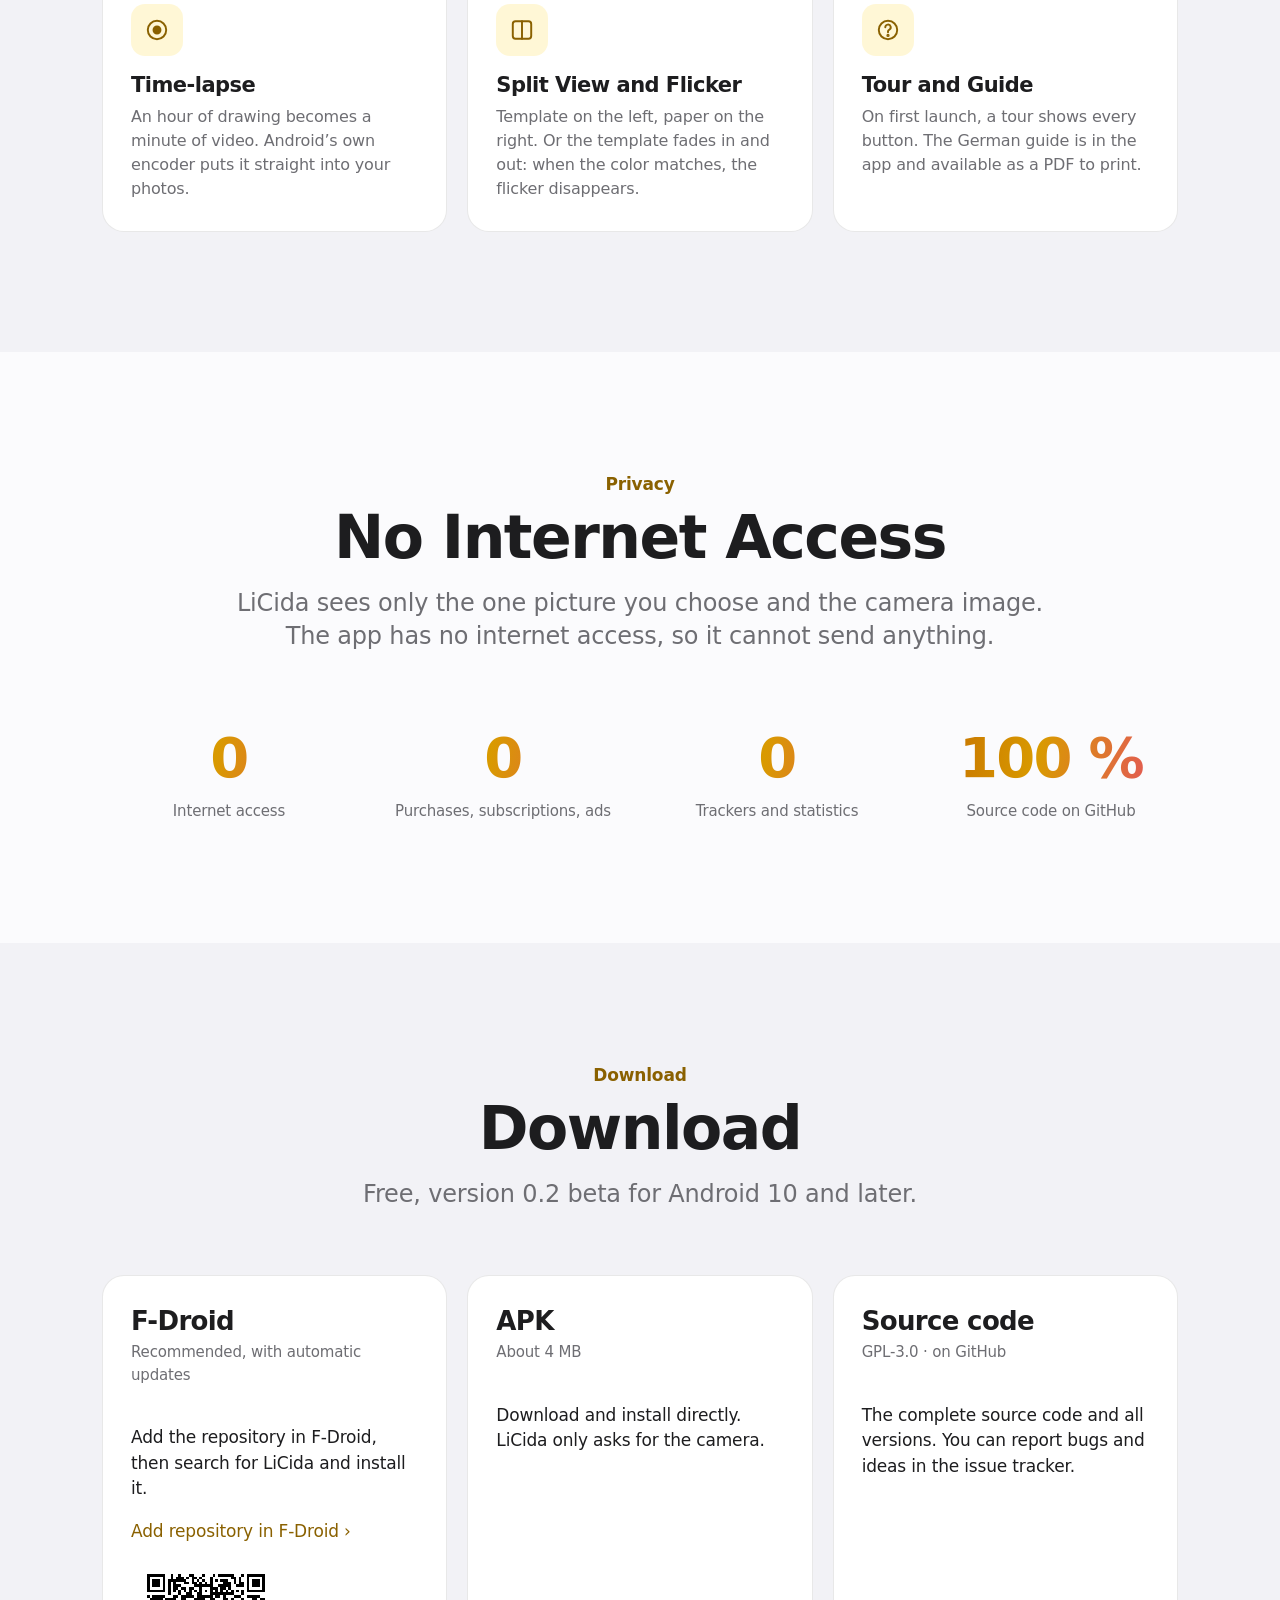
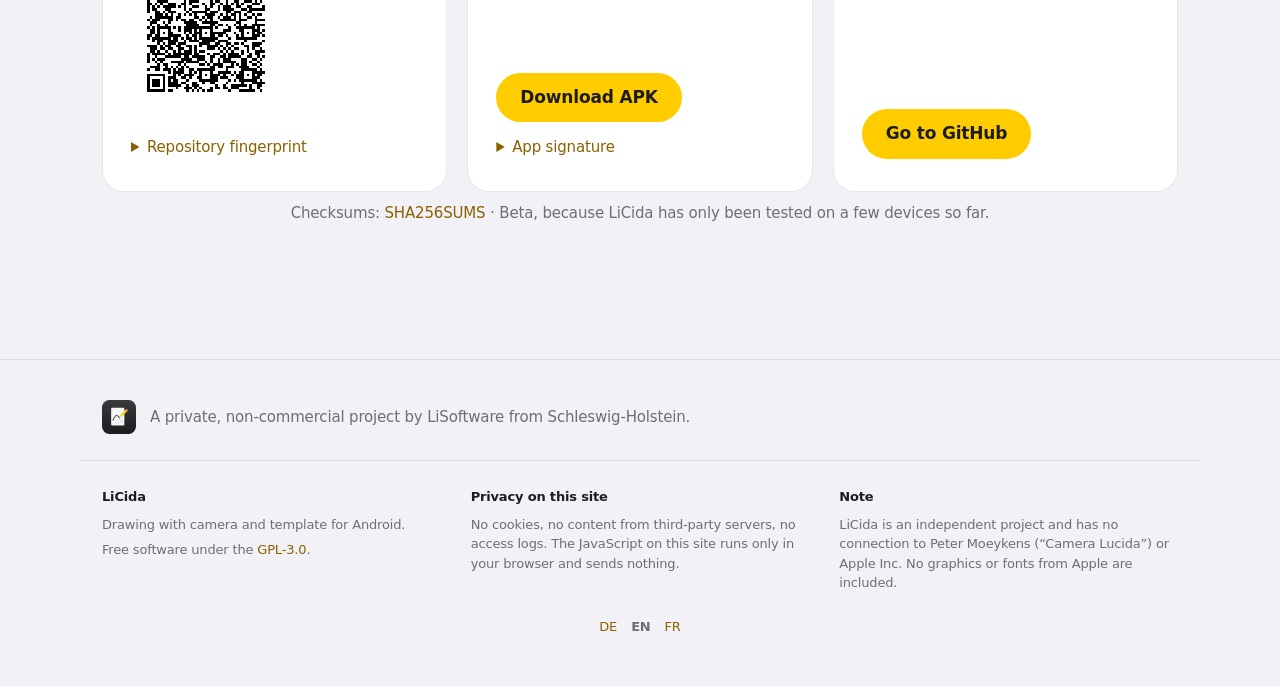
==== commit 85bd63d0: "Homepage ohne KI-Klang (Richards Befund 08.10.): keine Vorlagen-Floskeln und Seitenhiebe auf die iOS" ====
--- a/homepage/en/index.html
+++ b/homepage/en/index.html
@@ -4,7 +4,7 @@
 <meta charset="utf-8">
 <meta name="viewport" content="width=device-width, initial-scale=1, viewport-fit=cover">
 <title>LiCida – Drawing with camera and template</title>
-<meta name="description" content="LiCida lays your template over the camera image of your paper – you simply trace the lines. For Android, following Apple’s design guidelines, offline, without purchases and without internet permission.">
+<meta name="description" content="LiCida lays your template over the camera image of your paper, and you trace the lines. For Android, designed following Apple’s guidelines. The app has no internet access and no purchases.">
 <link rel="icon" href="../licida.svg" type="image/svg+xml">
 <link rel="stylesheet" href="../site.css">
 <!--lang--><link rel="alternate" hreflang="de" href="https://lisoftware.de/licida/"><link rel="alternate" hreflang="en" href="https://lisoftware.de/licida/en/"><link rel="alternate" hreflang="fr" href="https://lisoftware.de/licida/fr/">
@@ -55,7 +55,7 @@
     <h1 class="display reveal d1">Draw what you see.<br><span class="gradient-text">On paper.</span></h1>
     <p class="lead reveal d2">LiCida lays your template over the camera image of your sheet.<br>You look at the screen and simply trace the lines.</p>
     <div class="actions reveal d3">
-      <a class="btn" href="#laden">Download for free</a>
+      <a class="btn" href="#laden">Download</a>
       <a class="btn ghost" href="#so-gehts">How it works</a>
     </div>
     <div class="solo-phone reveal">
@@ -66,7 +66,7 @@
 
 <section class="wrap center" style="padding-top: 40px; max-width: 1000px">
   <p class="headline reveal">The drawing tool<br><span style="color: var(--muted)">of the old masters.</span></p>
-  <p class="lead reveal d1">A camera lucida mirrors the subject onto your paper – painters have used it to transfer outlines for over 200 years. LiCida does the same with your phone’s camera: modelled on the iOS app “Camera Lucida”, rebuilt for Android and designed following Apple’s Human Interface Guidelines.</p>
+  <p class="lead reveal d1">A camera lucida reflects the subject onto your paper. Painters have used it to transfer outlines for over 200 years. LiCida does the same with your phone’s camera. It is modeled on the iOS app “Camera Lucida”, rebuilt for Android and designed following Apple’s Human Interface Guidelines.</p>
 </section>
 
 <!-- HOW -->
@@ -78,9 +78,9 @@
       <p class="lead">Phone above the paper, pick a template, trace.</p>
     </div>
     <div class="tiles">
-      <div class="tile reveal"><div class="icon"><svg viewBox="0 0 24 24" fill="none" stroke="currentColor" stroke-width="1.8" stroke-linecap="round" stroke-linejoin="round"><rect x="7" y="2.5" width="10" height="7" rx="1.5"/><path d="M12 9.5V14M4 20.5h16M6 20.5l2-6.5h8l2 6.5"/></svg></div><h3>1 · Set up</h3><p>Place the phone firmly above the paper, camera facing down – on a holder, a tripod or a stack of books.</p></div>
+      <div class="tile reveal"><div class="icon"><svg viewBox="0 0 24 24" fill="none" stroke="currentColor" stroke-width="1.8" stroke-linecap="round" stroke-linejoin="round"><rect x="7" y="2.5" width="10" height="7" rx="1.5"/><path d="M12 9.5V14M4 20.5h16M6 20.5l2-6.5h8l2 6.5"/></svg></div><h3>1 · Set up</h3><p>Place the phone firmly above the paper with the camera facing down, for example on a holder, a tripod or a stack of books.</p></div>
       <div class="tile reveal d1"><div class="icon"><svg viewBox="0 0 24 24" fill="none" stroke="currentColor" stroke-width="1.8" stroke-linecap="round" stroke-linejoin="round"><rect x="3.5" y="4.5" width="17" height="15" rx="2.5"/><path d="M6.5 16.5l4-4.5 3 3 2-2 3 3.5"/><circle cx="16" cy="9" r="1.3"/></svg></div><h3>2 · Arrange</h3><p>Choose a picture from Photos or Files and use two fingers to place it where it should go on the paper.</p></div>
-      <div class="tile reveal d2"><div class="icon"><svg viewBox="0 0 24 24" fill="none" stroke="currentColor" stroke-width="1.8" stroke-linecap="round" stroke-linejoin="round"><path d="M4 20l1.5-5L16 4.5l3.5 3.5L9 18.5z"/><path d="M14 6.5l3.5 3.5"/></svg></div><h3>3 · Draw</h3><p>Camera and template are now linked. Zoom up to 30×, focus, lock exposure – and trace.</p></div>
+      <div class="tile reveal d2"><div class="icon"><svg viewBox="0 0 24 24" fill="none" stroke="currentColor" stroke-width="1.8" stroke-linecap="round" stroke-linejoin="round"><path d="M4 20l1.5-5L16 4.5l3.5 3.5L9 18.5z"/><path d="M14 6.5l3.5 3.5"/></svg></div><h3>3 · Draw</h3><p>Camera and template are now linked. You can zoom up to 30×, focus and lock the exposure while you trace.</p></div>
     </div>
   </div>
 </section>
@@ -89,8 +89,8 @@
 <section id="bilder">
   <div class="wrap section-head reveal" style="margin-bottom: 30px">
     <p class="eyebrow">Pictures</p>
-    <h2 class="headline">As tidy as the Camera.</h2>
-    <p class="lead">Black surface, floating glass buttons, everything in its place – and nothing to distract you while drawing.</p>
+    <h2 class="headline">The Interface</h2>
+    <p class="lead">A black surface with floating glass buttons, laid out like the Camera app. Nothing distracts you while drawing.</p>
   </div>
   <div class="carousel" id="pages">
     <figure><div class="phone"><img src="../img/einrichten.webp" alt="" loading="lazy"></div><figcaption>Arrange<span>Template over the paper</span></figcaption></figure>
@@ -113,11 +113,11 @@
       <div class="reveal">
         <p class="eyebrow">Sessions</p>
         <h2 class="headline">Pick up tomorrow<br>right where you left off.</h2>
-        <p class="lead">A session remembers the template, filters, position, camera and alignment – and a snapshot of your sheet.</p>
+        <p class="lead">A session remembers the template, filters, position, camera and alignment, plus a snapshot of your sheet.</p>
         <ul class="checks">
           <li><b>Find your sheet again:</b> the snapshot lies over the camera image, and you line the paper up with it.</li>
           <li><b>Or automatically:</b> LiCida finds the shift, rotation and scale by image matching and moves the template along.</li>
-          <li><b>Only on the device</b> – nothing is uploaded.</li>
+          <li><b>On the device only:</b> Nothing is uploaded.</li>
         </ul>
       </div>
       <div class="reveal d1" style="max-width: 320px; margin: 0 auto">
@@ -134,9 +134,9 @@
       <div class="reveal">
         <p class="eyebrow">Drawing big</p>
         <h2 class="headline">For the wall.<br>From a distance.</h2>
-        <p class="lead">In projector mode the camera image stays black – only the template glows. A Bluetooth keyboard, a controller or a selfie remote controls zoom, opacity and flicker while you stand at the wall.</p>
+        <p class="lead">In projector mode the camera image stays black and only the template lights up. A Bluetooth keyboard, a controller or a selfie remote controls zoom, opacity and flicker while you stand at the wall.</p>
         <ul class="checks">
-          <li><b>Every key can be assigned</b> – default as in the original: E Q to zoom, W A S D to move.</li>
+          <li><b>Every key can be assigned.</b> By default as in the original: E Q zoom, W A S D move.</li>
           <li><b>Time-lapse</b> still records: the camera keeps running.</li>
         </ul>
       </div>
@@ -152,16 +152,16 @@
   <div class="wrap">
     <div class="section-head reveal">
       <p class="eyebrow">Features</p>
-      <h2 class="headline">And so much more.</h2>
-      <p class="lead">The features of the iOS app – without a single purchase.</p>
+      <h2 class="headline">More Features</h2>
+      <p class="lead">All features are included. There are no in-app purchases.</p>
     </div>
     <div class="tiles">
-      <div class="tile reveal"><div class="icon"><svg viewBox="0 0 24 24" fill="none" stroke="currentColor" stroke-width="1.8" stroke-linecap="round" stroke-linejoin="round"><circle cx="12" cy="8.6" r="5"/><circle cx="8.6" cy="14.6" r="5"/><circle cx="15.4" cy="14.6" r="5"/></svg></div><h3>Filters that stack</h3><p>Greyscale, posterise, value studies, comic, neon, edges, threshold, grid, corner marks – with history and three custom chains.</p></div>
-      <div class="tile reveal d1"><div class="icon"><svg viewBox="0 0 24 24" fill="none" stroke="currentColor" stroke-width="1.8" stroke-linecap="round" stroke-linejoin="round"><path d="M12 3.5a8.5 8.5 0 1 0 0 17c1.4 0 2-1 2-2 0-1.4 1.1-2.5 2.5-2.5H18c1.7 0 2.5-1.6 2.5-3.5 0-5-3.8-9-8.5-9z"/><circle cx="8" cy="10" r="1"/><circle cx="11.5" cy="7" r="1"/><circle cx="15.5" cy="8.5" r="1"/></svg></div><h3>Colour palette</h3><p>Reduces the template to a few colours. While drawing you hide colour after colour – ideal for painting.</p></div>
-      <div class="tile reveal d2"><div class="icon"><svg viewBox="0 0 24 24" fill="none" stroke="currentColor" stroke-width="1.8" stroke-linecap="round" stroke-linejoin="round"><path d="M4 8V5.5A1.5 1.5 0 0 1 5.5 4H8M16 4h2.5A1.5 1.5 0 0 1 20 5.5V8M20 16v2.5a1.5 1.5 0 0 1-1.5 1.5H16M8 20H5.5A1.5 1.5 0 0 1 4 18.5V16"/><path d="M8 15l3-6 5 7z"/></svg></div><h3>Automatic alignment</h3><p>Print the target sheet, lay it down, tap – LiCida straightens the camera image as if the camera were looking straight down. A purchase in the iOS app, simply included here.</p></div>
-      <div class="tile reveal"><div class="icon"><svg viewBox="0 0 24 24" fill="none" stroke="currentColor" stroke-width="1.8" stroke-linecap="round" stroke-linejoin="round"><circle cx="12" cy="12" r="8.5"/><circle cx="12" cy="12" r="3.2" fill="currentColor"/></svg></div><h3>Time-lapse</h3><p>An hour of drawing becomes a minute of video – with Android’s own encoder, straight into your photos.</p></div>
-      <div class="tile reveal d1"><div class="icon"><svg viewBox="0 0 24 24" fill="none" stroke="currentColor" stroke-width="1.8" stroke-linecap="round" stroke-linejoin="round"><rect x="3.5" y="4" width="17" height="16" rx="2.5"/><path d="M12 4v16"/></svg></div><h3>Split view and flicker</h3><p>Template on the left, paper on the right – or the template fades in and out. When the colour is right, the flicker disappears.</p></div>
-      <div class="tile reveal d2"><div class="icon"><svg viewBox="0 0 24 24" fill="none" stroke="currentColor" stroke-width="1.8" stroke-linecap="round" stroke-linejoin="round"><circle cx="12" cy="12" r="8.5"/><path d="M9.5 9.5a2.5 2.5 0 1 1 3.5 2.3c-.6.3-1 .8-1 1.5v.7"/><circle cx="12" cy="17" r=".6" fill="currentColor"/></svg></div><h3>Tour and guide</h3><p>On first launch a tour shows every button. The guide is in the app – and as a PDF to print (currently in German).</p></div>
+      <div class="tile reveal"><div class="icon"><svg viewBox="0 0 24 24" fill="none" stroke="currentColor" stroke-width="1.8" stroke-linecap="round" stroke-linejoin="round"><circle cx="12" cy="8.6" r="5"/><circle cx="8.6" cy="14.6" r="5"/><circle cx="15.4" cy="14.6" r="5"/></svg></div><h3>Filters That Stack</h3><p>Grayscale, posterize, glaze values, comic, neon, edges, threshold, grid and corner marks. Plus a history and three custom sequences.</p></div>
+      <div class="tile reveal d1"><div class="icon"><svg viewBox="0 0 24 24" fill="none" stroke="currentColor" stroke-width="1.8" stroke-linecap="round" stroke-linejoin="round"><path d="M12 3.5a8.5 8.5 0 1 0 0 17c1.4 0 2-1 2-2 0-1.4 1.1-2.5 2.5-2.5H18c1.7 0 2.5-1.6 2.5-3.5 0-5-3.8-9-8.5-9z"/><circle cx="8" cy="10" r="1"/><circle cx="11.5" cy="7" r="1"/><circle cx="15.5" cy="8.5" r="1"/></svg></div><h3>Color Palette</h3><p>Reduces the template to a few colors. While drawing, you hide one color after another, for painting by colors for example.</p></div>
+      <div class="tile reveal d2"><div class="icon"><svg viewBox="0 0 24 24" fill="none" stroke="currentColor" stroke-width="1.8" stroke-linecap="round" stroke-linejoin="round"><path d="M4 8V5.5A1.5 1.5 0 0 1 5.5 4H8M16 4h2.5A1.5 1.5 0 0 1 20 5.5V8M20 16v2.5a1.5 1.5 0 0 1-1.5 1.5H16M8 20H5.5A1.5 1.5 0 0 1 4 18.5V16"/><path d="M8 15l3-6 5 7z"/></svg></div><h3>Automatic Alignment</h3><p>Print the target image, lay it down and tap. LiCida then straightens the camera image as if the camera were looking straight down.</p></div>
+      <div class="tile reveal"><div class="icon"><svg viewBox="0 0 24 24" fill="none" stroke="currentColor" stroke-width="1.8" stroke-linecap="round" stroke-linejoin="round"><circle cx="12" cy="12" r="8.5"/><circle cx="12" cy="12" r="3.2" fill="currentColor"/></svg></div><h3>Time-lapse</h3><p>An hour of drawing becomes a minute of video. Android’s own encoder puts it straight into your photos.</p></div>
+      <div class="tile reveal d1"><div class="icon"><svg viewBox="0 0 24 24" fill="none" stroke="currentColor" stroke-width="1.8" stroke-linecap="round" stroke-linejoin="round"><rect x="3.5" y="4" width="17" height="16" rx="2.5"/><path d="M12 4v16"/></svg></div><h3>Split View and Flicker</h3><p>Template on the left, paper on the right. Or the template fades in and out: when the color matches, the flicker disappears.</p></div>
+      <div class="tile reveal d2"><div class="icon"><svg viewBox="0 0 24 24" fill="none" stroke="currentColor" stroke-width="1.8" stroke-linecap="round" stroke-linejoin="round"><circle cx="12" cy="12" r="8.5"/><path d="M9.5 9.5a2.5 2.5 0 1 1 3.5 2.3c-.6.3-1 .8-1 1.5v.7"/><circle cx="12" cy="17" r=".6" fill="currentColor"/></svg></div><h3>Tour and Guide</h3><p>On first launch, a tour shows every button. The German guide is in the app and available as a PDF to print.</p></div>
     </div>
   </div>
 </section>
@@ -171,14 +171,14 @@
   <div class="wrap">
     <div class="section-head reveal">
       <p class="eyebrow">Privacy</p>
-      <h2 class="headline">Your pictures<br>stay with you.</h2>
-      <p class="lead">LiCida only sees the one picture you choose, and the camera. Technically it cannot send anything.</p>
+      <h2 class="headline">No Internet Access</h2>
+      <p class="lead">LiCida sees only the one picture you choose and the camera image. The app has no internet access, so it cannot send anything.</p>
     </div>
     <div class="facts">
-      <div class="reveal"><div class="num gradient-text">0</div><div class="lbl">internet permissions</div></div>
-      <div class="reveal d1"><div class="num gradient-text">0</div><div class="lbl">purchases, subscriptions, ads</div></div>
-      <div class="reveal d2"><div class="num gradient-text">0</div><div class="lbl">trackers and statistics</div></div>
-      <div class="reveal d3"><div class="num gradient-text">100 %</div><div class="lbl">open source code</div></div>
+      <div class="reveal"><div class="num gradient-text">0</div><div class="lbl">Internet access</div></div>
+      <div class="reveal d1"><div class="num gradient-text">0</div><div class="lbl">Purchases, subscriptions, ads</div></div>
+      <div class="reveal d2"><div class="num gradient-text">0</div><div class="lbl">Trackers and statistics</div></div>
+      <div class="reveal d3"><div class="num gradient-text">100 %</div><div class="lbl">Source code on GitHub</div></div>
     </div>
   </div>
 </section>
@@ -188,13 +188,13 @@
   <div class="wrap">
     <div class="section-head reveal">
       <p class="eyebrow">Download</p>
-      <h2 class="headline">Get started. For free.</h2>
-      <p class="lead">Version 0.2 beta for Android 10 and newer.</p>
+      <h2 class="headline">Download</h2>
+      <p class="lead">Free, version 0.2 beta for Android 10 and later.</p>
     </div>
     <div class="downloads">
       <div class="download reveal">
         <h3>F-Droid</h3>
-        <div class="meta">Recommended – updates arrive automatically</div>
+        <div class="meta">Recommended, with automatic updates</div>
         <div class="grow">
           <p>Add the repository in F-Droid, then search for LiCida and install it.</p>
           <a href="fdroidrepos://volkskamera.goip.de/fdroid/repo?fingerprint=8DA9DEF44C65856A1B098DB7BF876D48514997EF17C7256E23E91EAC6C486500">Add repository in F-Droid ›</a>
@@ -219,12 +219,11 @@
         <h3>Source code</h3>
         <div class="meta">GPL-3.0 · on GitHub</div>
         <div class="grow">
-          <p>Every line open to inspect, all versions available to download. Bugs or ideas are welcome in the issue tracker.</p>
+          <p>The complete source code and all versions. You can report bugs and ideas in the issue tracker.</p>
         </div>
         <a class="btn" href="https://github.com/veritasX1/LiCida">Go to GitHub</a>
       </div>
     </div>
-    <p class="center reveal" style="margin-top: 50px; font-size: 19px; font-weight: 600">Developed by LiSoftware in Schleswig-Holstein.</p>
     <p class="center" style="margin-top: 10px; color: var(--muted); font-size: 15px">Checksums: <a href="../download/SHA256SUMS">SHA256SUMS</a> · Beta, because LiCida has only been tested on a few devices so far.</p>
   </div>
 </section>
@@ -234,12 +233,12 @@
 <footer>
   <div class="wrap made">
     <img src="../licida.svg" alt="" width="34" height="34">
-    <p><b>Made in Schleswig-Holstein.</b><br>By LiSoftware – between the North Sea and the Baltic.</p>
+    <p>A private, non-commercial project by LiSoftware from Schleswig-Holstein.</p>
   </div>
   <div class="wrap cols">
     <div>
       <h4>LiCida</h4>
-      <p>Drawing with camera and template for Android. A private, non-commercial project by LiSoftware.</p>
+      <p>Drawing with camera and template for Android.</p>
       <p>Free software under the <a href="https://github.com/veritasX1/LiCida/blob/main/LICENSE">GPL-3.0</a>.</p>
     </div>
     <div>
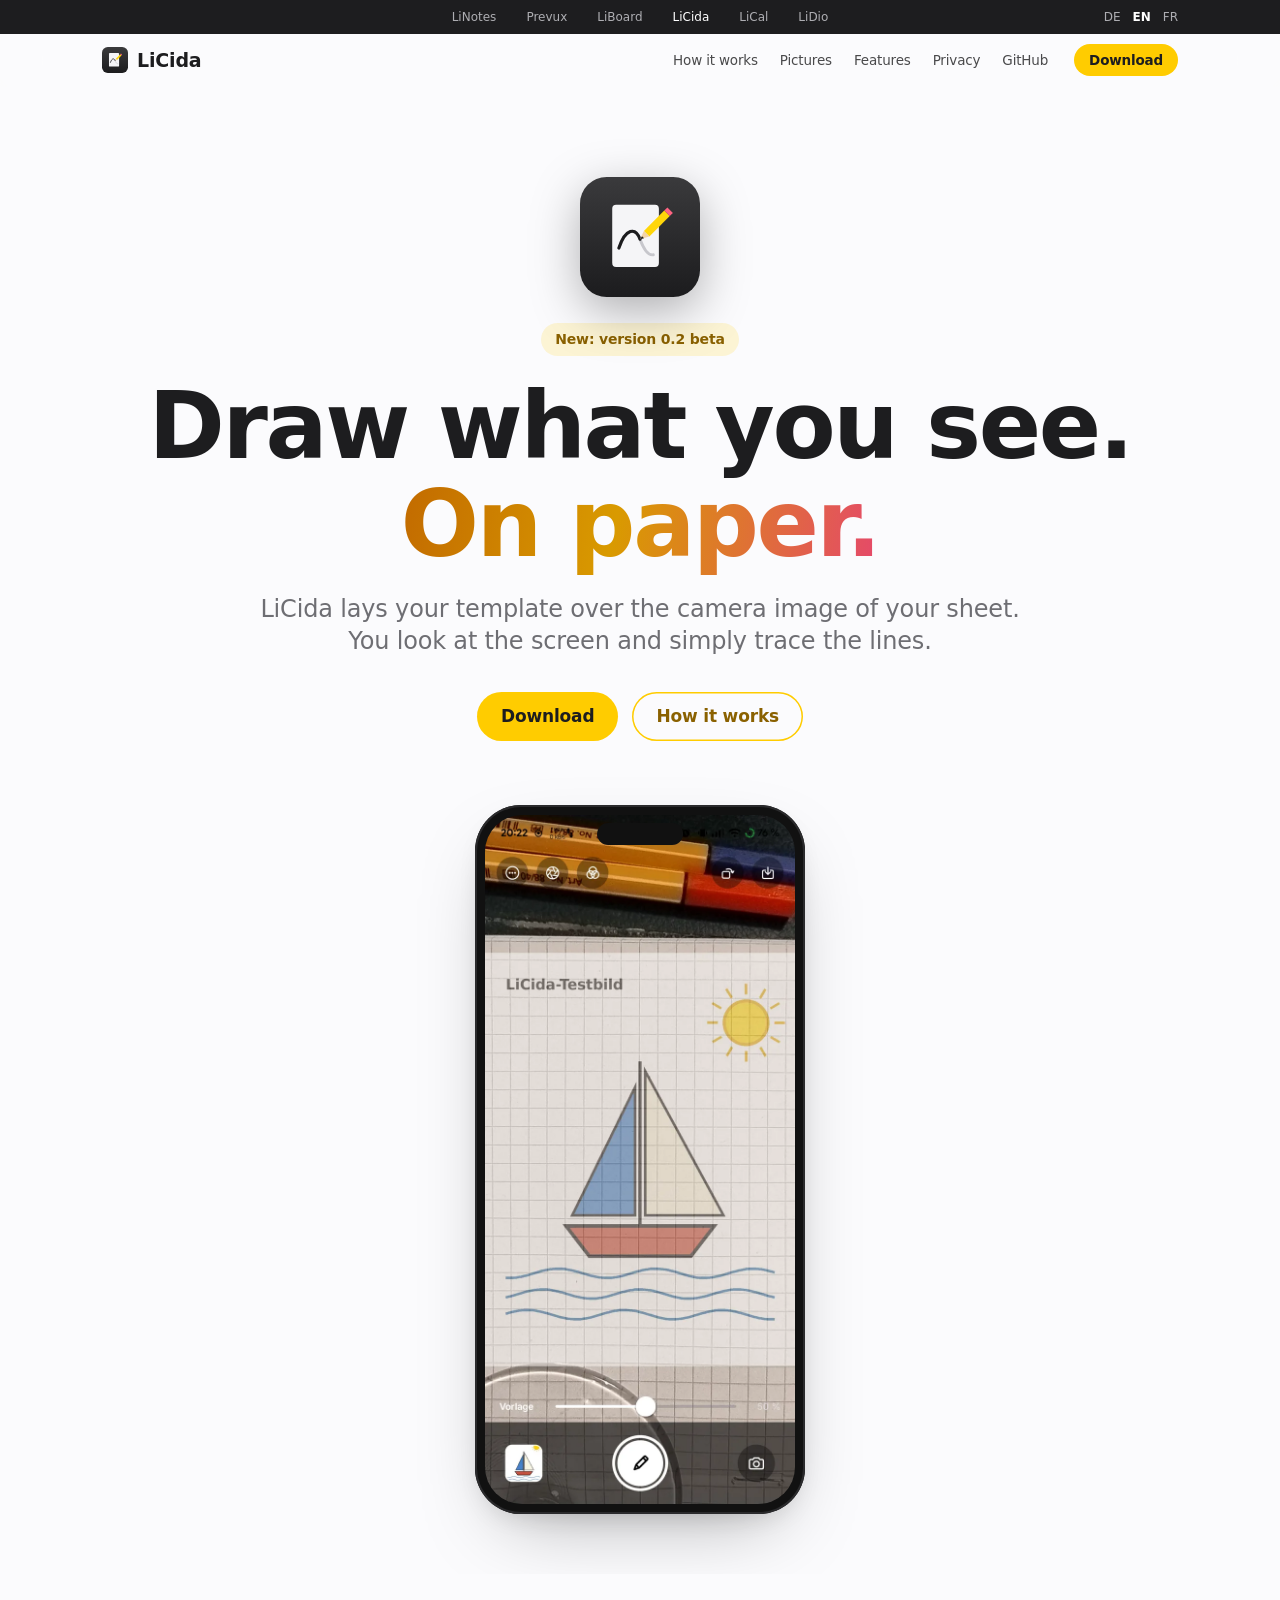
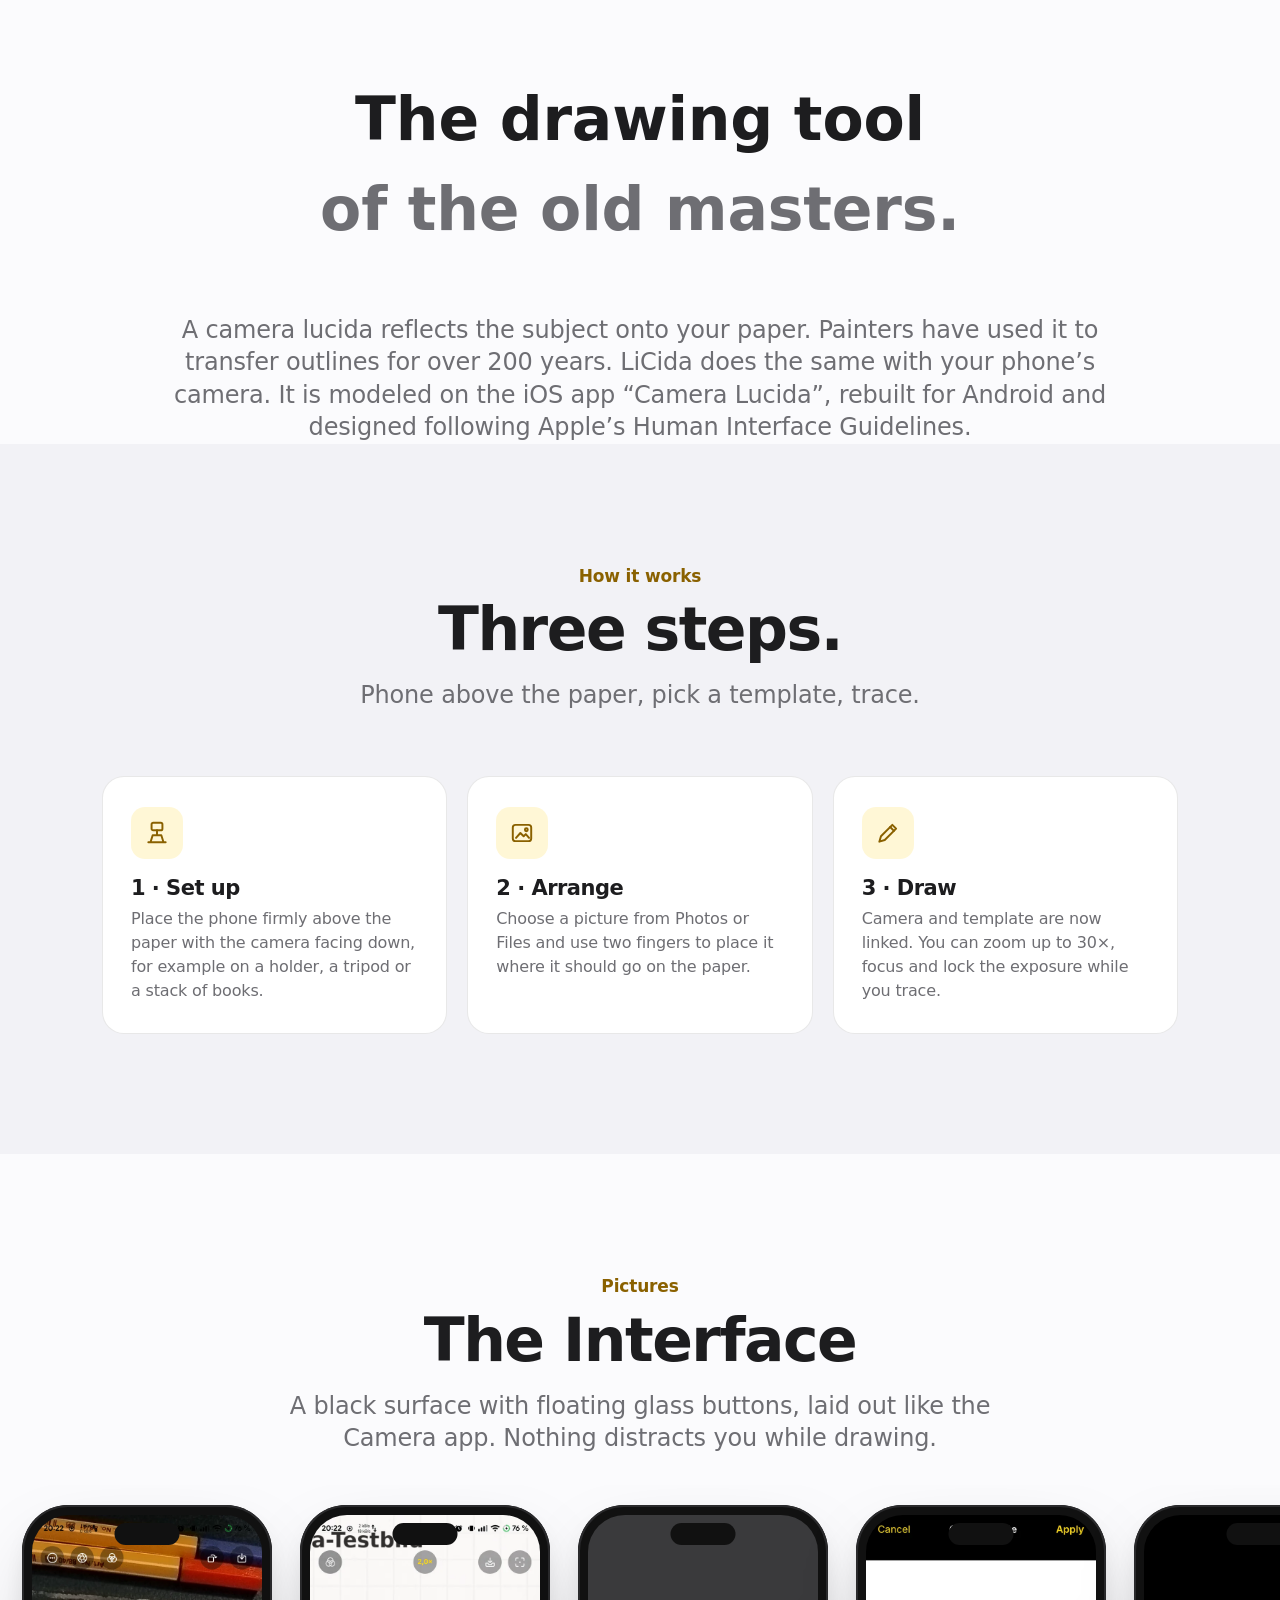
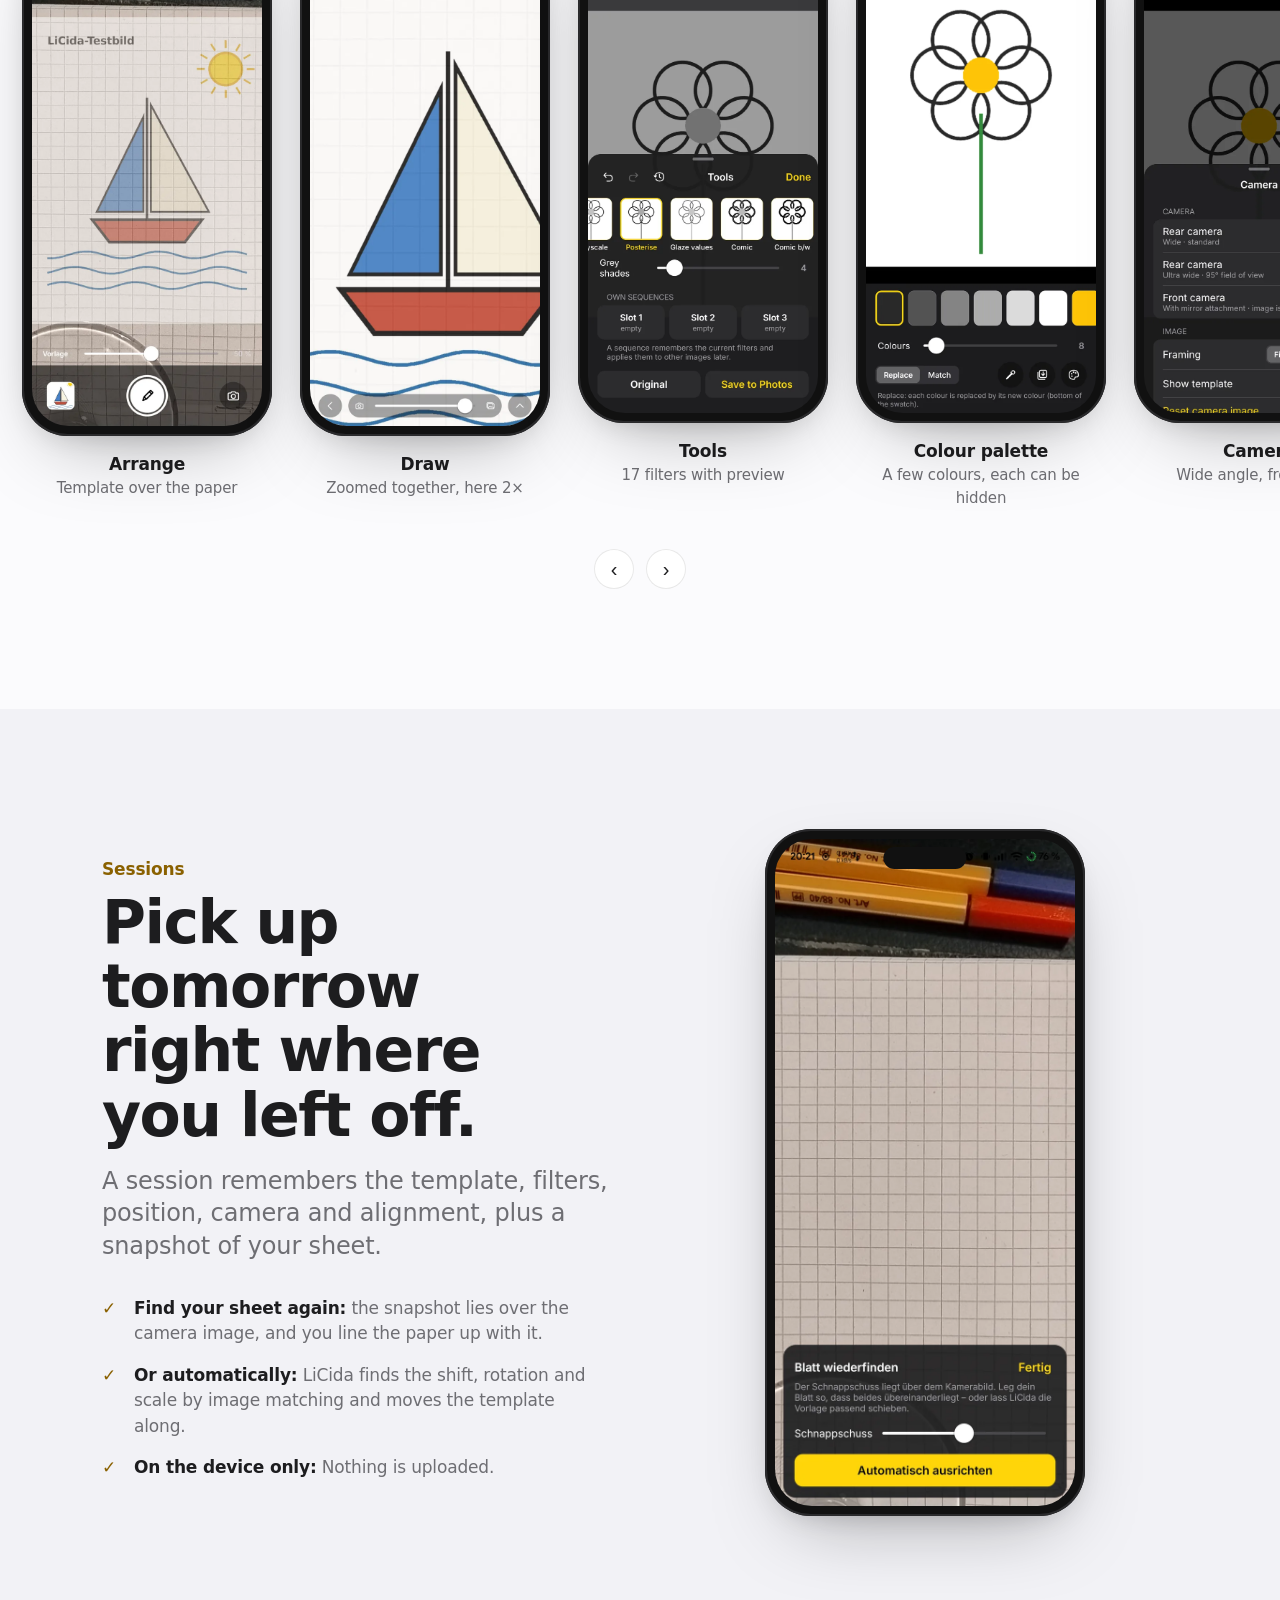
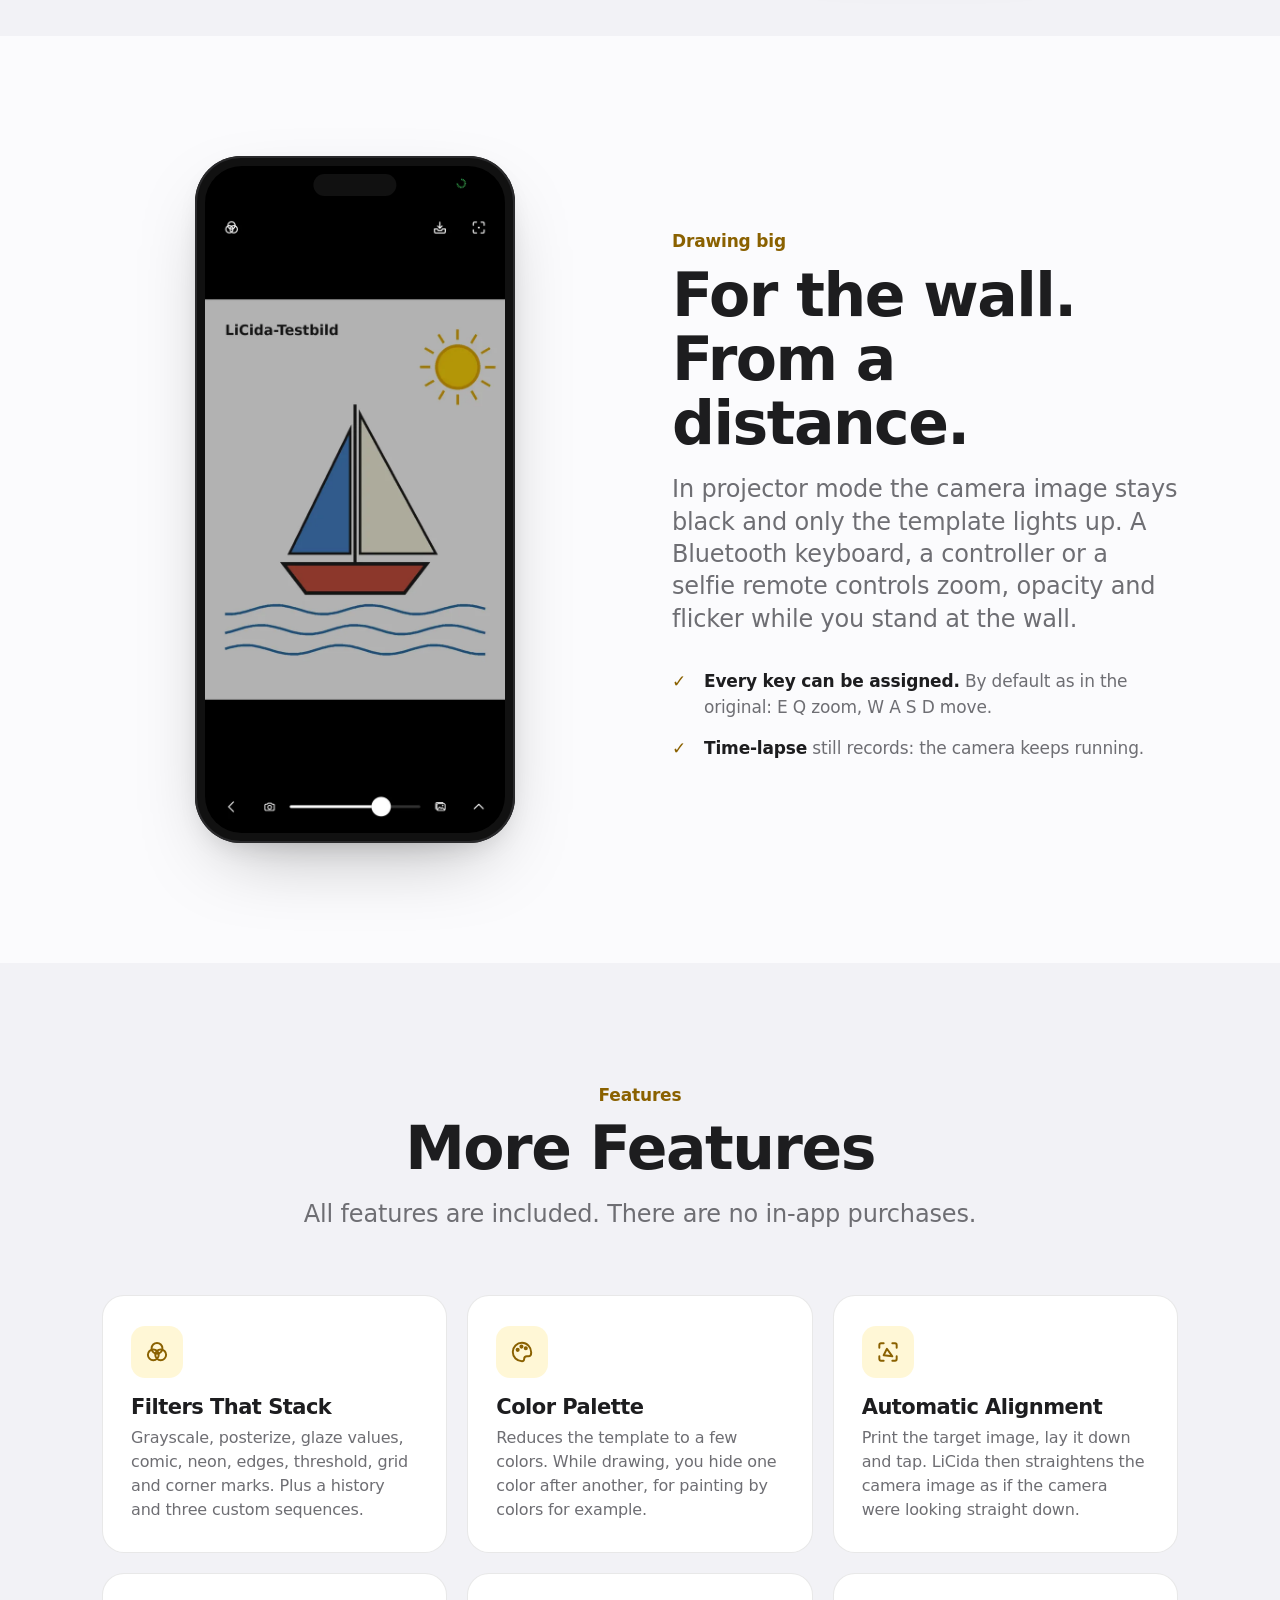
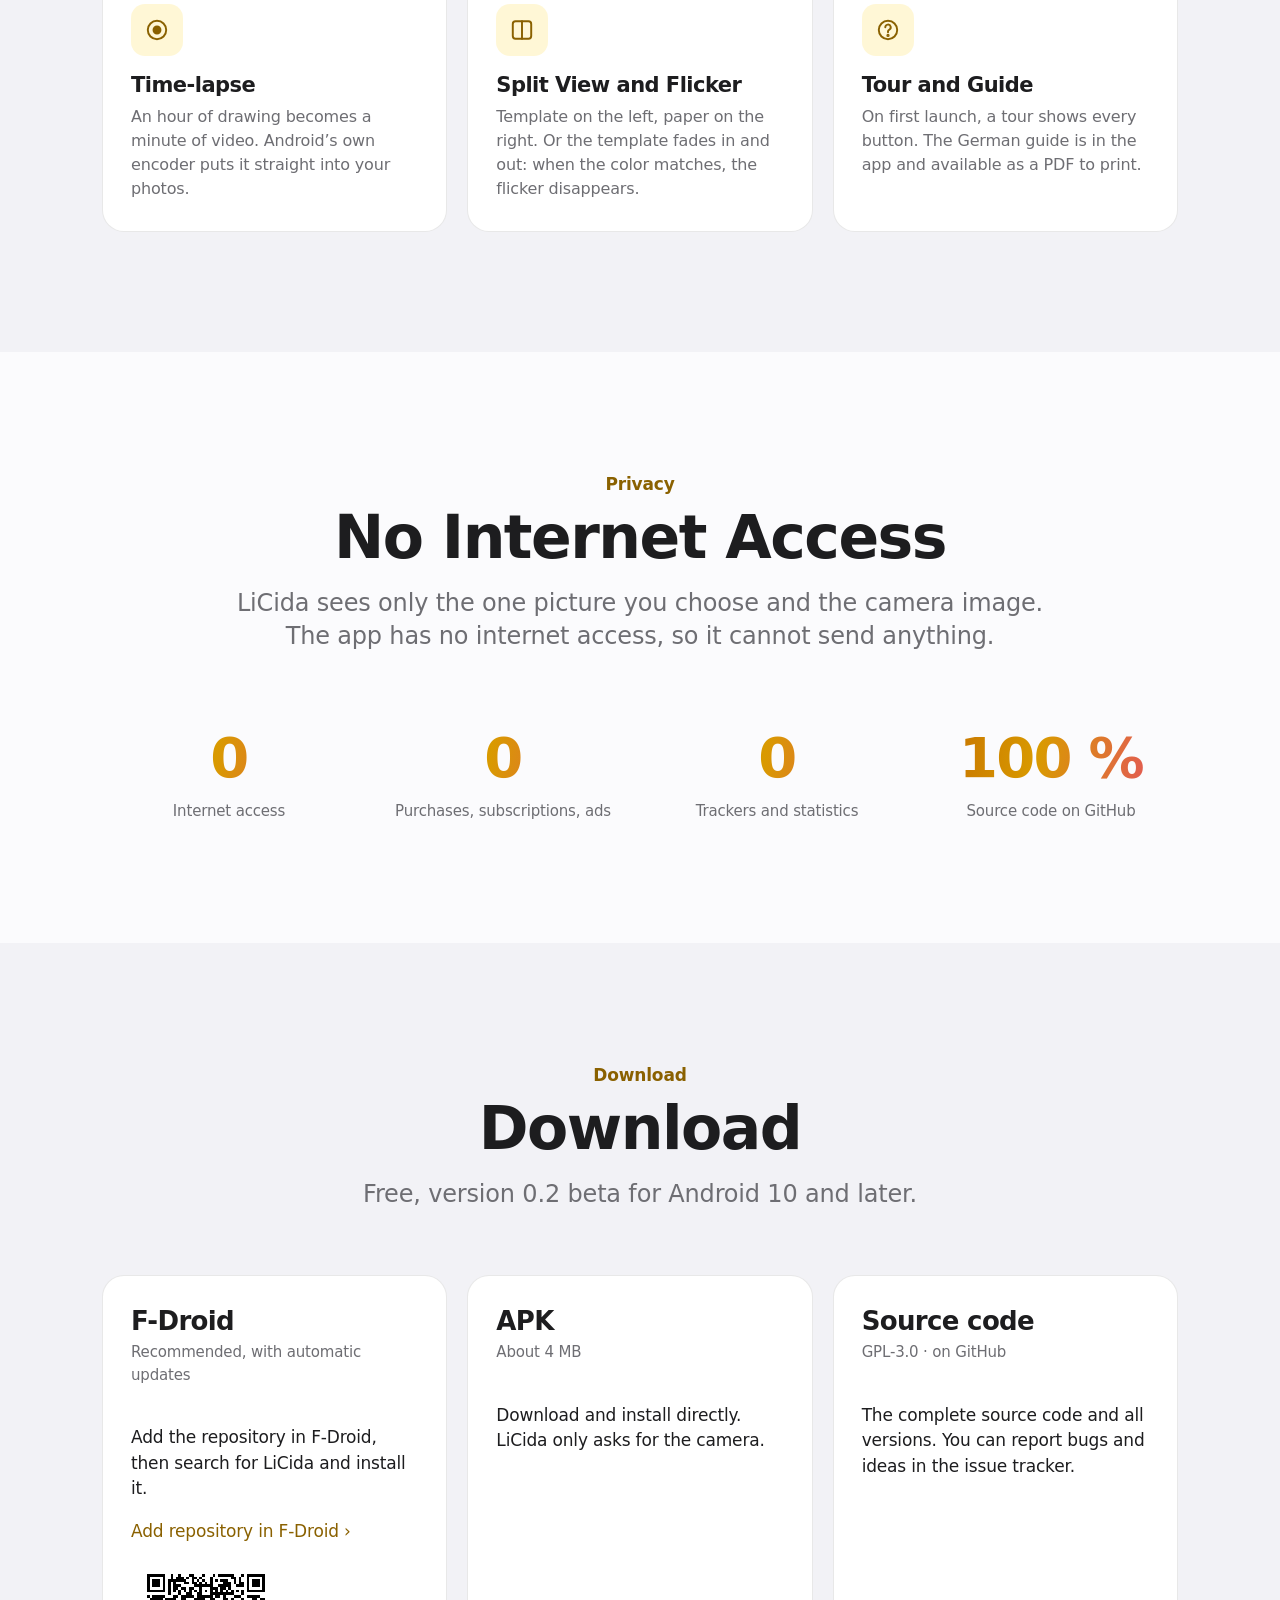
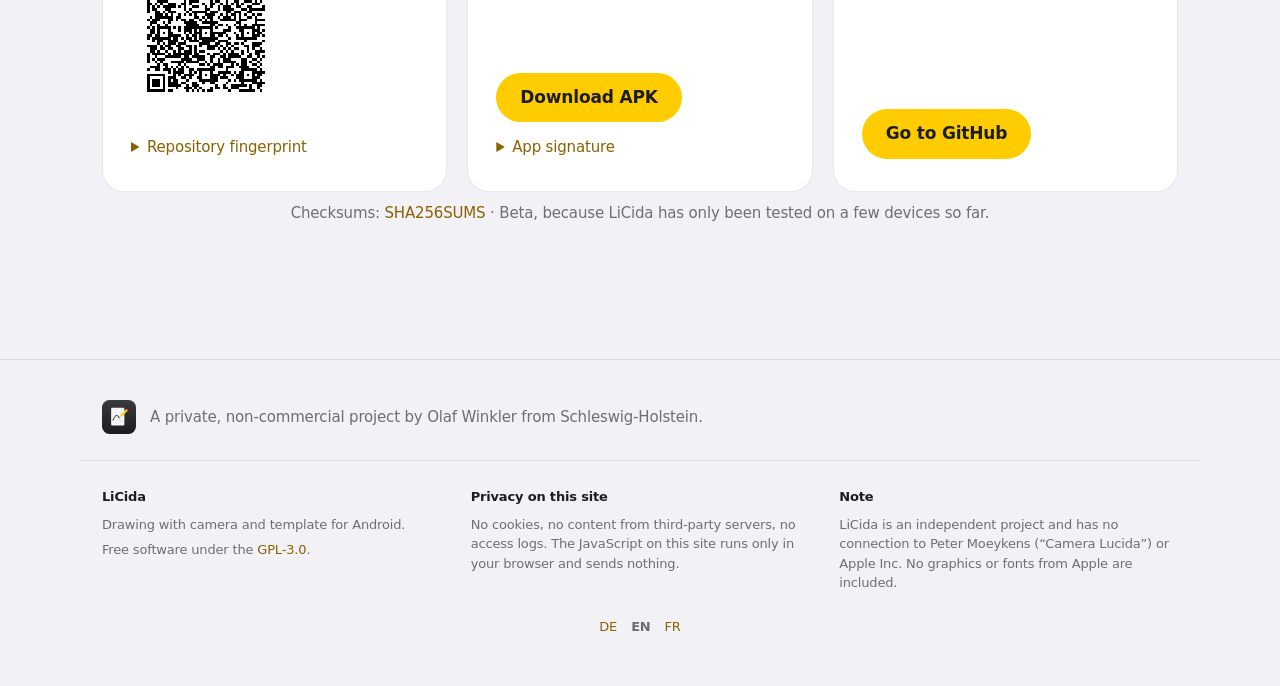
==== commit c764d429: "Homepage ohne KI-Klang (Richards Befund 08.10.): keine Vorlagen-Floskeln und Seitenhiebe auf die iOS" ====
--- a/homepage/en/index.html
+++ b/homepage/en/index.html
@@ -233,7 +233,7 @@
 <footer>
   <div class="wrap made">
     <img src="../licida.svg" alt="" width="34" height="34">
-    <p>A private, non-commercial project by LiSoftware from Schleswig-Holstein.</p>
+    <p>A private, non-commercial project by Olaf Winkler from Schleswig-Holstein.</p>
   </div>
   <div class="wrap cols">
     <div>
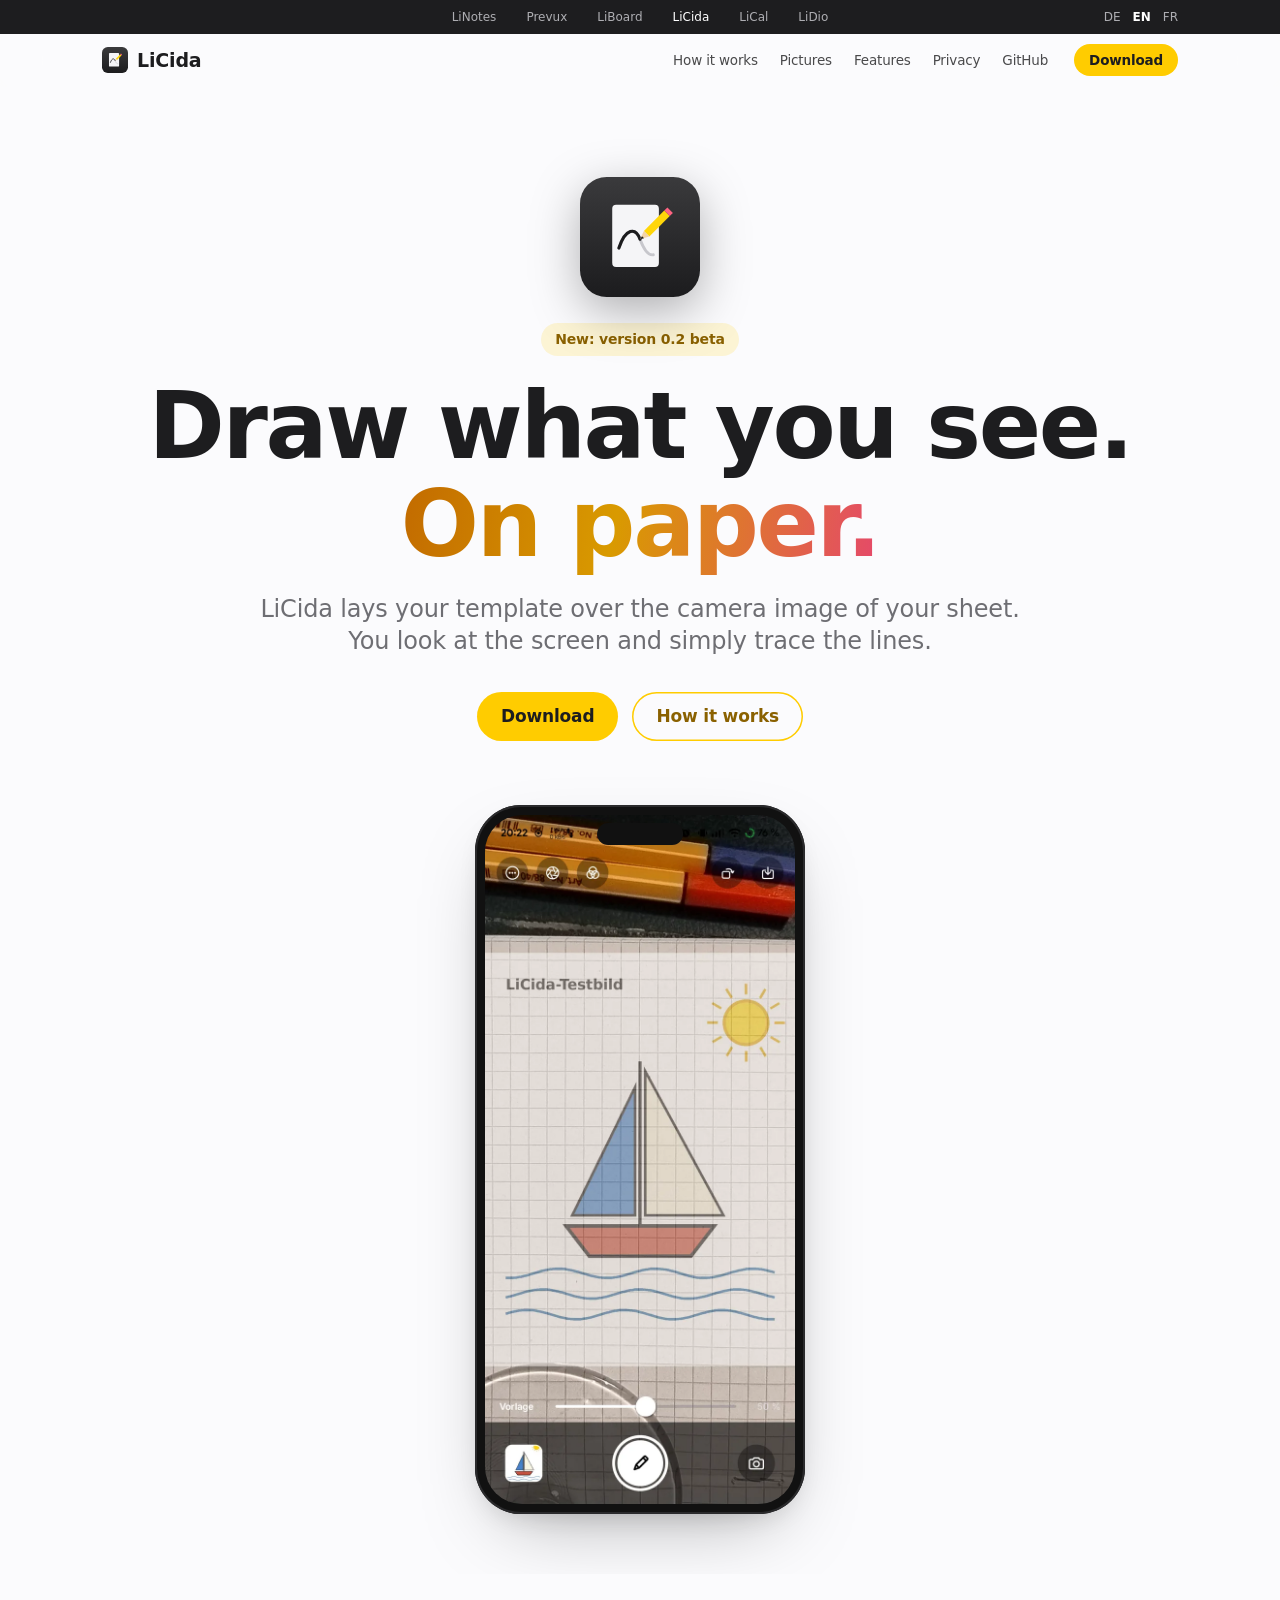
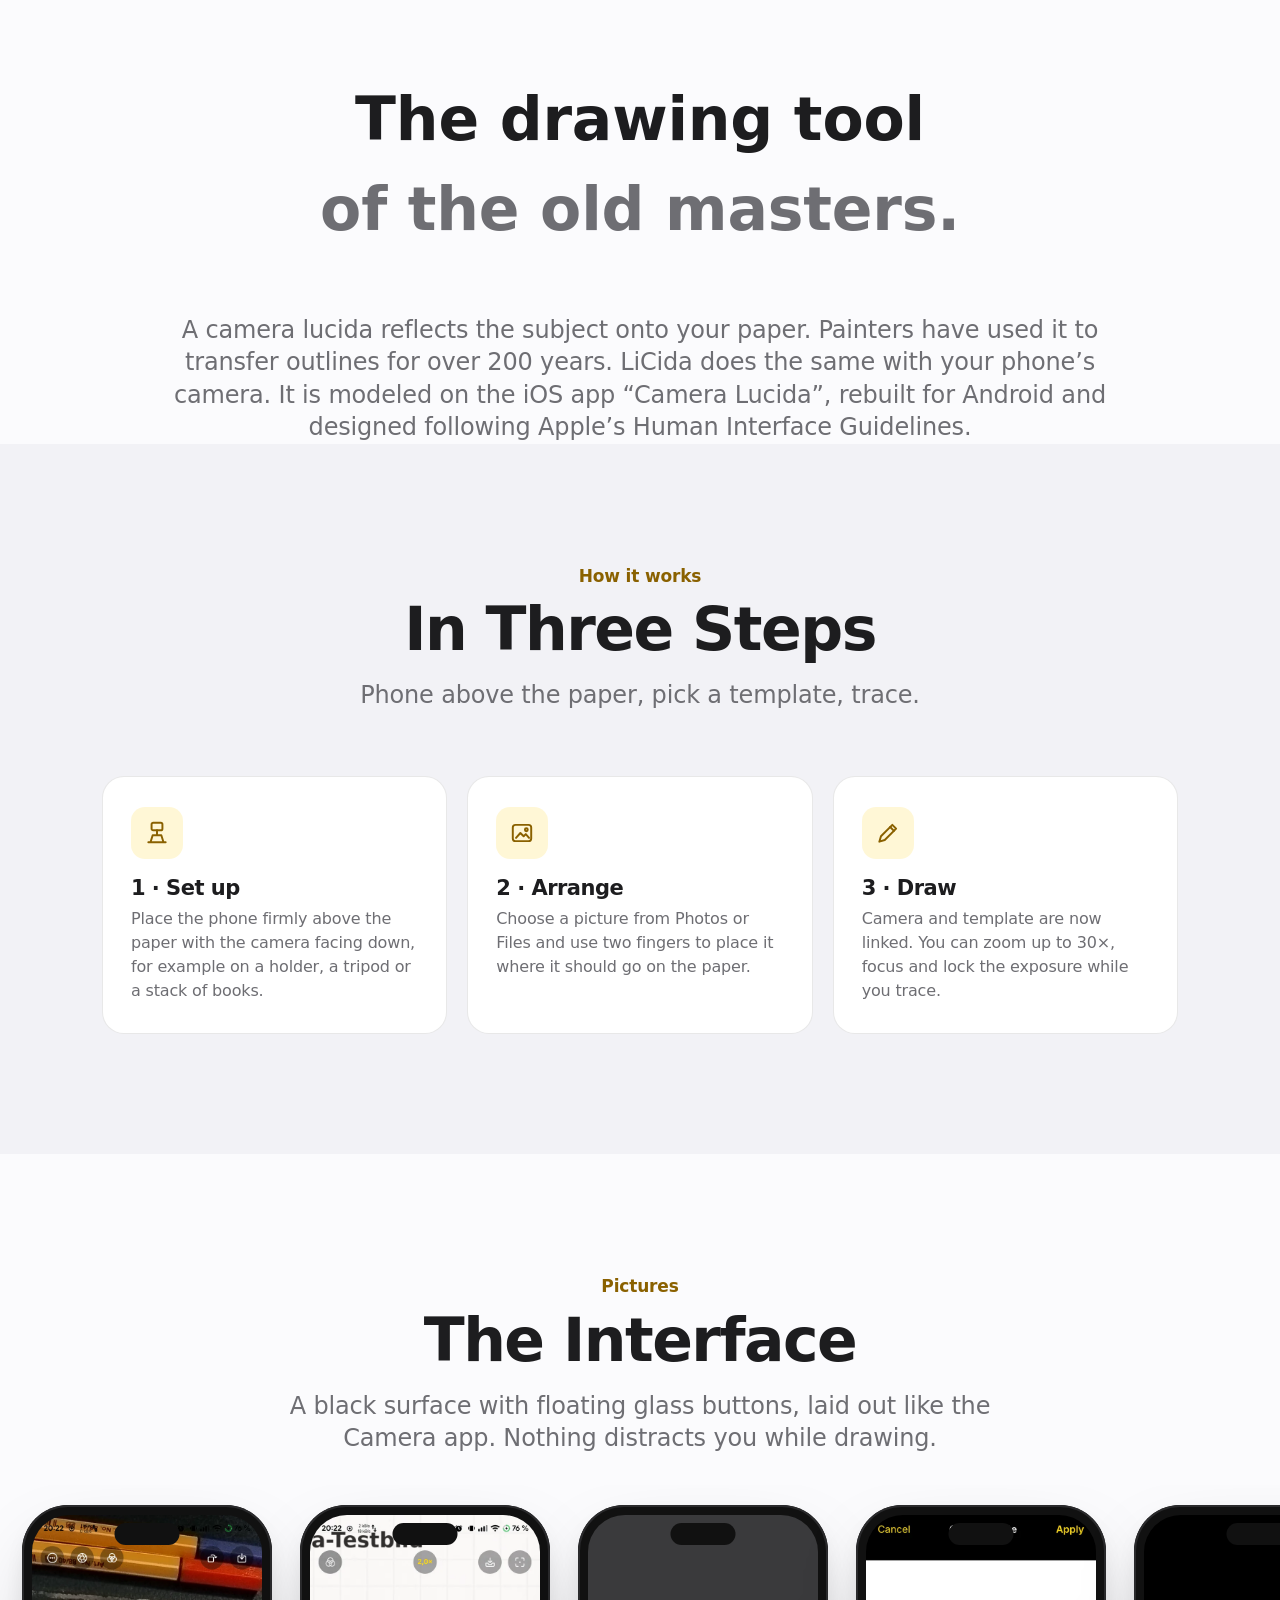
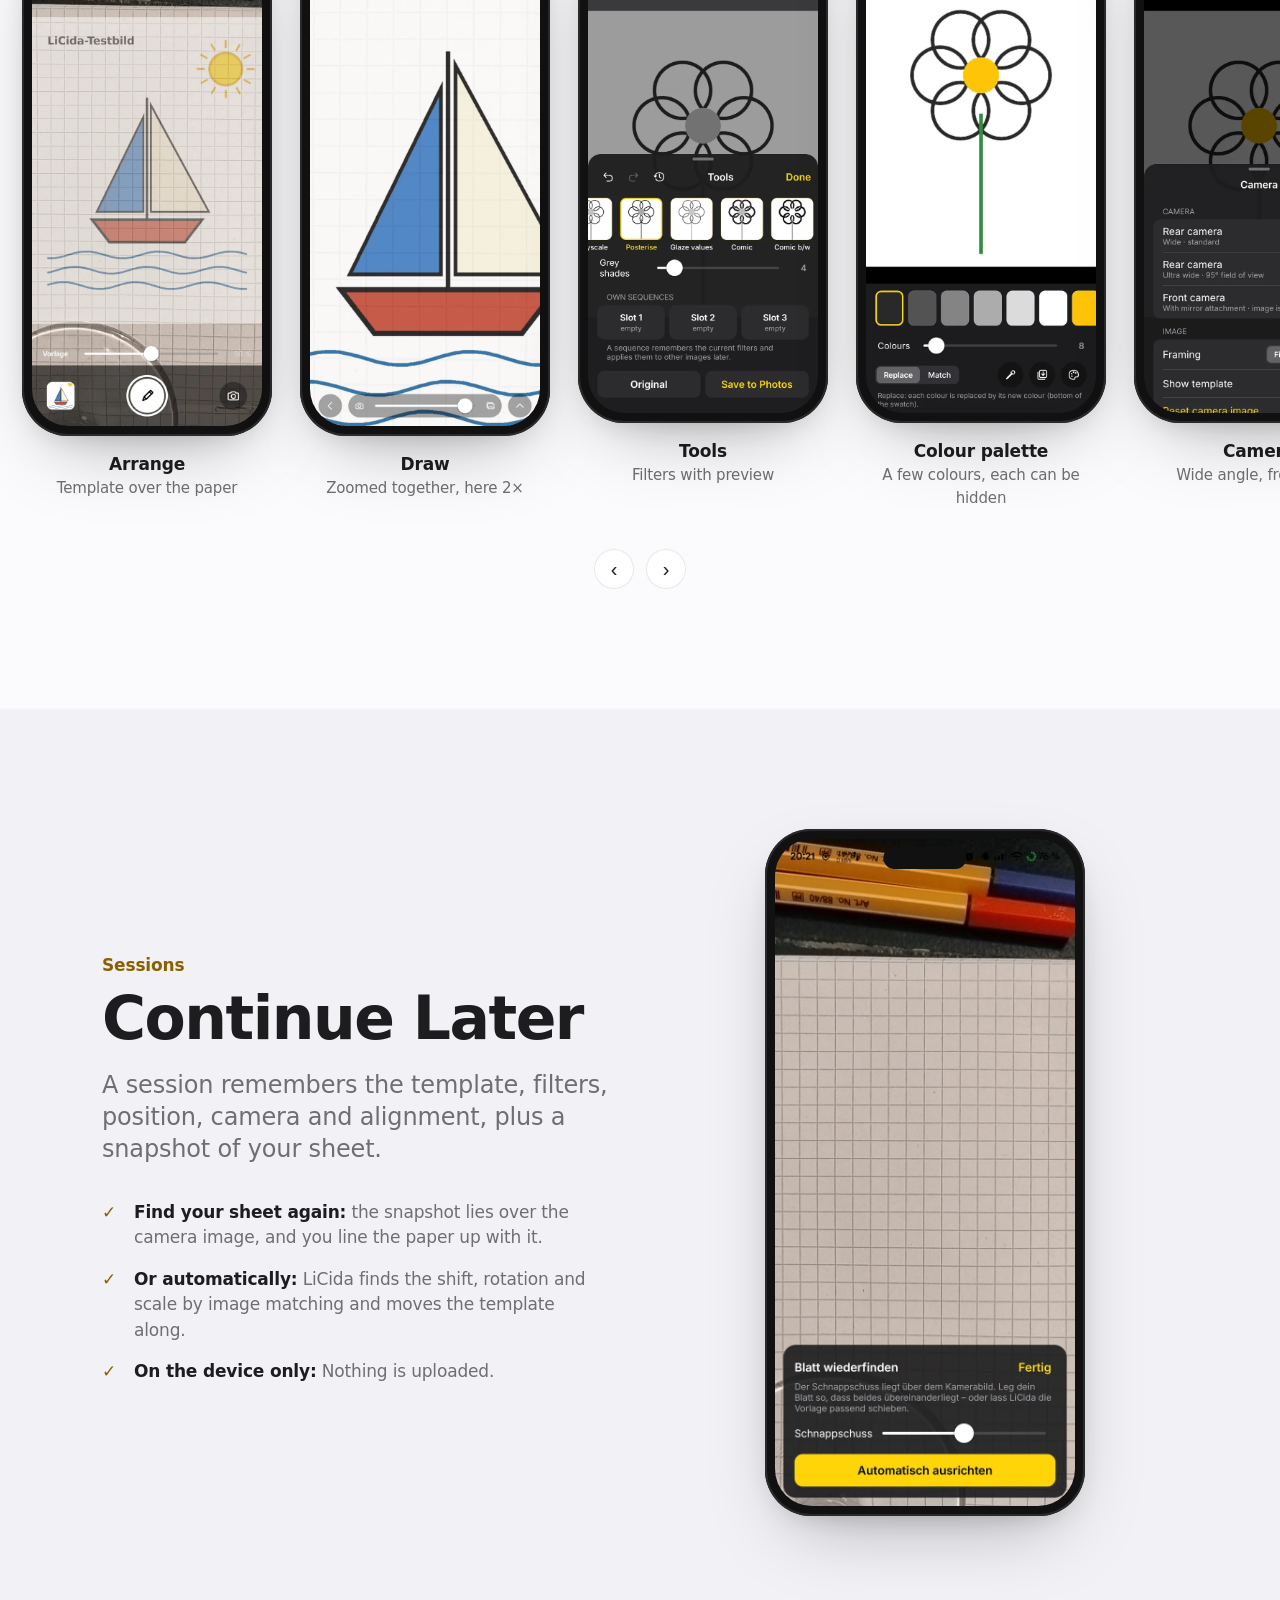
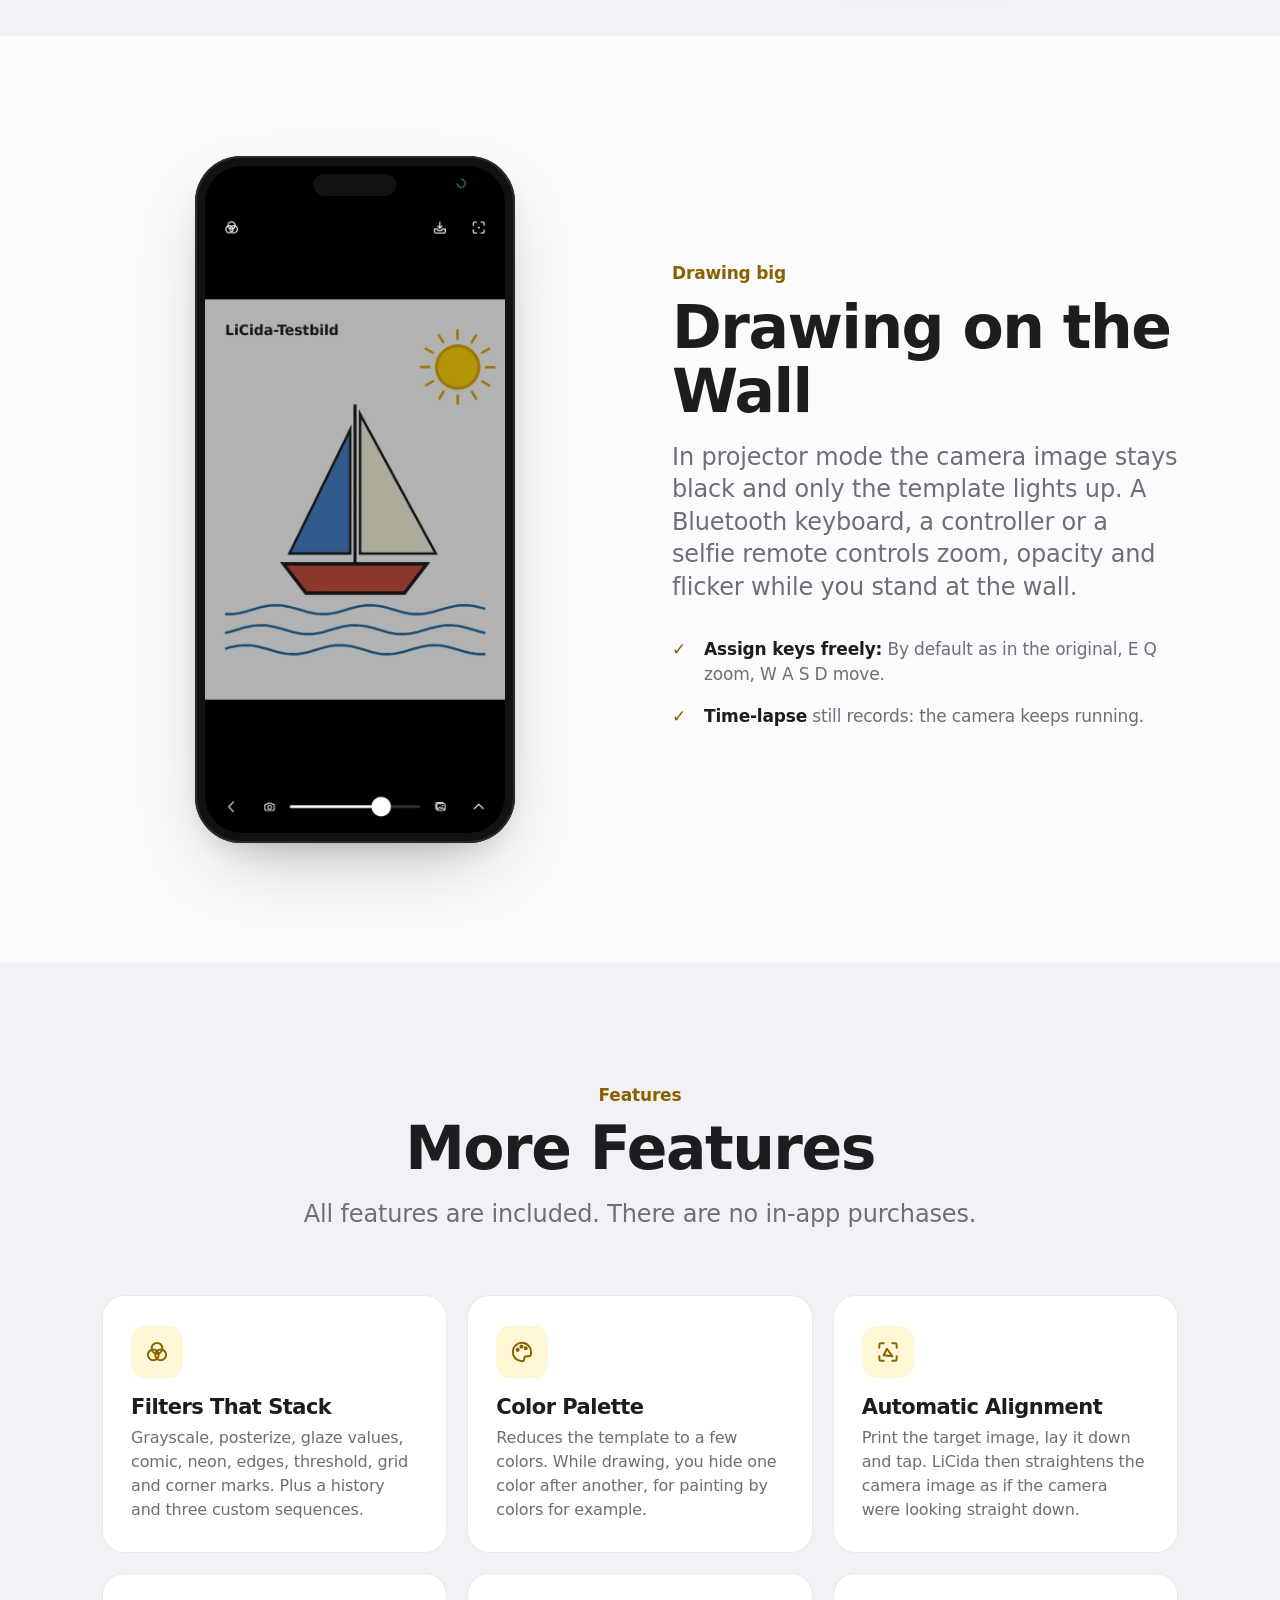
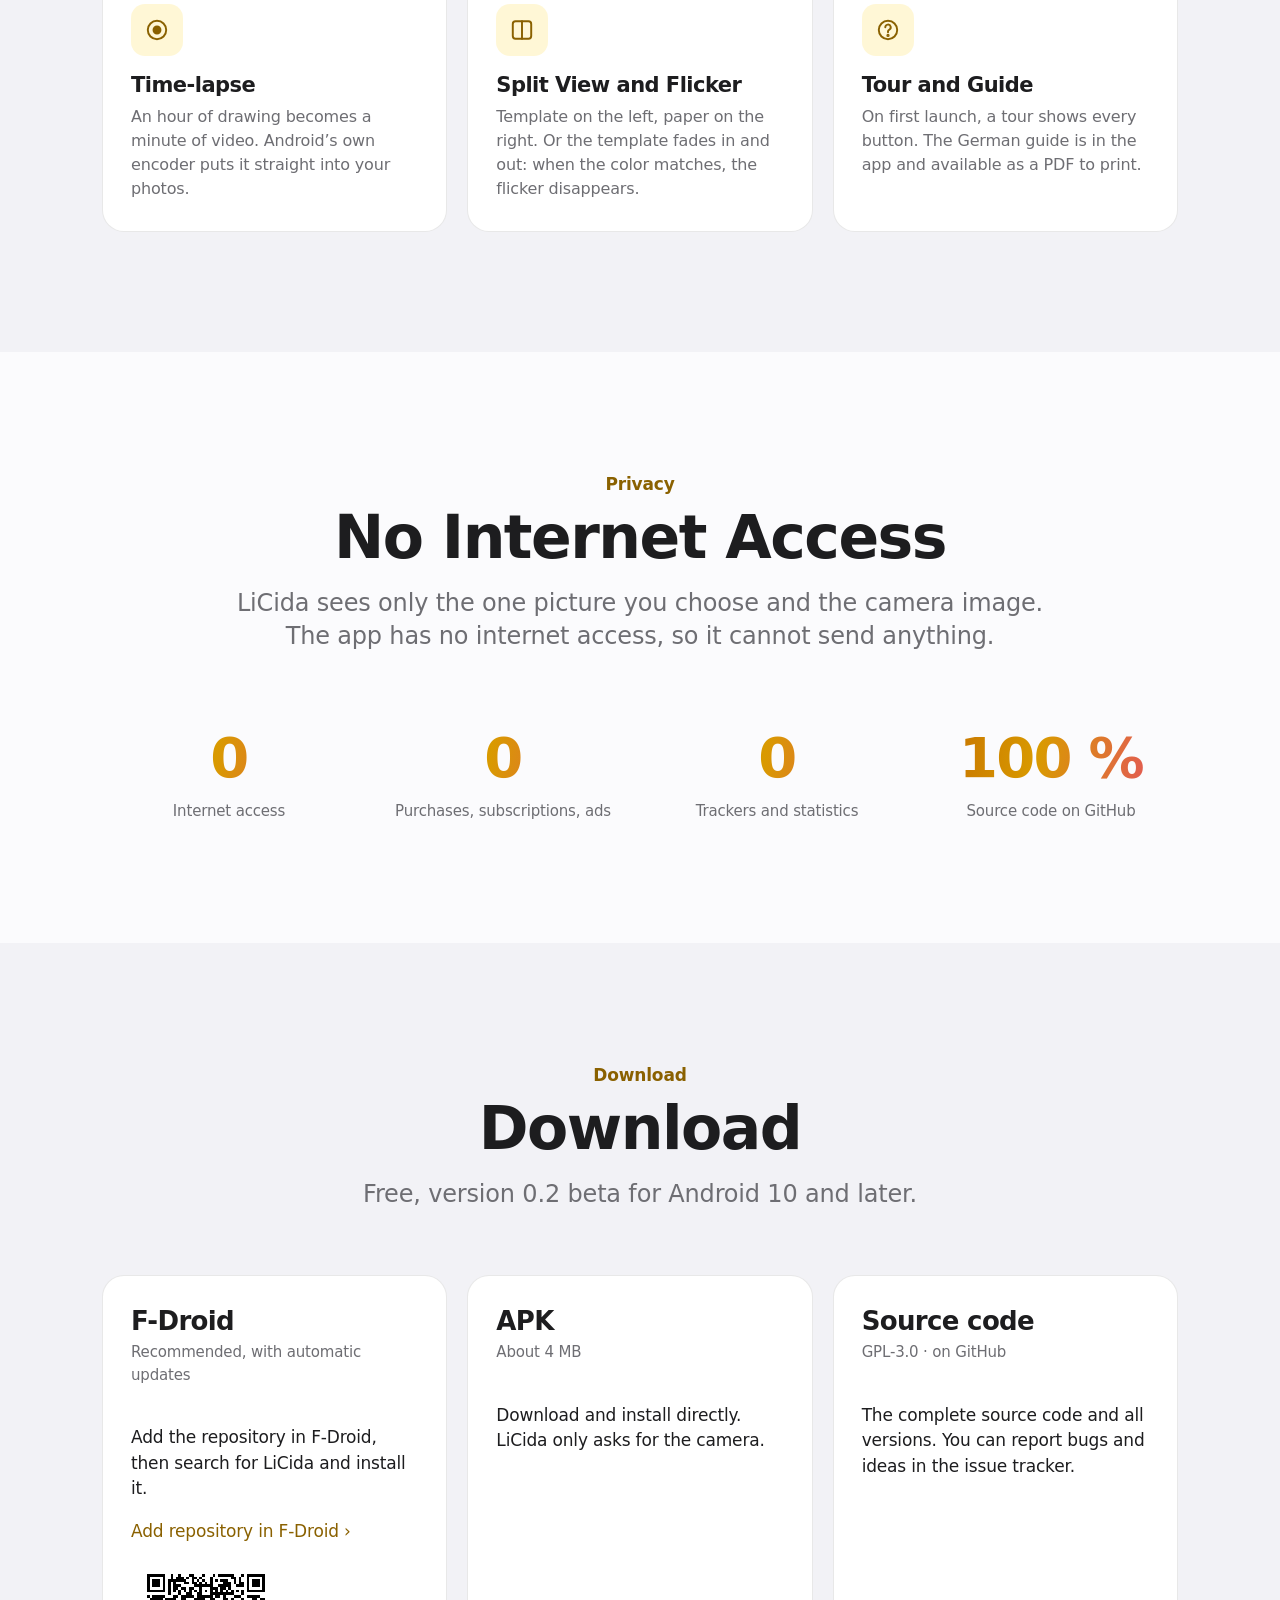
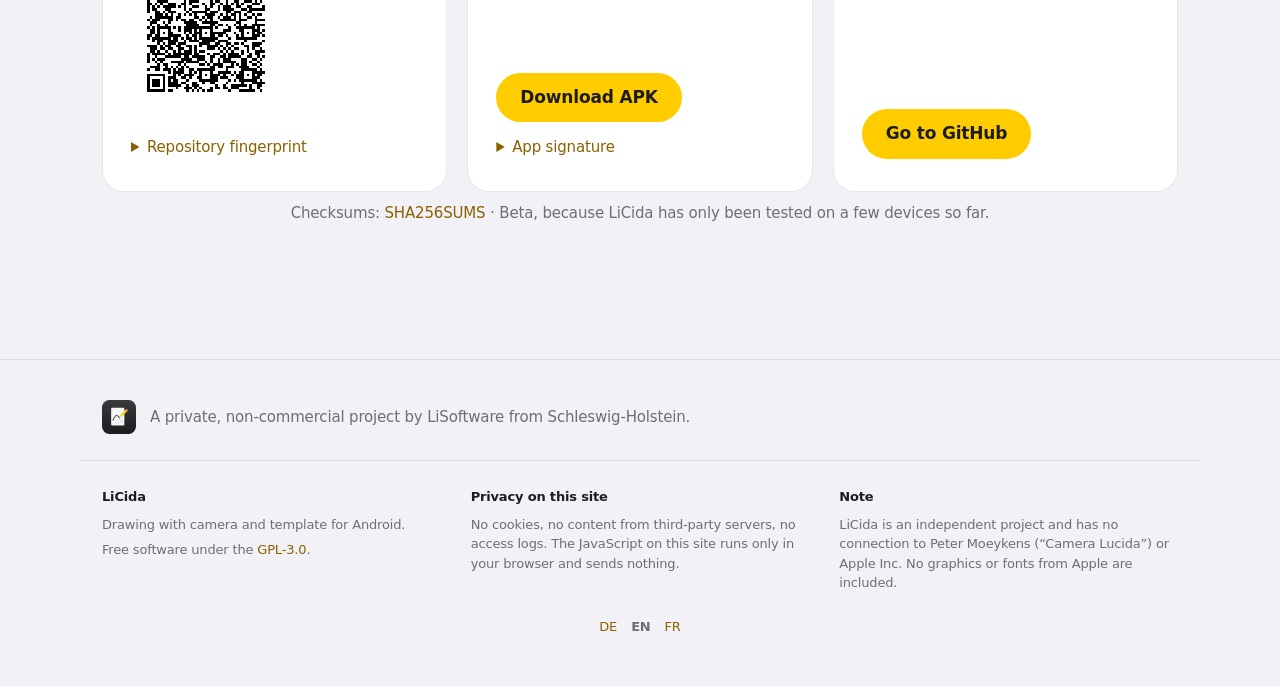
==== commit 1541afe1: "Homepage nach Richards Durchsicht: Bruchstück-Überschriften schlicht („In drei Schritten“, „Später w" ====
--- a/homepage/en/index.html
+++ b/homepage/en/index.html
@@ -74,7 +74,7 @@
   <div class="wrap">
     <div class="section-head reveal">
       <p class="eyebrow">How it works</p>
-      <h2 class="headline">Three steps.</h2>
+      <h2 class="headline">In Three Steps</h2>
       <p class="lead">Phone above the paper, pick a template, trace.</p>
     </div>
     <div class="tiles">
@@ -95,7 +95,7 @@
   <div class="carousel" id="pages">
     <figure><div class="phone"><img src="../img/einrichten.webp" alt="" loading="lazy"></div><figcaption>Arrange<span>Template over the paper</span></figcaption></figure>
     <figure><div class="phone"><img src="../img/zeichnen.webp" alt="" loading="lazy"></div><figcaption>Draw<span>Zoomed together, here 2×</span></figcaption></figure>
-    <figure><div class="phone"><img src="../img/en/werkzeuge.webp" alt="" loading="lazy"></div><figcaption>Tools<span>17 filters with preview</span></figcaption></figure>
+    <figure><div class="phone"><img src="../img/en/werkzeuge.webp" alt="" loading="lazy"></div><figcaption>Tools<span>Filters with preview</span></figcaption></figure>
     <figure><div class="phone"><img src="../img/en/palette.webp" alt="" loading="lazy"></div><figcaption>Colour palette<span>A few colours, each can be hidden</span></figcaption></figure>
     <figure><div class="phone"><img src="../img/en/kamera.webp" alt="" loading="lazy"></div><figcaption>Camera<span>Wide angle, front, USB</span></figcaption></figure>
     <figure><div class="phone"><img src="../img/en/korrektur.webp" alt="" loading="lazy"></div><figcaption>Align<span>Automatically with a target sheet</span></figcaption></figure>
@@ -112,7 +112,7 @@
     <div class="split">
       <div class="reveal">
         <p class="eyebrow">Sessions</p>
-        <h2 class="headline">Pick up tomorrow<br>right where you left off.</h2>
+        <h2 class="headline">Continue Later</h2>
         <p class="lead">A session remembers the template, filters, position, camera and alignment, plus a snapshot of your sheet.</p>
         <ul class="checks">
           <li><b>Find your sheet again:</b> the snapshot lies over the camera image, and you line the paper up with it.</li>
@@ -133,10 +133,10 @@
     <div class="split reverse">
       <div class="reveal">
         <p class="eyebrow">Drawing big</p>
-        <h2 class="headline">For the wall.<br>From a distance.</h2>
+        <h2 class="headline">Drawing on the Wall</h2>
         <p class="lead">In projector mode the camera image stays black and only the template lights up. A Bluetooth keyboard, a controller or a selfie remote controls zoom, opacity and flicker while you stand at the wall.</p>
         <ul class="checks">
-          <li><b>Every key can be assigned.</b> By default as in the original: E Q zoom, W A S D move.</li>
+          <li><b>Assign keys freely:</b> By default as in the original, E Q zoom, W A S D move.</li>
           <li><b>Time-lapse</b> still records: the camera keeps running.</li>
         </ul>
       </div>
@@ -233,7 +233,7 @@
 <footer>
   <div class="wrap made">
     <img src="../licida.svg" alt="" width="34" height="34">
-    <p>A private, non-commercial project by Olaf Winkler from Schleswig-Holstein.</p>
+    <p>A private, non-commercial project by LiSoftware from Schleswig-Holstein.</p>
   </div>
   <div class="wrap cols">
     <div>
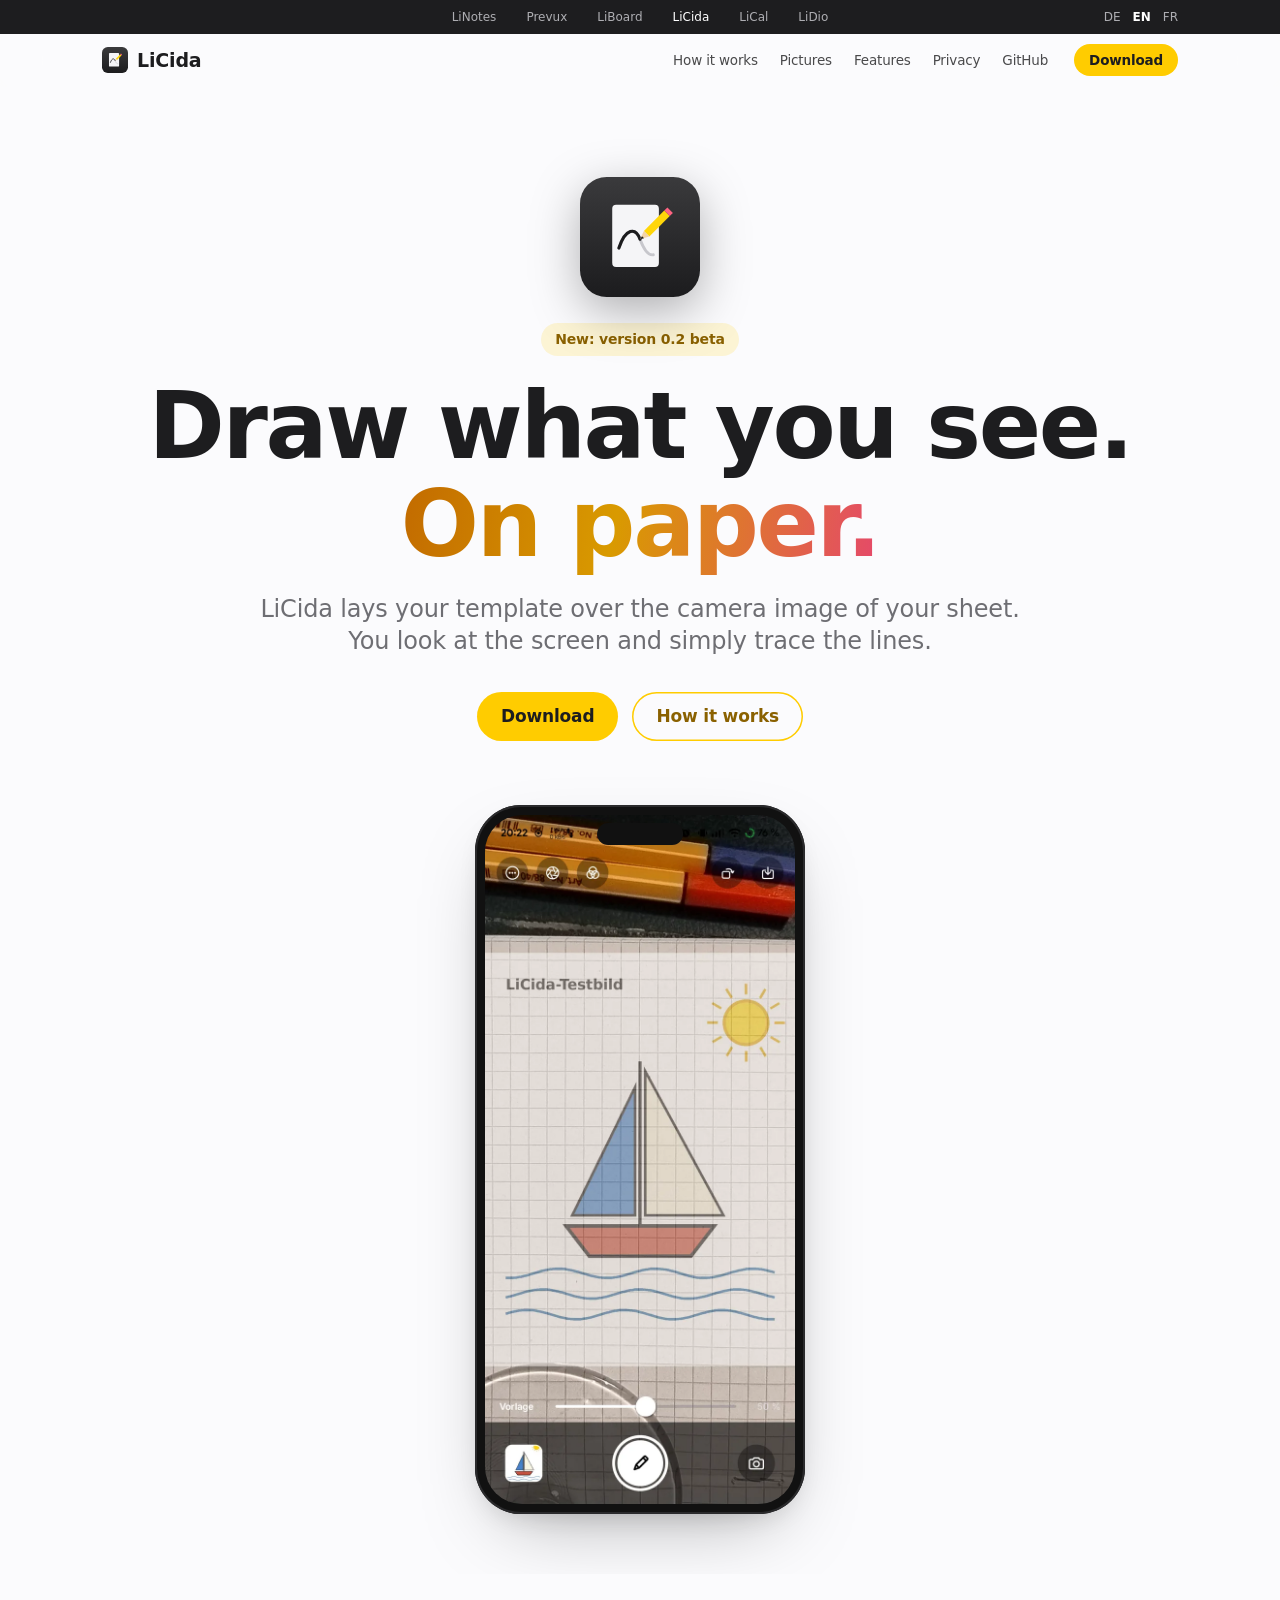
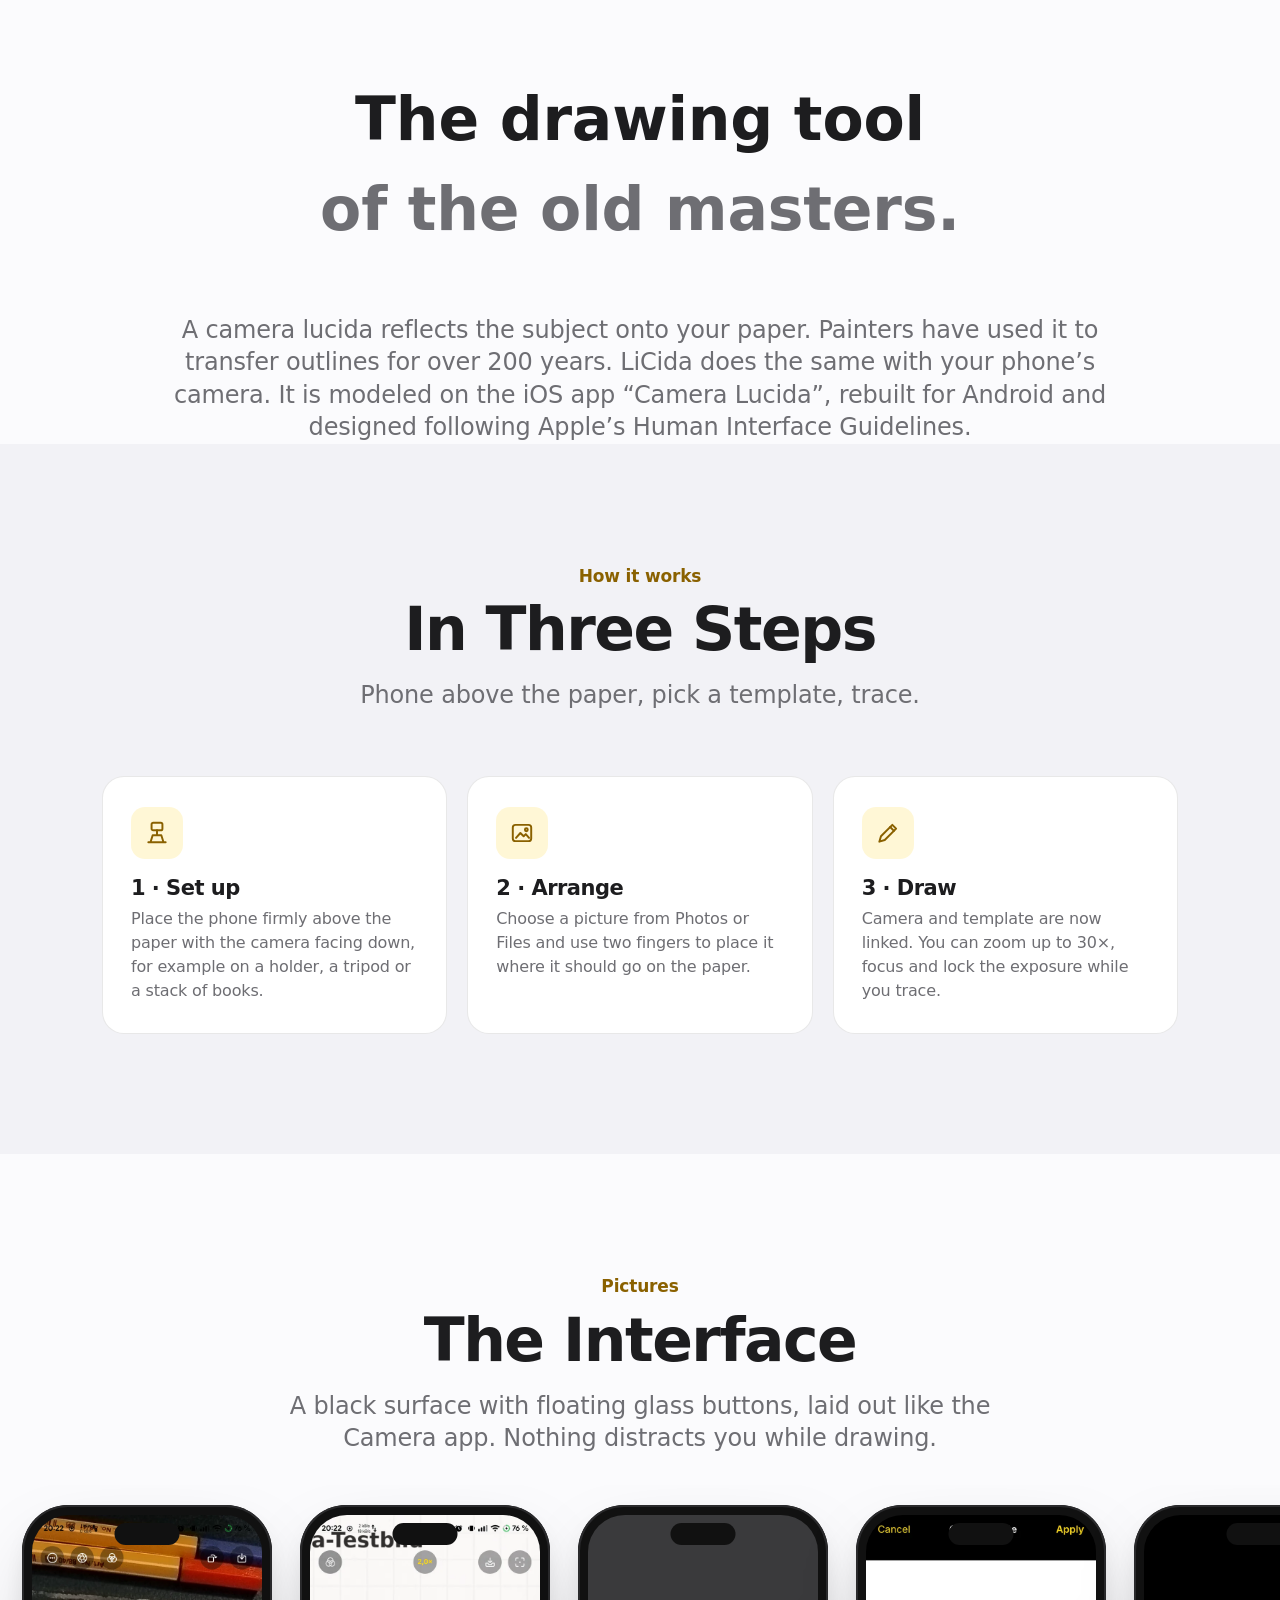
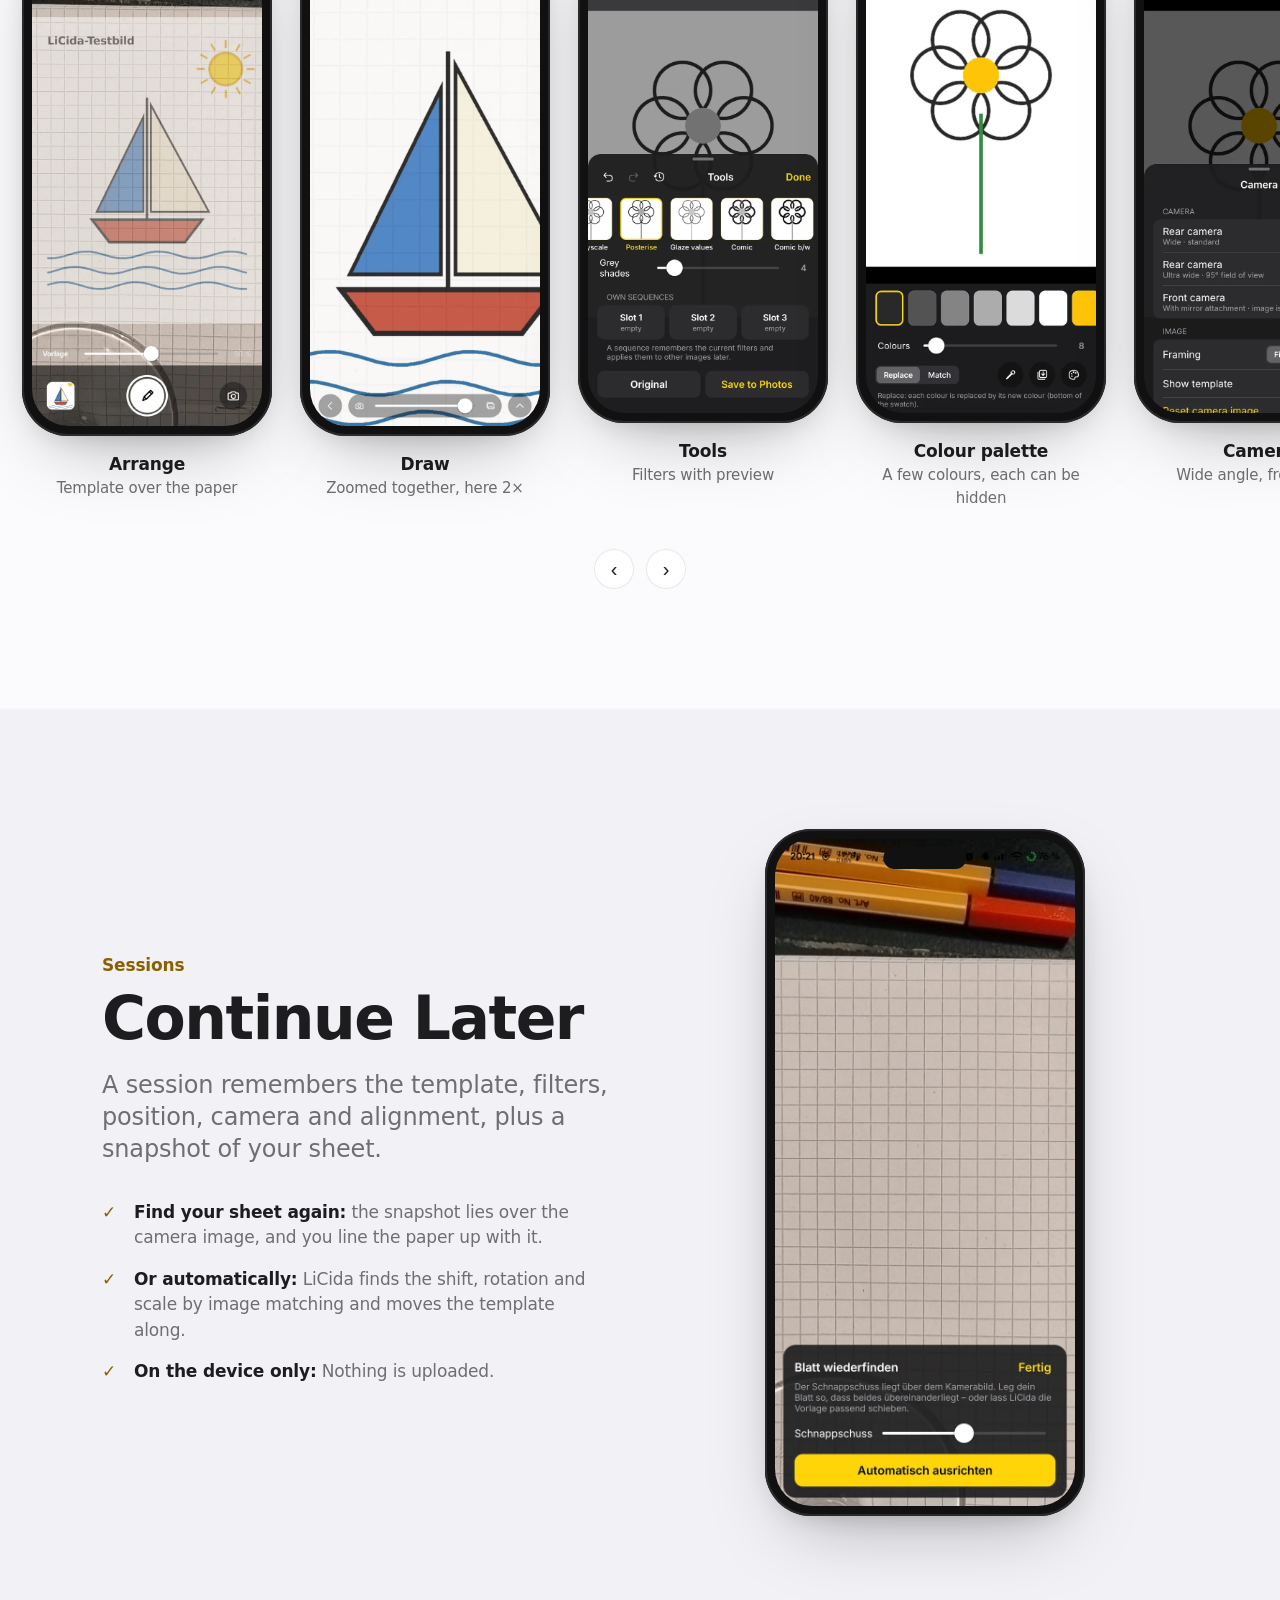
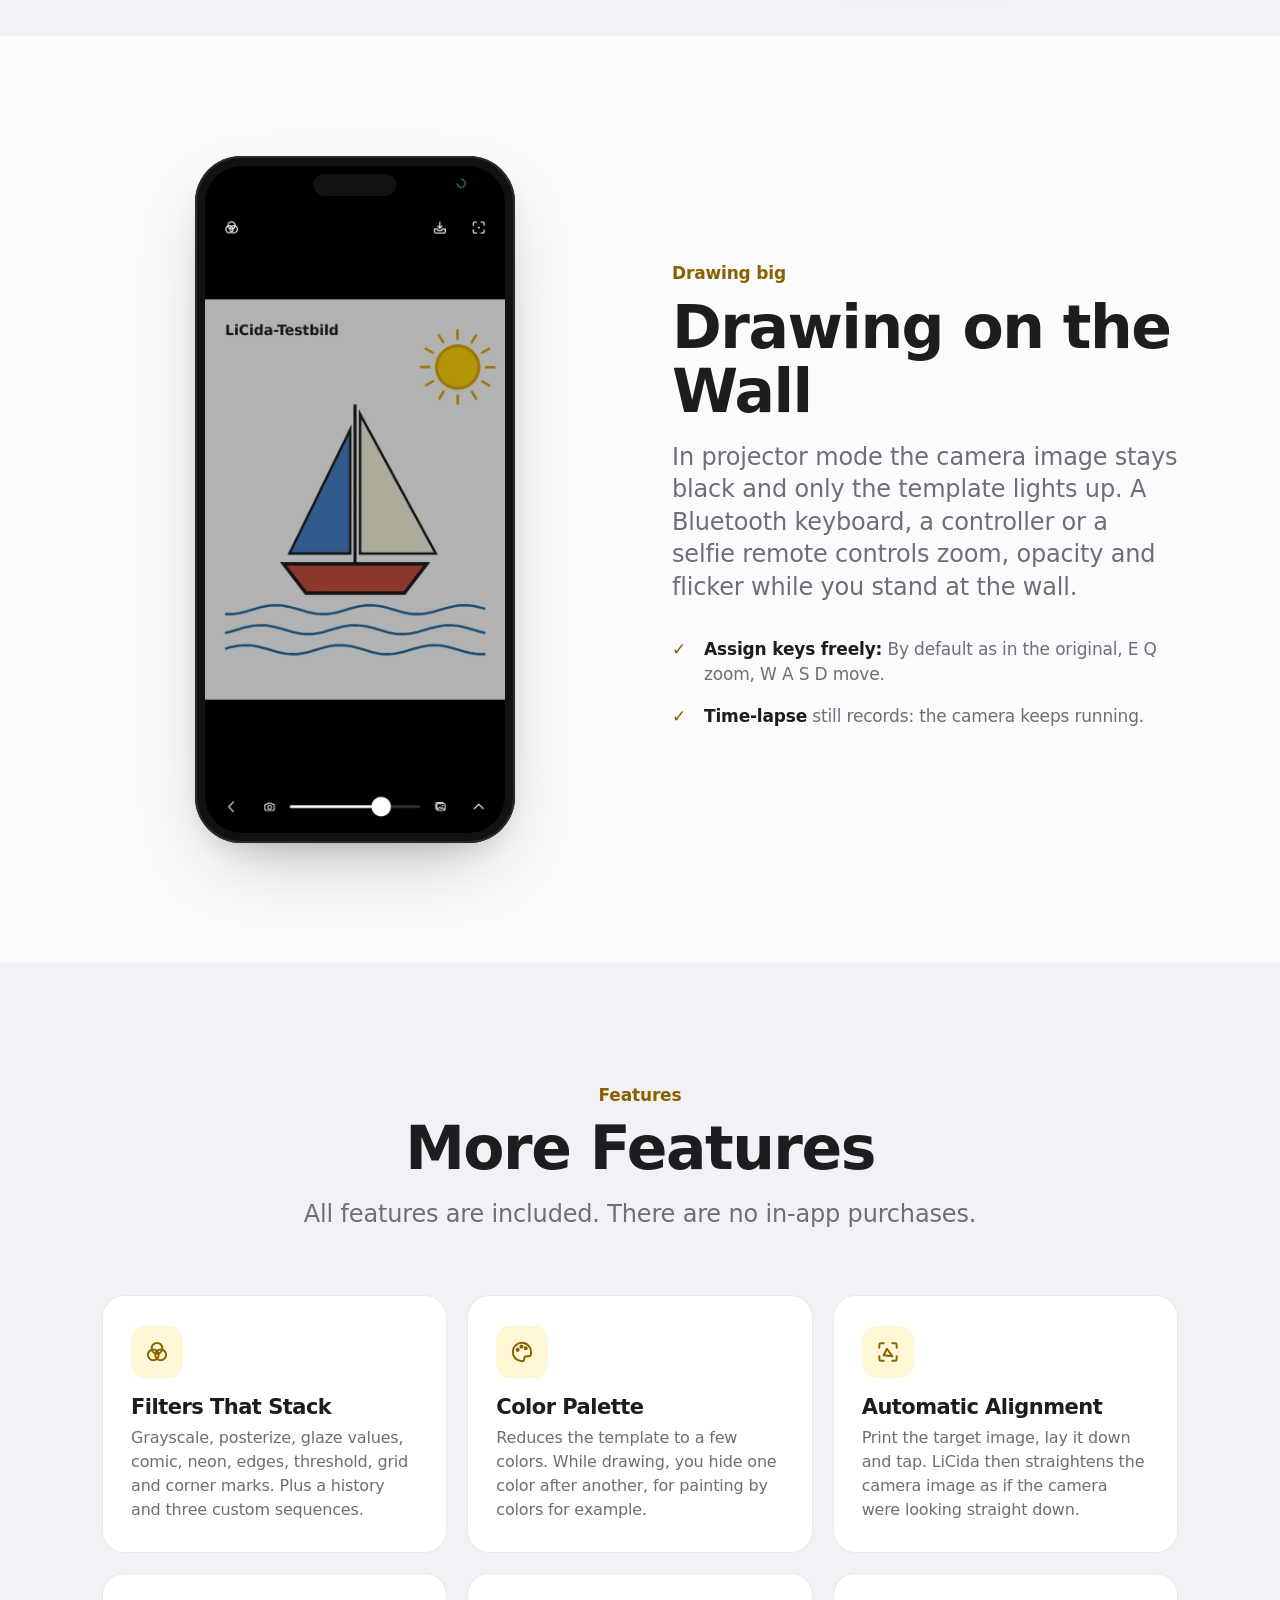
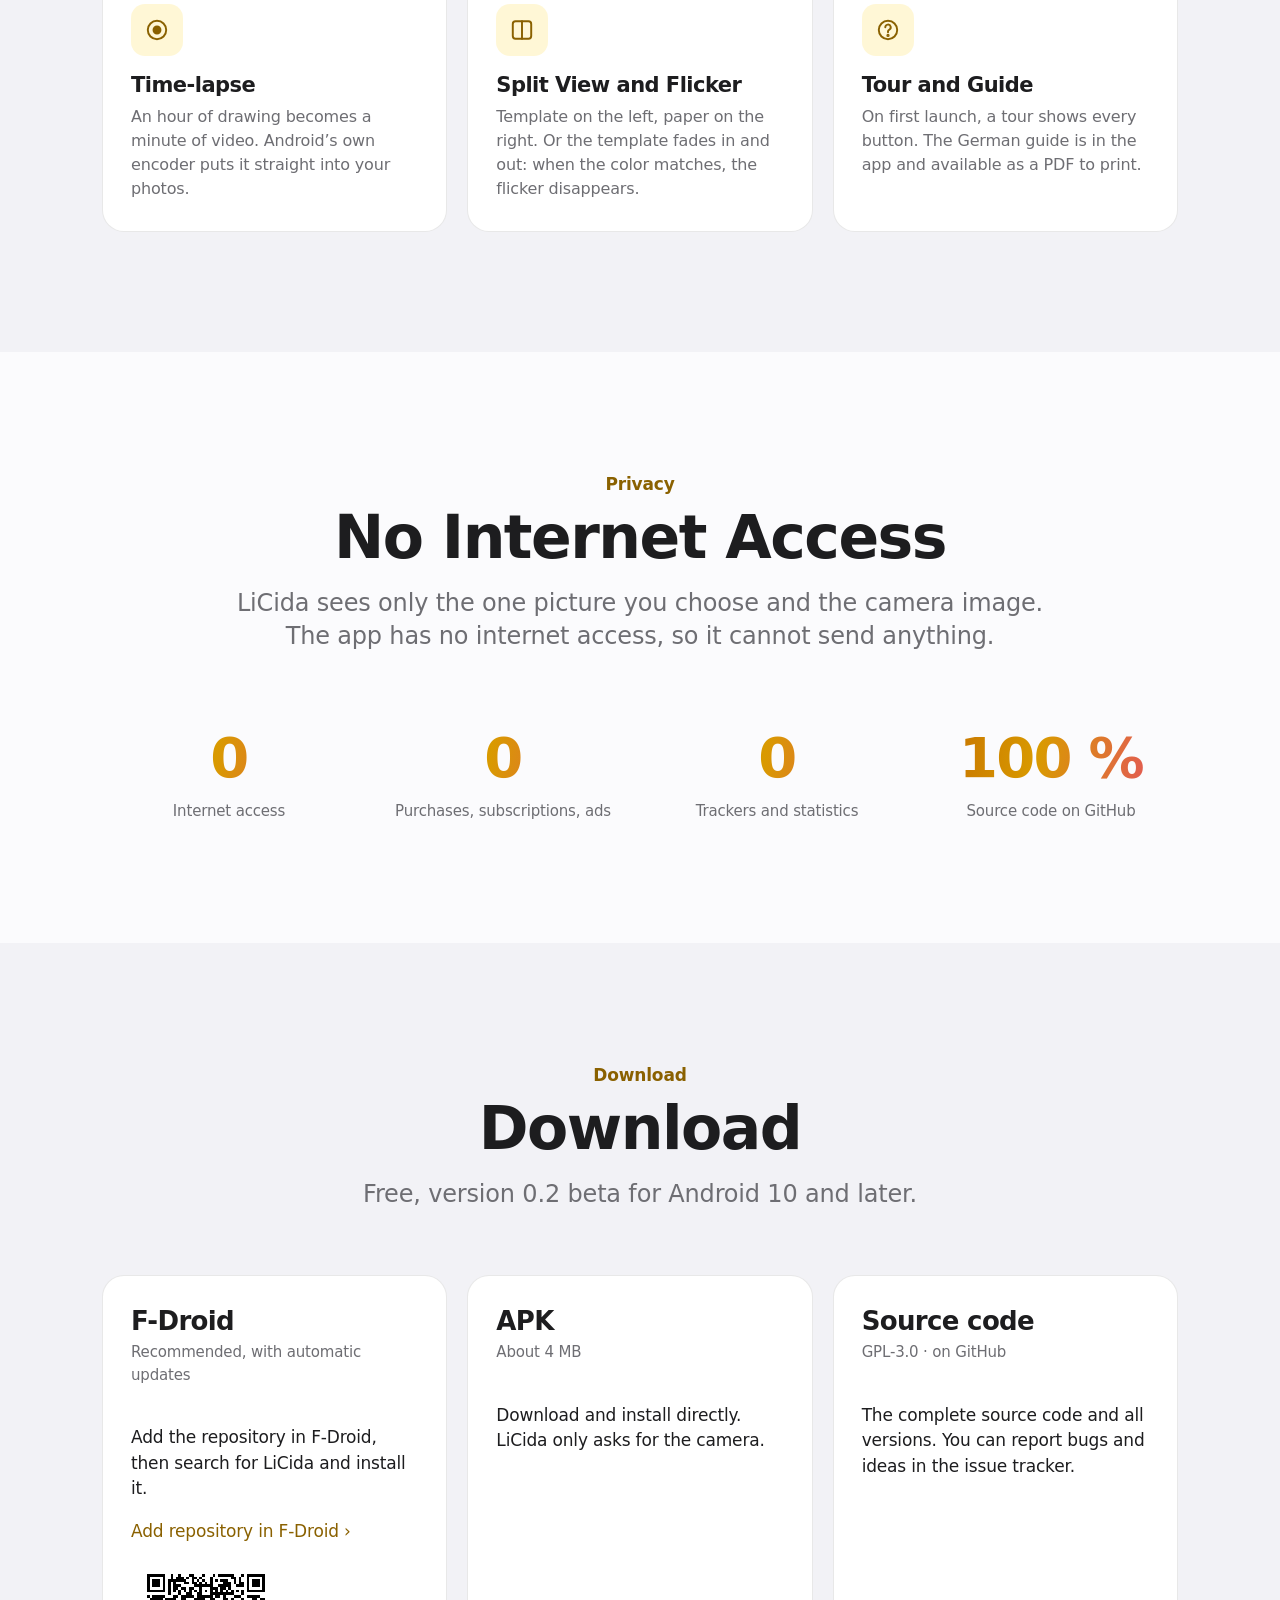
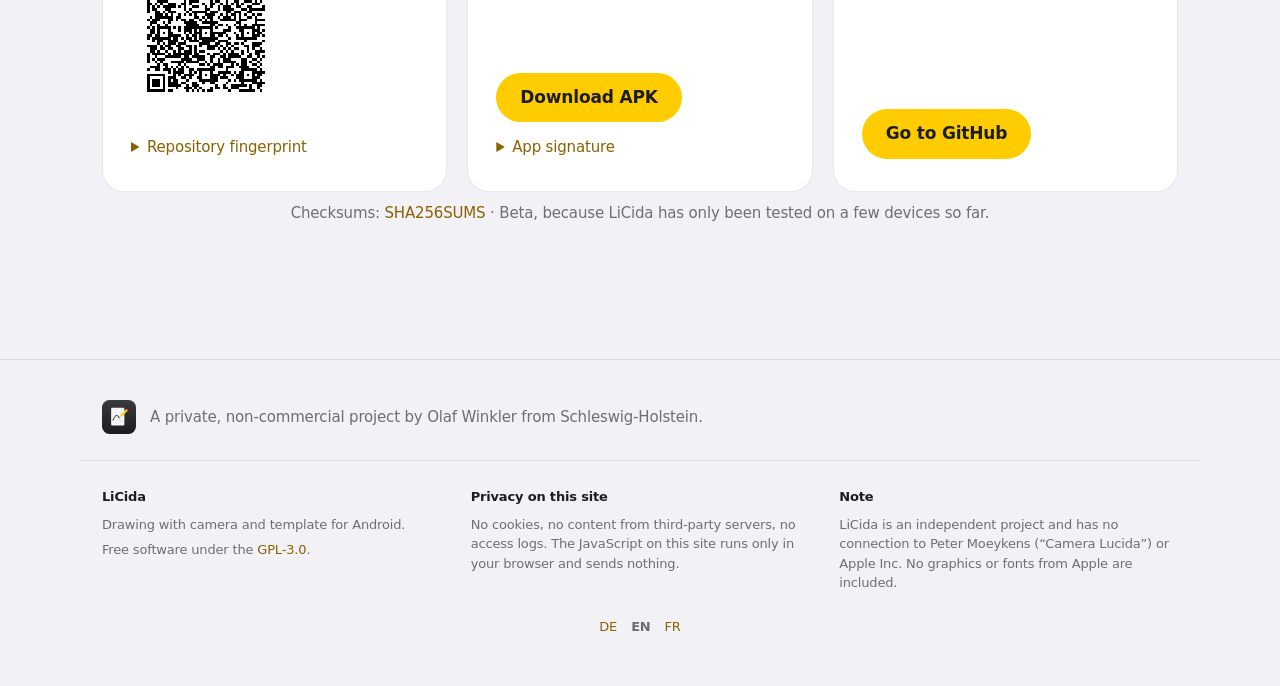
==== commit 518f8ee4: "Homepage nach Richards Durchsicht: Bruchstück-Überschriften schlicht („In drei Schritten“, „Später w" ====
--- a/homepage/en/index.html
+++ b/homepage/en/index.html
@@ -233,7 +233,7 @@
 <footer>
   <div class="wrap made">
     <img src="../licida.svg" alt="" width="34" height="34">
-    <p>A private, non-commercial project by LiSoftware from Schleswig-Holstein.</p>
+    <p>A private, non-commercial project by Olaf Winkler from Schleswig-Holstein.</p>
   </div>
   <div class="wrap cols">
     <div>
